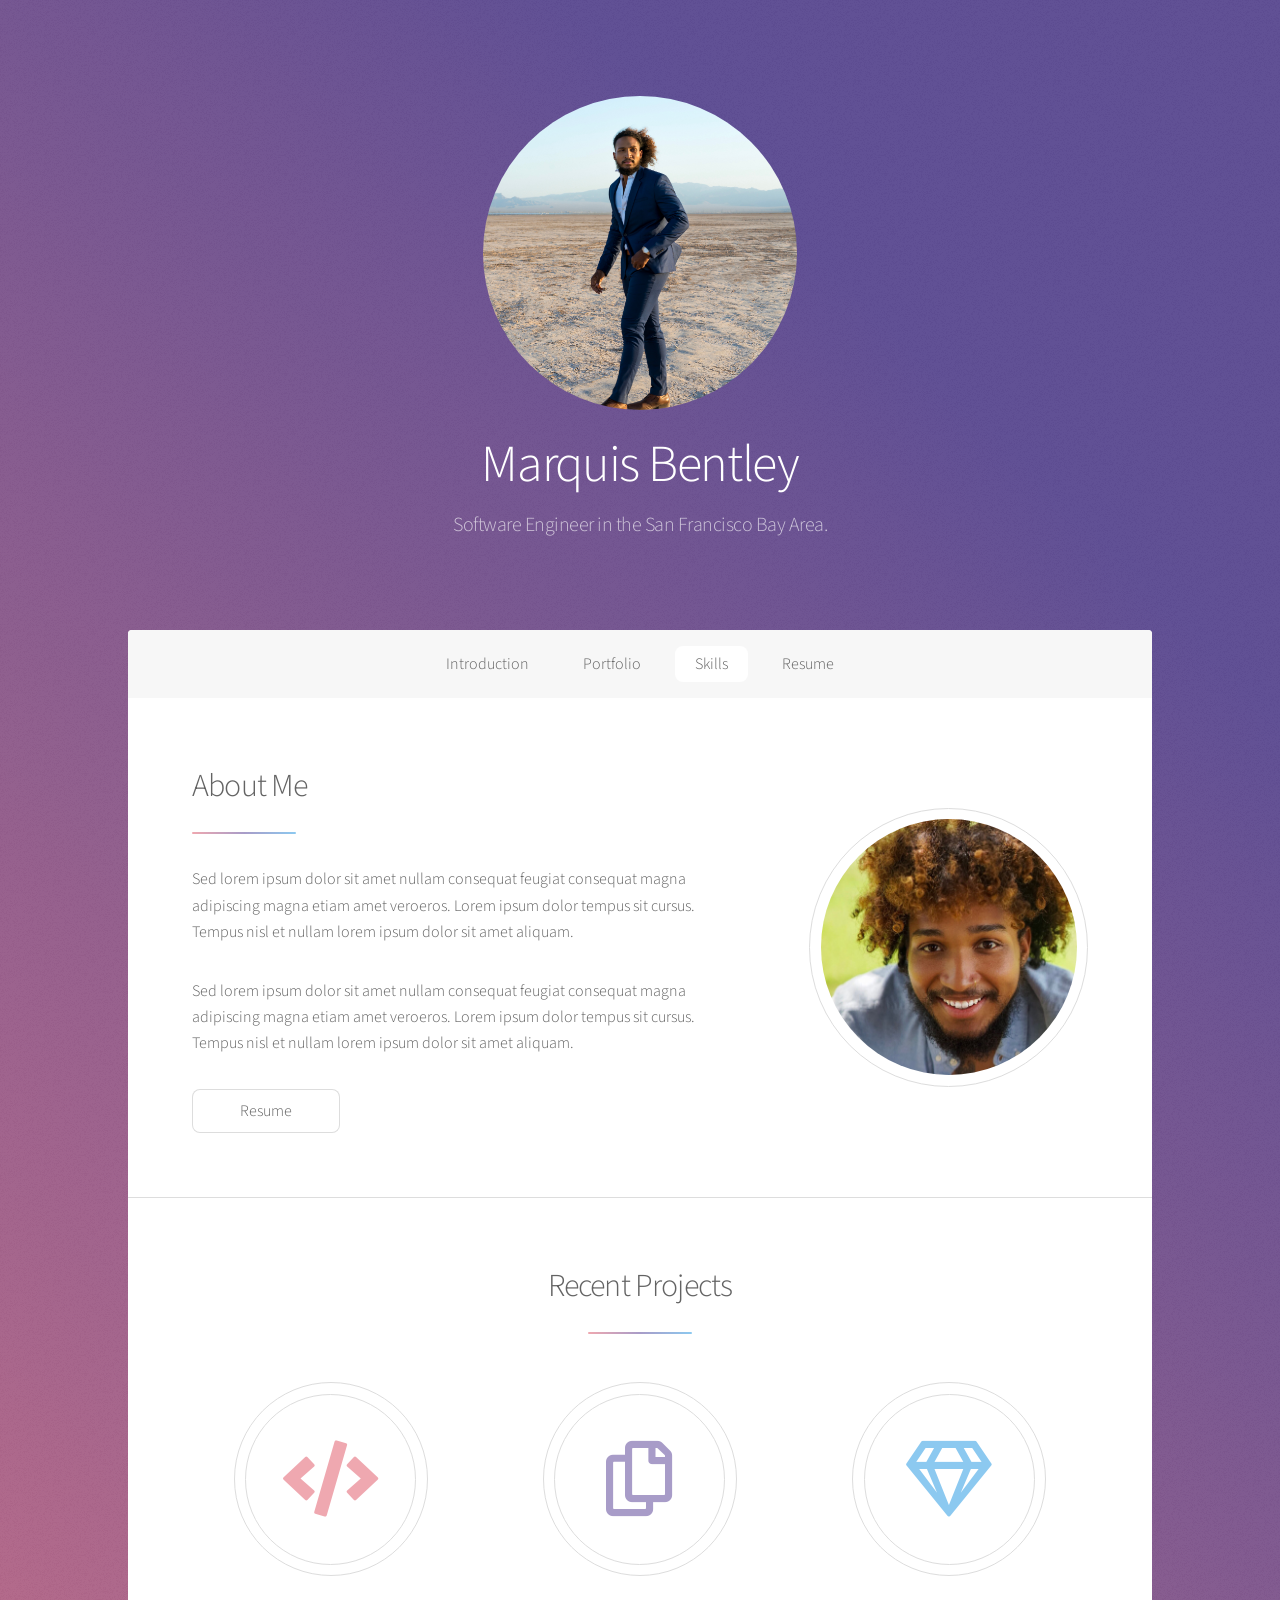
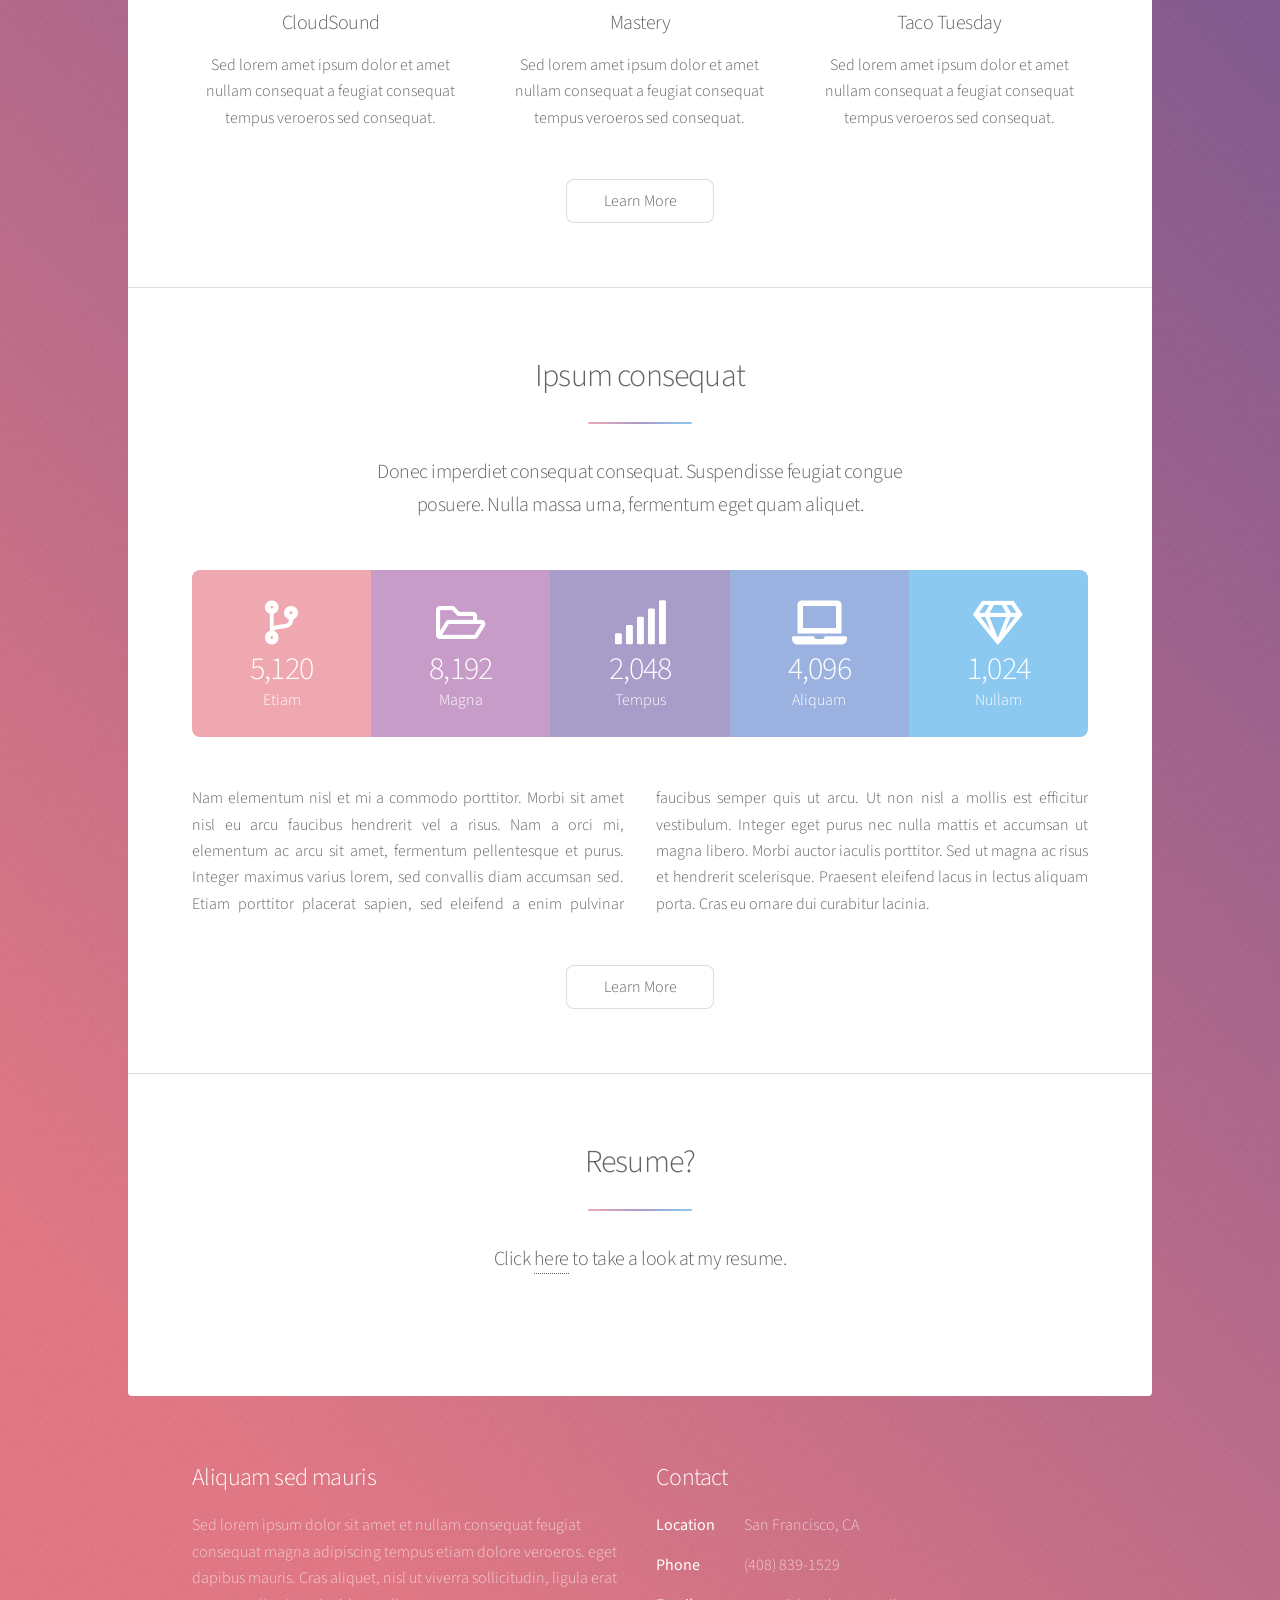
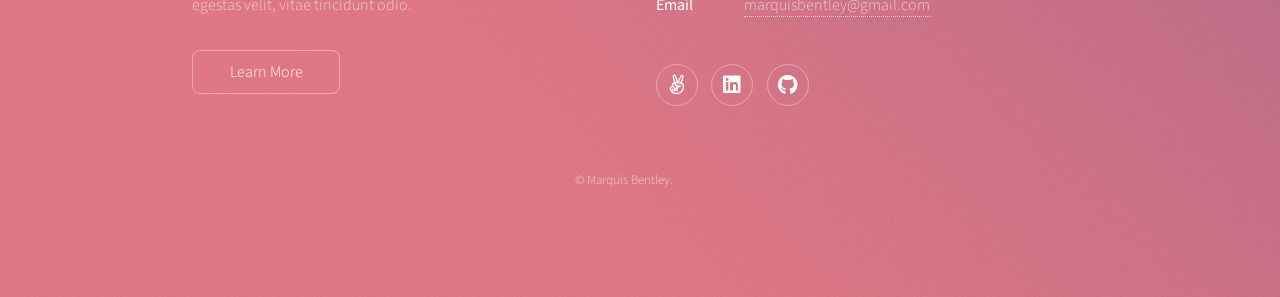
==== index.html @ c9a46462 "Add font awesome icon links to the footer" ====
<!DOCTYPE HTML>
<!--
	Stellar by Pixelarity
	pixelarity.com | hello@pixelarity.com
	License: pixelarity.com/license
-->
<html>
	<head>
		<title>Marquis Bentley</title>
		<meta charset="utf-8" />
		<meta name="viewport" content="width=device-width, initial-scale=1, user-scalable=no" />
		<link rel="stylesheet" href="assets/css/main.css" />
		<noscript><link rel="stylesheet" href="assets/css/noscript.css" /></noscript>
	</head>
	<body class="is-preload">

		<!-- Wrapper -->
			<div id="wrapper">

				<!-- Header -->
					<header id="header" class="alt">
						<span class="logo"><img src="images/suit.jpg" alt="" /></span>
						<h1>Marquis Bentley</h1>
						<p>Software Engineer in the San Francisco Bay Area.</p>
					</header>

				<!-- Nav -->
					<nav id="nav">
						<ul>
							<li><a href="#intro" class="active">Introduction</a></li>
							<li><a href="#first">Portfolio</a></li>
							<li><a href="#second">Skills</a></li>
							<li><a href="#cta">Resume</a></li>
						</ul>
					</nav>

				<!-- Main -->
					<div id="main">

						<!-- Introduction -->
							<section id="intro" class="main">
								<div class="spotlight">
									<div class="content">
										<header class="major">
											<h2>About Me</h2>
										</header>
										<p>Sed lorem ipsum dolor sit amet nullam consequat feugiat consequat magna
										adipiscing magna etiam amet veroeros. Lorem ipsum dolor tempus sit cursus.
										Tempus nisl et nullam lorem ipsum dolor sit amet aliquam.</p>
										<p>Sed lorem ipsum dolor sit amet nullam consequat feugiat consequat magna
										adipiscing magna etiam amet veroeros. Lorem ipsum dolor tempus sit cursus.
										Tempus nisl et nullam lorem ipsum dolor sit amet aliquam.</p>
										<ul class="actions">
											<li><a href="Marquis Bentley Resume.pdf" class="button">Resume</a></li>
										</ul>
									</div>
									<span class="image"><img src="images/headshot.jpg" alt="" /></span>
								</div>
							</section>

						<!-- First Section -->
							<section id="first" class="main special">
								<header class="major">
									<h2>Recent Projects</h2>
								</header>
								<ul class="features">
									<li>
										<span class="icon solid major style1 fa-code"></span>
										<h3>CloudSound</h3>
										<p>Sed lorem amet ipsum dolor et amet nullam consequat a feugiat consequat tempus veroeros sed consequat.</p>
									</li>
									<li>
										<span class="icon major style3 fa-copy"></span>
										<h3>Mastery</h3>
										<p>Sed lorem amet ipsum dolor et amet nullam consequat a feugiat consequat tempus veroeros sed consequat.</p>
									</li>
									<li>
										<span class="icon major style5 fa-gem"></span>
										<h3>Taco Tuesday</h3>
										<p>Sed lorem amet ipsum dolor et amet nullam consequat a feugiat consequat tempus veroeros sed consequat.</p>
									</li>
								</ul>
								<footer class="major">
									<ul class="actions special">
										<li><a href="generic.html" class="button">Learn More</a></li>
									</ul>
								</footer>
							</section>

						<!-- Second Section -->
							<section id="second" class="main special">
								<header class="major">
									<h2>Ipsum consequat</h2>
									<p>Donec imperdiet consequat consequat. Suspendisse feugiat congue<br />
									posuere. Nulla massa urna, fermentum eget quam aliquet.</p>
								</header>
								<ul class="statistics">
									<li class="style1">
										<span class="icon solid fa-code-branch"></span>
										<strong>5,120</strong> Etiam
									</li>
									<li class="style2">
										<span class="icon fa-folder-open"></span>
										<strong>8,192</strong> Magna
									</li>
									<li class="style3">
										<span class="icon solid fa-signal"></span>
										<strong>2,048</strong> Tempus
									</li>
									<li class="style4">
										<span class="icon solid fa-laptop"></span>
										<strong>4,096</strong> Aliquam
									</li>
									<li class="style5">
										<span class="icon fa-gem"></span>
										<strong>1,024</strong> Nullam
									</li>
								</ul>
								<p class="content">Nam elementum nisl et mi a commodo porttitor. Morbi sit amet nisl eu arcu faucibus hendrerit vel a risus. Nam a orci mi, elementum ac arcu sit amet, fermentum pellentesque et purus. Integer maximus varius lorem, sed convallis diam accumsan sed. Etiam porttitor placerat sapien, sed eleifend a enim pulvinar faucibus semper quis ut arcu. Ut non nisl a mollis est efficitur vestibulum. Integer eget purus nec nulla mattis et accumsan ut magna libero. Morbi auctor iaculis porttitor. Sed ut magna ac risus et hendrerit scelerisque. Praesent eleifend lacus in lectus aliquam porta. Cras eu ornare dui curabitur lacinia.</p>
								<footer class="major">
									<ul class="actions special">
										<li><a href="generic.html" class="button">Learn More</a></li>
									</ul>
								</footer>
							</section>

						<!-- Resume -->
							<section id="cta" class="main special">
								<header class="major">
									<h2>Resume?</h2>
									<p>Click <a href="Marquis Bentley Resume.pdf">here</a> to take a look at my resume.</p>
									<ul class="actions">
										<li></li>
									</ul>
								</header>
							</section>

					</div>

				<!-- Footer -->
					<footer id="footer">
						<section>
							<h2>Aliquam sed mauris</h2>
							<p>Sed lorem ipsum dolor sit amet et nullam consequat feugiat consequat magna adipiscing tempus etiam dolore veroeros. eget dapibus mauris. Cras aliquet, nisl ut viverra sollicitudin, ligula erat egestas velit, vitae tincidunt odio.</p>
							<ul class="actions">
								<li><a href="generic.html" class="button">Learn More</a></li>
							</ul>
						</section>
						<section>
							<h2>Contact</h2>
							<dl class="alt">
								<dt>Location</dt>
								<dd>San Francisco, CA</dd>
								<dt>Phone</dt>
								<dd>(408) 839-1529</dd>
								<dt>Email</dt>
								<dd><a href="mailto: marquisbentley@gmail.com">marquisbentley@gmail.com</a></dd>
							</dl>
							<ul class="icons">
								<li><a href="https://angel.co/u/marquisbentley" class="icon brands fa-angellist alt"><span class="label">Angel List</span></a></li>
								<li><a href="https://www.linkedin.com/in/marquisbentley/" class="icon brands fa-linkedin alt"><span class="label">LinkedIn</span></a></li>
								<li><a href="https://github.com/codedbyq" class="icon brands fa-github alt"><span class="label">GitHub</span></a></li>
							</ul>
						</section>
						<p class="copyright">&copy; Marquis Bentley.</p>
					</footer>

			</div>

		<!-- Scripts -->
			<script src="assets/js/jquery.min.js"></script>
			<script src="assets/js/jquery.scrollex.min.js"></script>
			<script src="assets/js/jquery.scrolly.min.js"></script>
			<script src="assets/js/browser.min.js"></script>
			<script src="assets/js/breakpoints.min.js"></script>
			<script src="assets/js/util.js"></script>
			<script src="assets/js/main.js"></script>

	</body>
</html>
---- assets/css/main.css ----
@import url(fontawesome-all.min.css);
@import 'https://fonts.googleapis.com/css?family=Source+Sans+Pro:300,400';

/*
	Stellar by Pixelarity
	pixelarity.com | hello@pixelarity.com
	License: pixelarity.com/license
*/

html, body, div, span, applet, object,
iframe, h1, h2, h3, h4, h5, h6, p, blockquote,
pre, a, abbr, acronym, address, big, cite,
code, del, dfn, em, img, ins, kbd, q, s, samp,
small, strike, strong, sub, sup, tt, var, b,
u, i, center, dl, dt, dd, ol, ul, li, fieldset,
form, label, legend, table, caption, tbody,
tfoot, thead, tr, th, td, article, aside,
canvas, details, embed, figure, figcaption,
footer, header, hgroup, menu, nav, output, ruby,
section, summary, time, mark, audio, video {
	margin: 0;
	padding: 0;
	border: 0;
	font-size: 100%;
	font: inherit;
	vertical-align: baseline;}

article, aside, details, figcaption, figure,
footer, header, hgroup, menu, nav, section {
	display: block;}

body {
	line-height: 1;
}

ol, ul {
	list-style: none;
}

blockquote, q {
	quotes: none;
}

	blockquote:before, blockquote:after, q:before, q:after {
		content: '';
		content: none;
	}

table {
	border-collapse: collapse;
	border-spacing: 0;
}

body {
	-webkit-text-size-adjust: none;
}

mark {
	background-color: transparent;
	color: inherit;
}

input::-moz-focus-inner {
	border: 0;
	padding: 0;
}

input, select, textarea {
	-moz-appearance: none;
	-webkit-appearance: none;
	-ms-appearance: none;
	appearance: none;
}

/* Basic */

	@-ms-viewport {
		width: device-width;
	}

	body {
		-ms-overflow-style: scrollbar;
	}

	@media screen and (max-width: 480px) {

		html, body {
			min-width: 320px;
		}

	}

	html {
		box-sizing: border-box;
	}

	*, *:before, *:after {
		box-sizing: inherit;
	}

	body {
		background-color: #935d8c;
		background-image: url("images/overlay.png"), -moz-linear-gradient(45deg, #e37682 15%, #5f4d93 85%);
		background-image: url("images/overlay.png"), -webkit-linear-gradient(45deg, #e37682 15%, #5f4d93 85%);
		background-image: url("images/overlay.png"), -ms-linear-gradient(45deg, #e37682 15%, #5f4d93 85%);
		background-image: url("images/overlay.png"), linear-gradient(45deg, #e37682 15%, #5f4d93 85%);
	}

		body.is-preload *, body.is-preload *:before, body.is-preload *:after {
			-moz-animation: none !important;
			-webkit-animation: none !important;
			-ms-animation: none !important;
			animation: none !important;
			-moz-transition: none !important;
			-webkit-transition: none !important;
			-ms-transition: none !important;
			transition: none !important;
		}

/* Type */

	body {
		background-color: #935d8c;
		color: rgba(255, 255, 255, 0.65);
	}

	body, input, select, textarea {
		font-family: "Source Sans Pro", Helvetica, sans-serif;
		font-size: 17pt;
		font-weight: 300;
		line-height: 1.65;
	}

		@media screen and (max-width: 1680px) {

			body, input, select, textarea {
				font-size: 14pt;
			}

		}

		@media screen and (max-width: 1280px) {

			body, input, select, textarea {
				font-size: 12pt;
			}

		}

		@media screen and (max-width: 360px) {

			body, input, select, textarea {
				font-size: 11pt;
			}

		}

	a {
		-moz-transition: color 0.2s ease, border-bottom 0.2s ease;
		-webkit-transition: color 0.2s ease, border-bottom 0.2s ease;
		-ms-transition: color 0.2s ease, border-bottom 0.2s ease;
		transition: color 0.2s ease, border-bottom 0.2s ease;
		text-decoration: none;
		border-bottom: dotted 1px;
		color: inherit;
	}

		a:hover {
			border-bottom-color: transparent;
		}

	strong, b {
		font-weight: 400;
	}

	em, i {
		font-style: italic;
	}

	p {
		margin: 0 0 2em 0;
	}

		p.content {
			-moz-columns: 20em 2;
			-webkit-columns: 20em 2;
			-ms-columns: 20em 2;
			columns: 20em 2;
			-moz-column-gap: 2em;
			-webkit-column-gap: 2em;
			-ms-column-gap: 2em;
			column-gap: 2em;
			text-align: justify;
		}

	h1, h2, h3, h4, h5, h6 {
		font-weight: 300;
		line-height: 1.5;
		margin: 0 0 0.7em 0;
		letter-spacing: -0.025em;
	}

		h1 a, h2 a, h3 a, h4 a, h5 a, h6 a {
			color: inherit;
			text-decoration: none;
		}

	h1 {
		font-size: 2.5em;
		line-height: 1.2;
	}

	h2 {
		font-size: 1.5em;
	}

	h3 {
		font-size: 1.25em;
	}

	h4 {
		font-size: 1.1em;
	}

	h5 {
		font-size: 0.9em;
	}

	h6 {
		font-size: 0.7em;
	}

	@media screen and (max-width: 736px) {

		h1 {
			font-size: 2em;
		}

	}

	sub {
		font-size: 0.8em;
		position: relative;
		top: 0.5em;
	}

	sup {
		font-size: 0.8em;
		position: relative;
		top: -0.5em;
	}

	blockquote {
		border-left: solid 4px;
		font-style: italic;
		margin: 0 0 2em 0;
		padding: 0.5em 0 0.5em 2em;
	}

	code {
		border-radius: 8px;
		border: solid 1px;
		font-family: "Courier New", monospace;
		font-size: 0.9em;
		margin: 0 0.25em;
		padding: 0.25em 0.65em;
	}

	pre {
		-webkit-overflow-scrolling: touch;
		font-family: "Courier New", monospace;
		font-size: 0.9em;
		margin: 0 0 2em 0;
	}

		pre code {
			display: block;
			line-height: 1.75;
			padding: 1em 1.5em;
			overflow-x: auto;
		}

	hr {
		border: 0;
		border-bottom: solid 1px;
		margin: 2em 0;
	}

		hr.major {
			margin: 3em 0;
		}

	.align-left {
		text-align: left;
	}

	.align-center {
		text-align: center;
	}

	.align-right {
		text-align: right;
	}

	input, select, textarea {
		color: #ffffff;
	}

	a:hover {
		color: #ffffff;
	}

	strong, b {
		color: #ffffff;
	}

	h1, h2, h3, h4, h5, h6 {
		color: #ffffff;
	}

	blockquote {
		border-left-color: rgba(255, 255, 255, 0.35);
	}

	code {
		background: rgba(255, 255, 255, 0.075);
		border-color: rgba(255, 255, 255, 0.35);
	}

	hr {
		border-bottom-color: rgba(255, 255, 255, 0.35);
	}

/* Row */

	.row {
		display: flex;
		flex-wrap: wrap;
		box-sizing: border-box;
		align-items: stretch;
	}

		.row > * {
			box-sizing: border-box;
		}

		.row.gtr-uniform > * > :last-child {
			margin-bottom: 0;
		}

		.row.aln-left {
			justify-content: flex-start;
		}

		.row.aln-center {
			justify-content: center;
		}

		.row.aln-right {
			justify-content: flex-end;
		}

		.row.aln-top {
			align-items: flex-start;
		}

		.row.aln-middle {
			align-items: center;
		}

		.row.aln-bottom {
			align-items: flex-end;
		}

		.row > .imp {
			order: -1;
		}

		.row > .col-1 {
			width: 8.33333%;
		}

		.row > .off-1 {
			margin-left: 8.33333%;
		}

		.row > .col-2 {
			width: 16.66667%;
		}

		.row > .off-2 {
			margin-left: 16.66667%;
		}

		.row > .col-3 {
			width: 25%;
		}

		.row > .off-3 {
			margin-left: 25%;
		}

		.row > .col-4 {
			width: 33.33333%;
		}

		.row > .off-4 {
			margin-left: 33.33333%;
		}

		.row > .col-5 {
			width: 41.66667%;
		}

		.row > .off-5 {
			margin-left: 41.66667%;
		}

		.row > .col-6 {
			width: 50%;
		}

		.row > .off-6 {
			margin-left: 50%;
		}

		.row > .col-7 {
			width: 58.33333%;
		}

		.row > .off-7 {
			margin-left: 58.33333%;
		}

		.row > .col-8 {
			width: 66.66667%;
		}

		.row > .off-8 {
			margin-left: 66.66667%;
		}

		.row > .col-9 {
			width: 75%;
		}

		.row > .off-9 {
			margin-left: 75%;
		}

		.row > .col-10 {
			width: 83.33333%;
		}

		.row > .off-10 {
			margin-left: 83.33333%;
		}

		.row > .col-11 {
			width: 91.66667%;
		}

		.row > .off-11 {
			margin-left: 91.66667%;
		}

		.row > .col-12 {
			width: 100%;
		}

		.row > .off-12 {
			margin-left: 100%;
		}

		.row.gtr-0 {
			margin-top: 0;
			margin-left: 0em;
		}

			.row.gtr-0 > * {
				padding: 0 0 0 0em;
			}

			.row.gtr-0.gtr-uniform {
				margin-top: 0em;
			}

				.row.gtr-0.gtr-uniform > * {
					padding-top: 0em;
				}

		.row.gtr-25 {
			margin-top: 0;
			margin-left: -0.375em;
		}

			.row.gtr-25 > * {
				padding: 0 0 0 0.375em;
			}

			.row.gtr-25.gtr-uniform {
				margin-top: -0.375em;
			}

				.row.gtr-25.gtr-uniform > * {
					padding-top: 0.375em;
				}

		.row.gtr-50 {
			margin-top: 0;
			margin-left: -0.75em;
		}

			.row.gtr-50 > * {
				padding: 0 0 0 0.75em;
			}

			.row.gtr-50.gtr-uniform {
				margin-top: -0.75em;
			}

				.row.gtr-50.gtr-uniform > * {
					padding-top: 0.75em;
				}

		.row {
			margin-top: 0;
			margin-left: -1.5em;
		}

			.row > * {
				padding: 0 0 0 1.5em;
			}

			.row.gtr-uniform {
				margin-top: -1.5em;
			}

				.row.gtr-uniform > * {
					padding-top: 1.5em;
				}

		.row.gtr-150 {
			margin-top: 0;
			margin-left: -2.25em;
		}

			.row.gtr-150 > * {
				padding: 0 0 0 2.25em;
			}

			.row.gtr-150.gtr-uniform {
				margin-top: -2.25em;
			}

				.row.gtr-150.gtr-uniform > * {
					padding-top: 2.25em;
				}

		.row.gtr-200 {
			margin-top: 0;
			margin-left: -3em;
		}

			.row.gtr-200 > * {
				padding: 0 0 0 3em;
			}

			.row.gtr-200.gtr-uniform {
				margin-top: -3em;
			}

				.row.gtr-200.gtr-uniform > * {
					padding-top: 3em;
				}

		@media screen and (max-width: 1680px) {

			.row {
				display: flex;
				flex-wrap: wrap;
				box-sizing: border-box;
				align-items: stretch;
			}

				.row > * {
					box-sizing: border-box;
				}

				.row.gtr-uniform > * > :last-child {
					margin-bottom: 0;
				}

				.row.aln-left {
					justify-content: flex-start;
				}

				.row.aln-center {
					justify-content: center;
				}

				.row.aln-right {
					justify-content: flex-end;
				}

				.row.aln-top {
					align-items: flex-start;
				}

				.row.aln-middle {
					align-items: center;
				}

				.row.aln-bottom {
					align-items: flex-end;
				}

				.row > .imp-xlarge {
					order: -1;
				}

				.row > .col-1-xlarge {
					width: 8.33333%;
				}

				.row > .off-1-xlarge {
					margin-left: 8.33333%;
				}

				.row > .col-2-xlarge {
					width: 16.66667%;
				}

				.row > .off-2-xlarge {
					margin-left: 16.66667%;
				}

				.row > .col-3-xlarge {
					width: 25%;
				}

				.row > .off-3-xlarge {
					margin-left: 25%;
				}

				.row > .col-4-xlarge {
					width: 33.33333%;
				}

				.row > .off-4-xlarge {
					margin-left: 33.33333%;
				}

				.row > .col-5-xlarge {
					width: 41.66667%;
				}

				.row > .off-5-xlarge {
					margin-left: 41.66667%;
				}

				.row > .col-6-xlarge {
					width: 50%;
				}

				.row > .off-6-xlarge {
					margin-left: 50%;
				}

				.row > .col-7-xlarge {
					width: 58.33333%;
				}

				.row > .off-7-xlarge {
					margin-left: 58.33333%;
				}

				.row > .col-8-xlarge {
					width: 66.66667%;
				}

				.row > .off-8-xlarge {
					margin-left: 66.66667%;
				}

				.row > .col-9-xlarge {
					width: 75%;
				}

				.row > .off-9-xlarge {
					margin-left: 75%;
				}

				.row > .col-10-xlarge {
					width: 83.33333%;
				}

				.row > .off-10-xlarge {
					margin-left: 83.33333%;
				}

				.row > .col-11-xlarge {
					width: 91.66667%;
				}

				.row > .off-11-xlarge {
					margin-left: 91.66667%;
				}

				.row > .col-12-xlarge {
					width: 100%;
				}

				.row > .off-12-xlarge {
					margin-left: 100%;
				}

				.row.gtr-0 {
					margin-top: 0;
					margin-left: 0em;
				}

					.row.gtr-0 > * {
						padding: 0 0 0 0em;
					}

					.row.gtr-0.gtr-uniform {
						margin-top: 0em;
					}

						.row.gtr-0.gtr-uniform > * {
							padding-top: 0em;
						}

				.row.gtr-25 {
					margin-top: 0;
					margin-left: -0.375em;
				}

					.row.gtr-25 > * {
						padding: 0 0 0 0.375em;
					}

					.row.gtr-25.gtr-uniform {
						margin-top: -0.375em;
					}

						.row.gtr-25.gtr-uniform > * {
							padding-top: 0.375em;
						}

				.row.gtr-50 {
					margin-top: 0;
					margin-left: -0.75em;
				}

					.row.gtr-50 > * {
						padding: 0 0 0 0.75em;
					}

					.row.gtr-50.gtr-uniform {
						margin-top: -0.75em;
					}

						.row.gtr-50.gtr-uniform > * {
							padding-top: 0.75em;
						}

				.row {
					margin-top: 0;
					margin-left: -1.5em;
				}

					.row > * {
						padding: 0 0 0 1.5em;
					}

					.row.gtr-uniform {
						margin-top: -1.5em;
					}

						.row.gtr-uniform > * {
							padding-top: 1.5em;
						}

				.row.gtr-150 {
					margin-top: 0;
					margin-left: -2.25em;
				}

					.row.gtr-150 > * {
						padding: 0 0 0 2.25em;
					}

					.row.gtr-150.gtr-uniform {
						margin-top: -2.25em;
					}

						.row.gtr-150.gtr-uniform > * {
							padding-top: 2.25em;
						}

				.row.gtr-200 {
					margin-top: 0;
					margin-left: -3em;
				}

					.row.gtr-200 > * {
						padding: 0 0 0 3em;
					}

					.row.gtr-200.gtr-uniform {
						margin-top: -3em;
					}

						.row.gtr-200.gtr-uniform > * {
							padding-top: 3em;
						}

		}

		@media screen and (max-width: 1280px) {

			.row {
				display: flex;
				flex-wrap: wrap;
				box-sizing: border-box;
				align-items: stretch;
			}

				.row > * {
					box-sizing: border-box;
				}

				.row.gtr-uniform > * > :last-child {
					margin-bottom: 0;
				}

				.row.aln-left {
					justify-content: flex-start;
				}

				.row.aln-center {
					justify-content: center;
				}

				.row.aln-right {
					justify-content: flex-end;
				}

				.row.aln-top {
					align-items: flex-start;
				}

				.row.aln-middle {
					align-items: center;
				}

				.row.aln-bottom {
					align-items: flex-end;
				}

				.row > .imp-large {
					order: -1;
				}

				.row > .col-1-large {
					width: 8.33333%;
				}

				.row > .off-1-large {
					margin-left: 8.33333%;
				}

				.row > .col-2-large {
					width: 16.66667%;
				}

				.row > .off-2-large {
					margin-left: 16.66667%;
				}

				.row > .col-3-large {
					width: 25%;
				}

				.row > .off-3-large {
					margin-left: 25%;
				}

				.row > .col-4-large {
					width: 33.33333%;
				}

				.row > .off-4-large {
					margin-left: 33.33333%;
				}

				.row > .col-5-large {
					width: 41.66667%;
				}

				.row > .off-5-large {
					margin-left: 41.66667%;
				}

				.row > .col-6-large {
					width: 50%;
				}

				.row > .off-6-large {
					margin-left: 50%;
				}

				.row > .col-7-large {
					width: 58.33333%;
				}

				.row > .off-7-large {
					margin-left: 58.33333%;
				}

				.row > .col-8-large {
					width: 66.66667%;
				}

				.row > .off-8-large {
					margin-left: 66.66667%;
				}

				.row > .col-9-large {
					width: 75%;
				}

				.row > .off-9-large {
					margin-left: 75%;
				}

				.row > .col-10-large {
					width: 83.33333%;
				}

				.row > .off-10-large {
					margin-left: 83.33333%;
				}

				.row > .col-11-large {
					width: 91.66667%;
				}

				.row > .off-11-large {
					margin-left: 91.66667%;
				}

				.row > .col-12-large {
					width: 100%;
				}

				.row > .off-12-large {
					margin-left: 100%;
				}

				.row.gtr-0 {
					margin-top: 0;
					margin-left: 0em;
				}

					.row.gtr-0 > * {
						padding: 0 0 0 0em;
					}

					.row.gtr-0.gtr-uniform {
						margin-top: 0em;
					}

						.row.gtr-0.gtr-uniform > * {
							padding-top: 0em;
						}

				.row.gtr-25 {
					margin-top: 0;
					margin-left: -0.375em;
				}

					.row.gtr-25 > * {
						padding: 0 0 0 0.375em;
					}

					.row.gtr-25.gtr-uniform {
						margin-top: -0.375em;
					}

						.row.gtr-25.gtr-uniform > * {
							padding-top: 0.375em;
						}

				.row.gtr-50 {
					margin-top: 0;
					margin-left: -0.75em;
				}

					.row.gtr-50 > * {
						padding: 0 0 0 0.75em;
					}

					.row.gtr-50.gtr-uniform {
						margin-top: -0.75em;
					}

						.row.gtr-50.gtr-uniform > * {
							padding-top: 0.75em;
						}

				.row {
					margin-top: 0;
					margin-left: -1.5em;
				}

					.row > * {
						padding: 0 0 0 1.5em;
					}

					.row.gtr-uniform {
						margin-top: -1.5em;
					}

						.row.gtr-uniform > * {
							padding-top: 1.5em;
						}

				.row.gtr-150 {
					margin-top: 0;
					margin-left: -2.25em;
				}

					.row.gtr-150 > * {
						padding: 0 0 0 2.25em;
					}

					.row.gtr-150.gtr-uniform {
						margin-top: -2.25em;
					}

						.row.gtr-150.gtr-uniform > * {
							padding-top: 2.25em;
						}

				.row.gtr-200 {
					margin-top: 0;
					margin-left: -3em;
				}

					.row.gtr-200 > * {
						padding: 0 0 0 3em;
					}

					.row.gtr-200.gtr-uniform {
						margin-top: -3em;
					}

						.row.gtr-200.gtr-uniform > * {
							padding-top: 3em;
						}

		}

		@media screen and (max-width: 980px) {

			.row {
				display: flex;
				flex-wrap: wrap;
				box-sizing: border-box;
				align-items: stretch;
			}

				.row > * {
					box-sizing: border-box;
				}

				.row.gtr-uniform > * > :last-child {
					margin-bottom: 0;
				}

				.row.aln-left {
					justify-content: flex-start;
				}

				.row.aln-center {
					justify-content: center;
				}

				.row.aln-right {
					justify-content: flex-end;
				}

				.row.aln-top {
					align-items: flex-start;
				}

				.row.aln-middle {
					align-items: center;
				}

				.row.aln-bottom {
					align-items: flex-end;
				}

				.row > .imp-medium {
					order: -1;
				}

				.row > .col-1-medium {
					width: 8.33333%;
				}

				.row > .off-1-medium {
					margin-left: 8.33333%;
				}

				.row > .col-2-medium {
					width: 16.66667%;
				}

				.row > .off-2-medium {
					margin-left: 16.66667%;
				}

				.row > .col-3-medium {
					width: 25%;
				}

				.row > .off-3-medium {
					margin-left: 25%;
				}

				.row > .col-4-medium {
					width: 33.33333%;
				}

				.row > .off-4-medium {
					margin-left: 33.33333%;
				}

				.row > .col-5-medium {
					width: 41.66667%;
				}

				.row > .off-5-medium {
					margin-left: 41.66667%;
				}

				.row > .col-6-medium {
					width: 50%;
				}

				.row > .off-6-medium {
					margin-left: 50%;
				}

				.row > .col-7-medium {
					width: 58.33333%;
				}

				.row > .off-7-medium {
					margin-left: 58.33333%;
				}

				.row > .col-8-medium {
					width: 66.66667%;
				}

				.row > .off-8-medium {
					margin-left: 66.66667%;
				}

				.row > .col-9-medium {
					width: 75%;
				}

				.row > .off-9-medium {
					margin-left: 75%;
				}

				.row > .col-10-medium {
					width: 83.33333%;
				}

				.row > .off-10-medium {
					margin-left: 83.33333%;
				}

				.row > .col-11-medium {
					width: 91.66667%;
				}

				.row > .off-11-medium {
					margin-left: 91.66667%;
				}

				.row > .col-12-medium {
					width: 100%;
				}

				.row > .off-12-medium {
					margin-left: 100%;
				}

				.row.gtr-0 {
					margin-top: 0;
					margin-left: 0em;
				}

					.row.gtr-0 > * {
						padding: 0 0 0 0em;
					}

					.row.gtr-0.gtr-uniform {
						margin-top: 0em;
					}

						.row.gtr-0.gtr-uniform > * {
							padding-top: 0em;
						}

				.row.gtr-25 {
					margin-top: 0;
					margin-left: -0.375em;
				}

					.row.gtr-25 > * {
						padding: 0 0 0 0.375em;
					}

					.row.gtr-25.gtr-uniform {
						margin-top: -0.375em;
					}

						.row.gtr-25.gtr-uniform > * {
							padding-top: 0.375em;
						}

				.row.gtr-50 {
					margin-top: 0;
					margin-left: -0.75em;
				}

					.row.gtr-50 > * {
						padding: 0 0 0 0.75em;
					}

					.row.gtr-50.gtr-uniform {
						margin-top: -0.75em;
					}

						.row.gtr-50.gtr-uniform > * {
							padding-top: 0.75em;
						}

				.row {
					margin-top: 0;
					margin-left: -1.5em;
				}

					.row > * {
						padding: 0 0 0 1.5em;
					}

					.row.gtr-uniform {
						margin-top: -1.5em;
					}

						.row.gtr-uniform > * {
							padding-top: 1.5em;
						}

				.row.gtr-150 {
					margin-top: 0;
					margin-left: -2.25em;
				}

					.row.gtr-150 > * {
						padding: 0 0 0 2.25em;
					}

					.row.gtr-150.gtr-uniform {
						margin-top: -2.25em;
					}

						.row.gtr-150.gtr-uniform > * {
							padding-top: 2.25em;
						}

				.row.gtr-200 {
					margin-top: 0;
					margin-left: -3em;
				}

					.row.gtr-200 > * {
						padding: 0 0 0 3em;
					}

					.row.gtr-200.gtr-uniform {
						margin-top: -3em;
					}

						.row.gtr-200.gtr-uniform > * {
							padding-top: 3em;
						}

		}

		@media screen and (max-width: 736px) {

			.row {
				display: flex;
				flex-wrap: wrap;
				box-sizing: border-box;
				align-items: stretch;
			}

				.row > * {
					box-sizing: border-box;
				}

				.row.gtr-uniform > * > :last-child {
					margin-bottom: 0;
				}

				.row.aln-left {
					justify-content: flex-start;
				}

				.row.aln-center {
					justify-content: center;
				}

				.row.aln-right {
					justify-content: flex-end;
				}

				.row.aln-top {
					align-items: flex-start;
				}

				.row.aln-middle {
					align-items: center;
				}

				.row.aln-bottom {
					align-items: flex-end;
				}

				.row > .imp-small {
					order: -1;
				}

				.row > .col-1-small {
					width: 8.33333%;
				}

				.row > .off-1-small {
					margin-left: 8.33333%;
				}

				.row > .col-2-small {
					width: 16.66667%;
				}

				.row > .off-2-small {
					margin-left: 16.66667%;
				}

				.row > .col-3-small {
					width: 25%;
				}

				.row > .off-3-small {
					margin-left: 25%;
				}

				.row > .col-4-small {
					width: 33.33333%;
				}

				.row > .off-4-small {
					margin-left: 33.33333%;
				}

				.row > .col-5-small {
					width: 41.66667%;
				}

				.row > .off-5-small {
					margin-left: 41.66667%;
				}

				.row > .col-6-small {
					width: 50%;
				}

				.row > .off-6-small {
					margin-left: 50%;
				}

				.row > .col-7-small {
					width: 58.33333%;
				}

				.row > .off-7-small {
					margin-left: 58.33333%;
				}

				.row > .col-8-small {
					width: 66.66667%;
				}

				.row > .off-8-small {
					margin-left: 66.66667%;
				}

				.row > .col-9-small {
					width: 75%;
				}

				.row > .off-9-small {
					margin-left: 75%;
				}

				.row > .col-10-small {
					width: 83.33333%;
				}

				.row > .off-10-small {
					margin-left: 83.33333%;
				}

				.row > .col-11-small {
					width: 91.66667%;
				}

				.row > .off-11-small {
					margin-left: 91.66667%;
				}

				.row > .col-12-small {
					width: 100%;
				}

				.row > .off-12-small {
					margin-left: 100%;
				}

				.row.gtr-0 {
					margin-top: 0;
					margin-left: 0em;
				}

					.row.gtr-0 > * {
						padding: 0 0 0 0em;
					}

					.row.gtr-0.gtr-uniform {
						margin-top: 0em;
					}

						.row.gtr-0.gtr-uniform > * {
							padding-top: 0em;
						}

				.row.gtr-25 {
					margin-top: 0;
					margin-left: -0.25em;
				}

					.row.gtr-25 > * {
						padding: 0 0 0 0.25em;
					}

					.row.gtr-25.gtr-uniform {
						margin-top: -0.25em;
					}

						.row.gtr-25.gtr-uniform > * {
							padding-top: 0.25em;
						}

				.row.gtr-50 {
					margin-top: 0;
					margin-left: -0.5em;
				}

					.row.gtr-50 > * {
						padding: 0 0 0 0.5em;
					}

					.row.gtr-50.gtr-uniform {
						margin-top: -0.5em;
					}

						.row.gtr-50.gtr-uniform > * {
							padding-top: 0.5em;
						}

				.row {
					margin-top: 0;
					margin-left: -1em;
				}

					.row > * {
						padding: 0 0 0 1em;
					}

					.row.gtr-uniform {
						margin-top: -1em;
					}

						.row.gtr-uniform > * {
							padding-top: 1em;
						}

				.row.gtr-150 {
					margin-top: 0;
					margin-left: -1.5em;
				}

					.row.gtr-150 > * {
						padding: 0 0 0 1.5em;
					}

					.row.gtr-150.gtr-uniform {
						margin-top: -1.5em;
					}

						.row.gtr-150.gtr-uniform > * {
							padding-top: 1.5em;
						}

				.row.gtr-200 {
					margin-top: 0;
					margin-left: -2em;
				}

					.row.gtr-200 > * {
						padding: 0 0 0 2em;
					}

					.row.gtr-200.gtr-uniform {
						margin-top: -2em;
					}

						.row.gtr-200.gtr-uniform > * {
							padding-top: 2em;
						}

		}

		@media screen and (max-width: 480px) {

			.row {
				display: flex;
				flex-wrap: wrap;
				box-sizing: border-box;
				align-items: stretch;
			}

				.row > * {
					box-sizing: border-box;
				}

				.row.gtr-uniform > * > :last-child {
					margin-bottom: 0;
				}

				.row.aln-left {
					justify-content: flex-start;
				}

				.row.aln-center {
					justify-content: center;
				}

				.row.aln-right {
					justify-content: flex-end;
				}

				.row.aln-top {
					align-items: flex-start;
				}

				.row.aln-middle {
					align-items: center;
				}

				.row.aln-bottom {
					align-items: flex-end;
				}

				.row > .imp-xsmall {
					order: -1;
				}

				.row > .col-1-xsmall {
					width: 8.33333%;
				}

				.row > .off-1-xsmall {
					margin-left: 8.33333%;
				}

				.row > .col-2-xsmall {
					width: 16.66667%;
				}

				.row > .off-2-xsmall {
					margin-left: 16.66667%;
				}

				.row > .col-3-xsmall {
					width: 25%;
				}

				.row > .off-3-xsmall {
					margin-left: 25%;
				}

				.row > .col-4-xsmall {
					width: 33.33333%;
				}

				.row > .off-4-xsmall {
					margin-left: 33.33333%;
				}

				.row > .col-5-xsmall {
					width: 41.66667%;
				}

				.row > .off-5-xsmall {
					margin-left: 41.66667%;
				}

				.row > .col-6-xsmall {
					width: 50%;
				}

				.row > .off-6-xsmall {
					margin-left: 50%;
				}

				.row > .col-7-xsmall {
					width: 58.33333%;
				}

				.row > .off-7-xsmall {
					margin-left: 58.33333%;
				}

				.row > .col-8-xsmall {
					width: 66.66667%;
				}

				.row > .off-8-xsmall {
					margin-left: 66.66667%;
				}

				.row > .col-9-xsmall {
					width: 75%;
				}

				.row > .off-9-xsmall {
					margin-left: 75%;
				}

				.row > .col-10-xsmall {
					width: 83.33333%;
				}

				.row > .off-10-xsmall {
					margin-left: 83.33333%;
				}

				.row > .col-11-xsmall {
					width: 91.66667%;
				}

				.row > .off-11-xsmall {
					margin-left: 91.66667%;
				}

				.row > .col-12-xsmall {
					width: 100%;
				}

				.row > .off-12-xsmall {
					margin-left: 100%;
				}

				.row.gtr-0 {
					margin-top: 0;
					margin-left: 0em;
				}

					.row.gtr-0 > * {
						padding: 0 0 0 0em;
					}

					.row.gtr-0.gtr-uniform {
						margin-top: 0em;
					}

						.row.gtr-0.gtr-uniform > * {
							padding-top: 0em;
						}

				.row.gtr-25 {
					margin-top: 0;
					margin-left: -0.3125em;
				}

					.row.gtr-25 > * {
						padding: 0 0 0 0.3125em;
					}

					.row.gtr-25.gtr-uniform {
						margin-top: -0.3125em;
					}

						.row.gtr-25.gtr-uniform > * {
							padding-top: 0.3125em;
						}

				.row.gtr-50 {
					margin-top: 0;
					margin-left: -0.625em;
				}

					.row.gtr-50 > * {
						padding: 0 0 0 0.625em;
					}

					.row.gtr-50.gtr-uniform {
						margin-top: -0.625em;
					}

						.row.gtr-50.gtr-uniform > * {
							padding-top: 0.625em;
						}

				.row {
					margin-top: 0;
					margin-left: -1.25em;
				}

					.row > * {
						padding: 0 0 0 1.25em;
					}

					.row.gtr-uniform {
						margin-top: -1.25em;
					}

						.row.gtr-uniform > * {
							padding-top: 1.25em;
						}

				.row.gtr-150 {
					margin-top: 0;
					margin-left: -1.875em;
				}

					.row.gtr-150 > * {
						padding: 0 0 0 1.875em;
					}

					.row.gtr-150.gtr-uniform {
						margin-top: -1.875em;
					}

						.row.gtr-150.gtr-uniform > * {
							padding-top: 1.875em;
						}

				.row.gtr-200 {
					margin-top: 0;
					margin-left: -2.5em;
				}

					.row.gtr-200 > * {
						padding: 0 0 0 2.5em;
					}

					.row.gtr-200.gtr-uniform {
						margin-top: -2.5em;
					}

						.row.gtr-200.gtr-uniform > * {
							padding-top: 2.5em;
						}

		}

/* Box */

	.box {
		border-radius: 8px;
		border: solid;
		margin-bottom: 2em;
		padding: 1.5em;
	}

		.box > :last-child,
		.box > :last-child > :last-child,
		.box > :last-child > :last-child > :last-child {
			margin-bottom: 0;
		}

		.box.alt {
			border: 0;
			border-radius: 0;
			padding: 0;
		}

	.box {
		border-color: rgba(255, 255, 255, 0.35);
	}

/* Button */

	input[type="submit"],
	input[type="reset"],
	input[type="button"],
	button,
	.button {
		-moz-appearance: none;
		-webkit-appearance: none;
		-ms-appearance: none;
		appearance: none;
		-moz-transition: background-color 0.2s ease-in-out, color 0.2s ease-in-out;
		-webkit-transition: background-color 0.2s ease-in-out, color 0.2s ease-in-out;
		-ms-transition: background-color 0.2s ease-in-out, color 0.2s ease-in-out;
		transition: background-color 0.2s ease-in-out, color 0.2s ease-in-out;
		border-radius: 8px;
		border: 0;
		cursor: pointer;
		display: inline-block;
		font-weight: 300;
		height: 2.75em;
		line-height: 2.75em;
		min-width: 9.25em;
		padding: 0 1.5em;
		text-align: center;
		text-decoration: none;
		white-space: nowrap;
	}

		input[type="submit"].icon,
		input[type="reset"].icon,
		input[type="button"].icon,
		button.icon,
		.button.icon {
			padding-left: 1.35em;
		}

			input[type="submit"].icon:before,
			input[type="reset"].icon:before,
			input[type="button"].icon:before,
			button.icon:before,
			.button.icon:before {
				margin-right: 0.5em;
			}

		input[type="submit"].fit,
		input[type="reset"].fit,
		input[type="button"].fit,
		button.fit,
		.button.fit {
			width: 100%;
		}

		input[type="submit"].small,
		input[type="reset"].small,
		input[type="button"].small,
		button.small,
		.button.small {
			font-size: 0.8em;
		}

		input[type="submit"].large,
		input[type="reset"].large,
		input[type="button"].large,
		button.large,
		.button.large {
			font-size: 1.35em;
		}

		input[type="submit"].disabled, input[type="submit"]:disabled,
		input[type="reset"].disabled,
		input[type="reset"]:disabled,
		input[type="button"].disabled,
		input[type="button"]:disabled,
		button.disabled,
		button:disabled,
		.button.disabled,
		.button:disabled {
			pointer-events: none;
			opacity: 0.25;
		}

		@media screen and (max-width: 736px) {

			input[type="submit"],
			input[type="reset"],
			input[type="button"],
			button,
			.button {
				min-width: 0;
			}

		}

	input[type="submit"],
	input[type="reset"],
	input[type="button"],
	button,
	.button {
		background-color: transparent;
		box-shadow: inset 0 0 0 1px rgba(255, 255, 255, 0.35);
		color: #ffffff !important;
	}

		input[type="submit"]:hover,
		input[type="reset"]:hover,
		input[type="button"]:hover,
		button:hover,
		.button:hover {
			background-color: rgba(255, 255, 255, 0.075);
		}

		input[type="submit"]:active,
		input[type="reset"]:active,
		input[type="button"]:active,
		button:active,
		.button:active {
			background-color: rgba(255, 255, 255, 0.2);
		}

		input[type="submit"].icon:before,
		input[type="reset"].icon:before,
		input[type="button"].icon:before,
		button.icon:before,
		.button.icon:before {
			color: rgba(255, 255, 255, 0.5);
		}

		input[type="submit"].primary,
		input[type="reset"].primary,
		input[type="button"].primary,
		button.primary,
		.button.primary {
			background-color: #8cc9f0;
			color: #ffffff !important;
			box-shadow: none;
		}

			input[type="submit"].primary:hover,
			input[type="reset"].primary:hover,
			input[type="button"].primary:hover,
			button.primary:hover,
			.button.primary:hover {
				background-color: #9acff2;
			}

			input[type="submit"].primary:active,
			input[type="reset"].primary:active,
			input[type="button"].primary:active,
			button.primary:active,
			.button.primary:active {
				background-color: #7ec3ee;
			}

			input[type="submit"].primary.icon:before,
			input[type="reset"].primary.icon:before,
			input[type="button"].primary.icon:before,
			button.primary.icon:before,
			.button.primary.icon:before {
				color: #ffffff !important;
			}

/* Form */

	form {
		margin: 0 0 2em 0;
	}

	label {
		display: block;
		font-size: 0.9em;
		font-weight: 400;
		margin: 0 0 1em 0;
	}

	input[type="text"],
	input[type="password"],
	input[type="email"],
	select,
	textarea {
		-moz-appearance: none;
		-webkit-appearance: none;
		-ms-appearance: none;
		appearance: none;
		border-radius: 8px;
		border: solid 1px;
		color: inherit;
		display: block;
		outline: 0;
		padding: 0 1em;
		text-decoration: none;
		width: 100%;
	}

		input[type="text"]:invalid,
		input[type="password"]:invalid,
		input[type="email"]:invalid,
		select:invalid,
		textarea:invalid {
			box-shadow: none;
		}

	select {
		background-size: 1.25rem;
		background-repeat: no-repeat;
		background-position: calc(100% - 1rem) center;
		height: 2.75em;
		padding-right: 2.75em;
		text-overflow: ellipsis;
	}

		select:focus::-ms-value {
			background-color: transparent;
		}

		select::-ms-expand {
			display: none;
		}

	input[type="text"],
	input[type="password"],
	input[type="email"],
	select {
		height: 2.75em;
	}

	textarea {
		padding: 0.75em 1em;
	}

	input[type="checkbox"],
	input[type="radio"] {
		-moz-appearance: none;
		-webkit-appearance: none;
		-ms-appearance: none;
		appearance: none;
		display: block;
		float: left;
		margin-right: -2em;
		opacity: 0;
		width: 1em;
		z-index: -1;
	}

		input[type="checkbox"] + label,
		input[type="radio"] + label {
			text-decoration: none;
			cursor: pointer;
			display: inline-block;
			font-size: 1em;
			font-weight: 300;
			padding-left: 2.4em;
			padding-right: 0.75em;
			position: relative;
		}

			input[type="checkbox"] + label:before,
			input[type="radio"] + label:before {
				-moz-osx-font-smoothing: grayscale;
				-webkit-font-smoothing: antialiased;
				display: inline-block;
				font-style: normal;
				font-variant: normal;
				text-rendering: auto;
				line-height: 1;
				text-transform: none !important;
				font-family: 'Font Awesome 5 Free';
				font-weight: 900;
			}

			input[type="checkbox"] + label:before,
			input[type="radio"] + label:before {
				border-radius: 8px;
				border: solid 1px;
				content: '';
				display: inline-block;
				font-size: 0.8em;
				height: 2.0625em;
				left: 0;
				line-height: 2.0625em;
				position: absolute;
				text-align: center;
				top: 0;
				width: 2.0625em;
			}

		input[type="checkbox"]:checked + label:before,
		input[type="radio"]:checked + label:before {
			content: '\f00c';
		}

	input[type="checkbox"] + label:before {
		border-radius: 8px;
	}

	input[type="radio"] + label:before {
		border-radius: 100%;
	}

	::-webkit-input-placeholder {
		opacity: 1.0;
	}

	:-moz-placeholder {
		opacity: 1.0;
	}

	::-moz-placeholder {
		opacity: 1.0;
	}

	:-ms-input-placeholder {
		opacity: 1.0;
	}

	label {
		color: #ffffff;
	}

	input[type="text"],
	input[type="password"],
	input[type="email"],
	select,
	textarea {
		background-color: rgba(255, 255, 255, 0.075);
		border-color: rgba(255, 255, 255, 0.35);
	}

		input[type="text"]:focus,
		input[type="password"]:focus,
		input[type="email"]:focus,
		select:focus,
		textarea:focus {
			border-color: #8cc9f0;
			box-shadow: 0 0 0 1px #8cc9f0;
		}

	select {
		background-image: url("data:image/svg+xml;charset=utf8,%3Csvg xmlns='http://www.w3.org/2000/svg' width='40' height='40' preserveAspectRatio='none' viewBox='0 0 40 40'%3E%3Cpath d='M9.4,12.3l10.4,10.4l10.4-10.4c0.2-0.2,0.5-0.4,0.9-0.4c0.3,0,0.6,0.1,0.9,0.4l3.3,3.3c0.2,0.2,0.4,0.5,0.4,0.9 c0,0.4-0.1,0.6-0.4,0.9L20.7,31.9c-0.2,0.2-0.5,0.4-0.9,0.4c-0.3,0-0.6-0.1-0.9-0.4L4.3,17.3c-0.2-0.2-0.4-0.5-0.4-0.9 c0-0.4,0.1-0.6,0.4-0.9l3.3-3.3c0.2-0.2,0.5-0.4,0.9-0.4S9.1,12.1,9.4,12.3z' fill='rgba(255, 255, 255, 0.35)' /%3E%3C/svg%3E");
	}

		select option {
			color: #ffffff;
			background: #935d8c;
		}

	input[type="checkbox"] + label,
	input[type="radio"] + label {
		color: rgba(255, 255, 255, 0.65);
	}

		input[type="checkbox"] + label:before,
		input[type="radio"] + label:before {
			background: rgba(255, 255, 255, 0.075);
			border-color: rgba(255, 255, 255, 0.35);
		}

	input[type="checkbox"]:checked + label:before,
	input[type="radio"]:checked + label:before {
		background-color: #ffffff;
		border-color: #ffffff;
		color: #935d8c;
	}

	input[type="checkbox"]:focus + label:before,
	input[type="radio"]:focus + label:before {
		border-color: #8cc9f0;
		box-shadow: 0 0 0 1px #8cc9f0;
	}

	::-webkit-input-placeholder {
		color: rgba(255, 255, 255, 0.5) !important;
	}

	:-moz-placeholder {
		color: rgba(255, 255, 255, 0.5) !important;
	}

	::-moz-placeholder {
		color: rgba(255, 255, 255, 0.5) !important;
	}

	:-ms-input-placeholder {
		color: rgba(255, 255, 255, 0.5) !important;
	}

	.formerize-placeholder {
		color: rgba(255, 255, 255, 0.5) !important;
	}

/* Icon */

	.icon {
		text-decoration: none;
		-moz-transition: background-color 0.2s ease-in-out, color 0.2s ease-in-out;
		-webkit-transition: background-color 0.2s ease-in-out, color 0.2s ease-in-out;
		-ms-transition: background-color 0.2s ease-in-out, color 0.2s ease-in-out;
		transition: background-color 0.2s ease-in-out, color 0.2s ease-in-out;
		border-bottom: none;
		position: relative;
	}

		.icon:before {
			-moz-osx-font-smoothing: grayscale;
			-webkit-font-smoothing: antialiased;
			display: inline-block;
			font-style: normal;
			font-variant: normal;
			text-rendering: auto;
			line-height: 1;
			text-transform: none !important;
			font-family: 'Font Awesome 5 Free';
			font-weight: 400;
		}

		.icon > .label {
			display: none;
		}

		.icon:before {
			line-height: solid;
		}

		.icon.solid:before {
			font-weight: 900;
		}

		.icon.brands:before {
			font-family: 'Font Awesome 5 Brands';
		}

		.icon.major {
			border: solid 1px;
			display: inline-block;
			border-radius: 100%;
			padding: 0.65em;
			margin: 0 0 2em 0;
			cursor: default;
		}

			.icon.major:before {
				display: inline-block;
				font-size: 6.25rem;
				width: 2.25em;
				height: 2.25em;
				line-height: 2.2em;
				border-radius: 100%;
				border: solid 1px;
				text-align: center;
			}

		.icon.alt {
			display: inline-block;
			border: solid 1px;
			border-radius: 100%;
		}

			.icon.alt:before {
				display: block;
				font-size: 1.25em;
				width: 2em;
				height: 2em;
				text-align: center;
				line-height: 2em;
			}

		.icon.style1 {
			color: #efa8b0;
		}

		.icon.style2 {
			color: #c79cc8;
		}

		.icon.style3 {
			color: #a89cc8;
		}

		.icon.style4 {
			color: #9bb2e1;
		}

		.icon.style5 {
			color: #8cc9f0;
		}

		@media screen and (max-width: 1680px) {

			.icon.major:before {
				font-size: 5.5rem;
			}

		}

		@media screen and (max-width: 1280px) {

			.icon.major:before {
				font-size: 4.75rem;
			}

		}

		@media screen and (max-width: 736px) {

			.icon.major {
				margin: 0 0 1.5em 0;
				padding: 0.35em;
			}

				.icon.major:before {
					font-size: 3.5rem;
				}

		}

	.icon.major {
		border-color: rgba(255, 255, 255, 0.35);
	}

		.icon.major:before {
			border-color: rgba(255, 255, 255, 0.35);
		}

	.icon.alt {
		border-color: rgba(255, 255, 255, 0.35);
		color: #ffffff;
	}

		.icon.alt:hover {
			background-color: rgba(255, 255, 255, 0.075);
		}

		.icon.alt:active {
			background-color: rgba(255, 255, 255, 0.2);
		}

/* Image */

	.image {
		border-radius: 8px;
		border: 0;
		display: inline-block;
		position: relative;
	}

		.image img {
			border-radius: 8px;
			display: block;
		}

		.image.left, .image.right {
			max-width: 40%;
		}

			.image.left img, .image.right img {
				width: 100%;
			}

		.image.left {
			float: left;
			margin: 0 1.5em 1em 0;
			top: 0.25em;
		}

		.image.right {
			float: right;
			margin: 0 0 1em 1.5em;
			top: 0.25em;
		}

		.image.fit {
			display: block;
			margin: 0 0 2em 0;
			width: 100%;
		}

			.image.fit img {
				width: 100%;
			}

		.image.main {
			display: block;
			margin: 0 0 3em 0;
			width: 100%;
		}

			.image.main img {
				width: 100%;
			}

/* List */

	ol {
		list-style: decimal;
		margin: 0 0 2em 0;
		padding-left: 1.25em;
	}

		ol li {
			padding-left: 0.25em;
		}

	ul {
		list-style: disc;
		margin: 0 0 2em 0;
		padding-left: 1em;
	}

		ul li {
			padding-left: 0.5em;
		}

		ul.alt {
			list-style: none;
			padding-left: 0;
		}

			ul.alt li {
				border-top: solid 1px;
				padding: 0.5em 0;
			}

				ul.alt li:first-child {
					border-top: 0;
					padding-top: 0;
				}

	dl {
		margin: 0 0 2em 0;
	}

		dl dt {
			display: block;
			font-weight: 400;
			margin: 0 0 1em 0;
		}

		dl dd {
			margin-left: 2em;
		}

		dl.alt dt {
			display: block;
			width: 3em;
			margin: 0;
			clear: left;
			float: left;
		}

		dl.alt dd {
			margin: 0 0 0.85em 5.5em;
		}

		dl.alt:after {
			content: '';
			display: block;
			clear: both;
		}

	ul.alt li {
		border-top-color: rgba(255, 255, 255, 0.35);
	}

	dl dt {
		color: #ffffff;
	}

/* Actions */

	ul.actions {
		display: -moz-flex;
		display: -webkit-flex;
		display: -ms-flex;
		display: flex;
		cursor: default;
		list-style: none;
		margin-left: -1em;
		padding-left: 0;
	}

		ul.actions li {
			padding: 0 0 0 1em;
			vertical-align: middle;
		}

		ul.actions.special {
			-moz-justify-content: center;
			-webkit-justify-content: center;
			-ms-justify-content: center;
			justify-content: center;
			width: 100%;
			margin-left: 0;
		}

			ul.actions.special li:first-child {
				padding-left: 0;
			}

		ul.actions.stacked {
			-moz-flex-direction: column;
			-webkit-flex-direction: column;
			-ms-flex-direction: column;
			flex-direction: column;
			margin-left: 0;
		}

			ul.actions.stacked li {
				padding: 1.3em 0 0 0;
			}

				ul.actions.stacked li:first-child {
					padding-top: 0;
				}

		ul.actions.fit {
			width: calc(100% + 1em);
		}

			ul.actions.fit li {
				-moz-flex-grow: 1;
				-webkit-flex-grow: 1;
				-ms-flex-grow: 1;
				flex-grow: 1;
				-moz-flex-shrink: 1;
				-webkit-flex-shrink: 1;
				-ms-flex-shrink: 1;
				flex-shrink: 1;
				width: 100%;
			}

				ul.actions.fit li > * {
					width: 100%;
				}

			ul.actions.fit.stacked {
				width: 100%;
			}

		@media screen and (max-width: 480px) {

			ul.actions:not(.fixed) {
				-moz-flex-direction: column;
				-webkit-flex-direction: column;
				-ms-flex-direction: column;
				flex-direction: column;
				margin-left: 0;
				width: 100% !important;
			}

				ul.actions:not(.fixed) li {
					-moz-flex-grow: 1;
					-webkit-flex-grow: 1;
					-ms-flex-grow: 1;
					flex-grow: 1;
					-moz-flex-shrink: 1;
					-webkit-flex-shrink: 1;
					-ms-flex-shrink: 1;
					flex-shrink: 1;
					padding: 1em 0 0 0;
					text-align: center;
					width: 100%;
				}

					ul.actions:not(.fixed) li > * {
						width: 100%;
					}

					ul.actions:not(.fixed) li:first-child {
						padding-top: 0;
					}

					ul.actions:not(.fixed) li input[type="submit"],
					ul.actions:not(.fixed) li input[type="reset"],
					ul.actions:not(.fixed) li input[type="button"],
					ul.actions:not(.fixed) li button,
					ul.actions:not(.fixed) li .button {
						width: 100%;
					}

						ul.actions:not(.fixed) li input[type="submit"].icon:before,
						ul.actions:not(.fixed) li input[type="reset"].icon:before,
						ul.actions:not(.fixed) li input[type="button"].icon:before,
						ul.actions:not(.fixed) li button.icon:before,
						ul.actions:not(.fixed) li .button.icon:before {
							margin-left: -0.5rem;
						}

		}

/* Icons */

	ul.icons {
		cursor: default;
		list-style: none;
		padding-left: 0;
	}

		ul.icons li {
			display: inline-block;
			padding: 0 0.65em 0 0;
		}

			ul.icons li:last-child {
				padding-right: 0 !important;
			}

/* Section/Article */

	section.special, article.special {
		text-align: center;
	}

	header.major {
		margin-bottom: 3em;
	}

		header.major h2 {
			font-size: 2em;
		}

			header.major h2:after {
				display: block;
				content: '';
				width: 3.25em;
				height: 2px;
				margin: 0.7em 0 1em 0;
				border-radius: 2px;
			}

				section.special header.major h2:after, article.special header.major h2:after {
					margin-left: auto;
					margin-right: auto;
				}

		header.major p {
			font-size: 1.25em;
			letter-spacing: -0.025em;
		}

		header.major.special {
			text-align: center;
		}

			header.major.special h2:after {
				margin-left: auto;
				margin-right: auto;
			}

	footer.major {
		margin-top: 3em;
	}

	@media screen and (max-width: 736px) {

		header.major {
			margin-bottom: 0;
		}

			header.major h2 {
				font-size: 1.5em;
			}

			header.major p {
				font-size: 1em;
				letter-spacing: 0;
			}

				header.major p br {
					display: none;
				}

		footer.major {
			margin-top: 0;
		}

	}

	header.major h2:after {
		background-color: rgba(255, 255, 255, 0.35);
	}

/* Table */

	.table-wrapper {
		-webkit-overflow-scrolling: touch;
		overflow-x: auto;
	}

	table {
		margin: 0 0 2em 0;
		width: 100%;
	}

		table tbody tr {
			border: solid 1px;
			border-left: 0;
			border-right: 0;
		}

		table td {
			padding: 0.75em 0.75em;
		}

		table th {
			font-size: 0.9em;
			font-weight: 400;
			padding: 0 0.75em 0.75em 0.75em;
			text-align: left;
		}

		table thead {
			border-bottom: solid 2px;
		}

		table tfoot {
			border-top: solid 2px;
		}

		table.alt {
			border-collapse: separate;
		}

			table.alt tbody tr td {
				border: solid 1px;
				border-left-width: 0;
				border-top-width: 0;
			}

				table.alt tbody tr td:first-child {
					border-left-width: 1px;
				}

			table.alt tbody tr:first-child td {
				border-top-width: 1px;
			}

			table.alt thead {
				border-bottom: 0;
			}

			table.alt tfoot {
				border-top: 0;
			}

	table tbody tr {
		border-color: rgba(255, 255, 255, 0.35);
	}

		table tbody tr:nth-child(2n + 1) {
			background-color: rgba(255, 255, 255, 0.075);
		}

	table th {
		color: #ffffff;
	}

	table thead {
		border-bottom-color: rgba(255, 255, 255, 0.35);
	}

	table tfoot {
		border-top-color: rgba(255, 255, 255, 0.35);
	}

	table.alt tbody tr td {
		border-color: rgba(255, 255, 255, 0.35);
	}

/* Features */

	.features {
		display: -moz-flex;
		display: -webkit-flex;
		display: -ms-flex;
		display: flex;
		-moz-flex-wrap: wrap;
		-webkit-flex-wrap: wrap;
		-ms-flex-wrap: wrap;
		flex-wrap: wrap;
		-moz-justify-content: center;
		-webkit-justify-content: center;
		-ms-justify-content: center;
		justify-content: center;
		width: calc(100% + 2em);
		margin: 0 0 3em -2em;
		padding: 0;
		list-style: none;
	}

		.features li {
			width: calc(33.33333% - 2em);
			margin-left: 2em;
			margin-top: 3em;
			padding: 0;
		}

			.features li:nth-child(1), .features li:nth-child(2), .features li:nth-child(3) {
				margin-top: 0;
			}

			.features li > :last-child {
				margin-bottom: 0;
			}

		@media screen and (max-width: 980px) {

			.features li {
				width: calc(50% - 2em);
			}

				.features li:nth-child(3) {
					margin-top: 3em;
				}

		}

		@media screen and (max-width: 736px) {

			.features {
				width: 100%;
				margin: 0 0 2em 0;
			}

				.features li {
					width: 100%;
					margin-left: 0;
					margin-top: 2em;
				}

					.features li:nth-child(2), .features li:nth-child(3) {
						margin-top: 2em;
					}

		}

/* Statistics */

	.statistics {
		display: -moz-flex;
		display: -webkit-flex;
		display: -ms-flex;
		display: flex;
		width: 100%;
		margin: 0 0 3em 0;
		padding: 0;
		list-style: none;
		cursor: default;
	}

		.statistics li {
			-moz-flex: 1;
			-webkit-flex: 1;
			-ms-flex: 1;
			flex: 1;
			padding: 1.5em;
			color: #ffffff;
			text-align: center;
		}

			.statistics li.style1 {
				background-color: #efa8b0;
			}

			.statistics li.style2 {
				background-color: #c79cc8;
			}

			.statistics li.style3 {
				background-color: #a89cc8;
			}

			.statistics li.style4 {
				background-color: #9bb2e1;
			}

			.statistics li.style5 {
				background-color: #8cc9f0;
			}

			.statistics li strong, .statistics li b {
				display: block;
				font-size: 2em;
				line-height: 1.1;
				color: inherit !important;
				font-weight: 300;
				letter-spacing: -0.025em;
			}

			.statistics li:first-child {
				border-top-left-radius: 8px;
				border-bottom-left-radius: 8px;
			}

			.statistics li:last-child {
				border-top-right-radius: 8px;
				border-bottom-right-radius: 8px;
			}

			.statistics li .icon {
				display: inline-block;
			}

				.statistics li .icon:before {
					font-size: 2.75rem;
					line-height: 1.3;
				}

		@media screen and (max-width: 980px) {

			.statistics li strong, .statistics li b {
				font-size: 1.5em;
			}

		}

		@media screen and (max-width: 736px) {

			.statistics {
				display: block;
				width: 20em;
				max-width: 100%;
				margin: 0 auto 2em auto;
			}

				.statistics li:first-child {
					border-bottom-left-radius: 0;
					border-top-right-radius: 8px;
				}

				.statistics li:last-child {
					border-top-right-radius: 0;
					border-bottom-left-radius: 8px;
				}

				.statistics li .icon:before {
					font-size: 3.75rem;
				}

				.statistics li strong, .statistics li b {
					font-size: 2.5em;
				}

		}

/* Spotlight */

	.spotlight {
		display: -moz-flex;
		display: -webkit-flex;
		display: -ms-flex;
		display: flex;
		-moz-align-items: center;
		-webkit-align-items: center;
		-ms-align-items: center;
		align-items: center;
		margin: 0 0 2em 0;
	}

		.spotlight .content {
			-moz-flex: 1;
			-webkit-flex: 1;
			-ms-flex: 1;
			flex: 1;
		}

			.spotlight .content > :last-child {
				margin-bottom: 0;
			}

			.spotlight .content header.major {
				margin: 0 0 2em 0;
			}

		.spotlight .image {
			display: inline-block;
			margin-left: 4em;
			padding: 0.65em;
			border-radius: 100%;
			border: solid 1px;
		}

			.spotlight .image img {
				display: block;
				border-radius: 100%;
				width: 16em;
			}

		@media screen and (max-width: 980px) {

			.spotlight {
				-moz-flex-direction: column-reverse;
				-webkit-flex-direction: column-reverse;
				-ms-flex-direction: column-reverse;
				flex-direction: column-reverse;
				text-align: center;
			}

				.spotlight .content {
					-moz-flex: 0 1 auto;
					-webkit-flex: 0 1 auto;
					-ms-flex: 0 1 auto;
					flex: 0 1 auto;
					width: 100%;
				}

					.spotlight .content header.major h2:after {
						margin-left: auto;
						margin-right: auto;
					}

					.spotlight .content .actions {
						-moz-justify-content: center;
						-webkit-justify-content: center;
						-ms-justify-content: center;
						justify-content: center;
						width: calc(100% + 1em);
					}

				.spotlight .image {
					-moz-flex: 0 1 auto;
					-webkit-flex: 0 1 auto;
					-ms-flex: 0 1 auto;
					flex: 0 1 auto;
					margin-left: 0;
					margin-bottom: 2em;
				}

		}

		@media screen and (max-width: 736px) {

			.spotlight .image {
				padding: 0.35em;
			}

				.spotlight .image img {
					width: 12em;
				}

		}

	.spotlight .image {
		border-color: rgba(255, 255, 255, 0.35);
	}

/* Header */

	#header {
		padding: 5em 5em 1em 5em ;
		text-align: center;
	}

		#header h1 {
			margin: 0 0 0.25em 0;
		}

		#header p {
			font-size: 1.25em;
			letter-spacing: -0.025em;
		}

		#header.alt {
			padding: 7em 5em 4em 5em ;
		}

			#header.alt h1 {
				font-size: 3.25em;
			}

			#header.alt > * {
				-moz-transition: opacity 3s ease;
				-webkit-transition: opacity 3s ease;
				-ms-transition: opacity 3s ease;
				transition: opacity 3s ease;
				-moz-transition-delay: 0.5s;
				-webkit-transition-delay: 0.5s;
				-ms-transition-delay: 0.5s;
				transition-delay: 0.5s;
				opacity: 1;
			}

			#header.alt .logo {
				-moz-transition: opacity 1.25s ease, -moz-transform 0.5s ease;
				-webkit-transition: opacity 1.25s ease, -webkit-transform 0.5s ease;
				-ms-transition: opacity 1.25s ease, -ms-transform 0.5s ease;
				transition: opacity 1.25s ease, transform 0.5s ease;
				-moz-transition-delay: 0s;
				-webkit-transition-delay: 0s;
				-ms-transition-delay: 0s;
				transition-delay: 0s;
				display: block;
				margin: 0 0 1.5em 0;
			}

				#header.alt .logo img {
					display: block;
					margin: 0 auto;
					max-width: 35%;
					border-radius: 1000px;
				}

		@media screen and (max-width: 1280px) {

			#header {
				padding: 4em 4em 0.1em 4em ;
			}

				#header.alt {
					padding: 6em 4em 3em 4em ;
				}

		}

		@media screen and (max-width: 980px) {

			#header {
				padding: 4em 3em 0.1em 3em ;
			}

				#header.alt {
					padding: 5em 3em 2em 3em ;
				}

		}

		@media screen and (max-width: 736px) {

			#header {
				padding: 3em 2em 0.1em 2em ;
			}

				#header p {
					font-size: 1em;
					letter-spacing: 0;
				}

					#header p br {
						display: none;
					}

				#header.alt {
					padding: 4em 2em 1em 2em ;
				}

					#header.alt h1 {
						font-size: 2.5em;
					}

		}

		@media screen and (max-width: 480px) {

			#header {
				padding: 3em 1.5em 0.1em 1.5em ;
			}

				#header.alt {
					padding: 4em 1.5em 1em 1.5em ;
				}

		}

		@media screen and (max-width: 360px) {

			#header {
				padding: 2.5em 1em 0.1em 1em ;
			}

				#header.alt {
					padding: 3.5em 1em 0.5em 1em ;
				}

		}

		body.is-preload #header.alt > * {
			opacity: 0;
		}

		body.is-preload #header.alt .logo {
			-moz-transform: scale(0.8) rotate(-30deg);
			-webkit-transform: scale(0.8) rotate(-30deg);
			-ms-transform: scale(0.8) rotate(-30deg);
			transform: scale(0.8) rotate(-30deg);
		}

/* Nav */

	#nav {
		-moz-transition: background-color 0.2s ease, border-top-left-radius 0.2s ease, border-top-right-radius 0.2s ease, padding 0.2s ease;
		-webkit-transition: background-color 0.2s ease, border-top-left-radius 0.2s ease, border-top-right-radius 0.2s ease, padding 0.2s ease;
		-ms-transition: background-color 0.2s ease, border-top-left-radius 0.2s ease, border-top-right-radius 0.2s ease, padding 0.2s ease;
		transition: background-color 0.2s ease, border-top-left-radius 0.2s ease, border-top-right-radius 0.2s ease, padding 0.2s ease;
		background-color: #ffffff;
		color: #636363;
		position: absolute;
		width: 64em;
		max-width: calc(100% - 4em);
		padding: 1em;
		background-color: #f7f7f7;
		border-top-left-radius: 0.25em;
		border-top-right-radius: 0.25em;
		cursor: default;
		text-align: center;
	}

		#nav input, #nav select, #nav textarea {
			color: #636363;
		}

		#nav a:hover {
			color: #636363;
		}

		#nav strong, #nav b {
			color: #636363;
		}

		#nav h1, #nav h2, #nav h3, #nav h4, #nav h5, #nav h6 {
			color: #636363;
		}

		#nav blockquote {
			border-left-color: #dddddd;
		}

		#nav code {
			background: rgba(222, 222, 222, 0.25);
			border-color: #dddddd;
		}

		#nav hr {
			border-bottom-color: #dddddd;
		}

		#nav + #main {
			padding-top: 4.25em;
		}

		#nav ul {
			margin: 0;
			padding: 0;
			list-style: none;
		}

			#nav ul li {
				-moz-transition: margin 0.2s ease;
				-webkit-transition: margin 0.2s ease;
				-ms-transition: margin 0.2s ease;
				transition: margin 0.2s ease;
				display: inline-block;
				margin: 0 0.35em;
				padding: 0;
				vertical-align: middle;
			}

				#nav ul li a {
					-moz-transition: font-size 0.2s ease;
					-webkit-transition: font-size 0.2s ease;
					-ms-transition: font-size 0.2s ease;
					transition: font-size 0.2s ease;
					display: inline-block;
					height: 2.25em;
					line-height: 2.25em;
					padding: 0 1.25em;
					border: 0;
					border-radius: 8px;
					box-shadow: inset 0 0 0 1px transparent;
				}

					#nav ul li a:hover {
						background-color: rgba(222, 222, 222, 0.25);
					}

					#nav ul li a.active {
						background-color: #ffffff;
						box-shadow: none;
					}

		#nav.alt {
			position: fixed;
			top: 0;
			padding: 0.5em 1em;
			background-color: rgba(247, 247, 247, 0.95);
			border-top-left-radius: 0;
			border-top-right-radius: 0;
			z-index: 10000;
		}

			#nav.alt ul li {
				margin: 0 0.175em;
			}

				#nav.alt ul li a {
					font-size: 0.9em;
				}

		@media screen and (max-width: 736px) {

			#nav {
				display: none;
			}

				#nav + #main {
					padding-top: 0;
				}

		}

/* Main */

	#main {
		background-color: #ffffff;
		color: #636363;
		border-radius: 0.25em;
	}

		#main input, #main select, #main textarea {
			color: #636363;
		}

		#main a:hover {
			color: #636363;
		}

		#main strong, #main b {
			color: #636363;
		}

		#main h1, #main h2, #main h3, #main h4, #main h5, #main h6 {
			color: #636363;
		}

		#main blockquote {
			border-left-color: #dddddd;
		}

		#main code {
			background: rgba(222, 222, 222, 0.25);
			border-color: #dddddd;
		}

		#main hr {
			border-bottom-color: #dddddd;
		}

		#main .box {
			border-color: #dddddd;
		}

		#main input[type="submit"],
		#main input[type="reset"],
		#main input[type="button"],
		#main button,
		#main .button {
			background-color: transparent;
			box-shadow: inset 0 0 0 1px #dddddd;
			color: #636363 !important;
		}

			#main input[type="submit"]:hover,
			#main input[type="reset"]:hover,
			#main input[type="button"]:hover,
			#main button:hover,
			#main .button:hover {
				background-color: rgba(222, 222, 222, 0.25);
			}

			#main input[type="submit"]:active,
			#main input[type="reset"]:active,
			#main input[type="button"]:active,
			#main button:active,
			#main .button:active {
				background-color: rgba(222, 222, 222, 0.5);
			}

			#main input[type="submit"].icon:before,
			#main input[type="reset"].icon:before,
			#main input[type="button"].icon:before,
			#main button.icon:before,
			#main .button.icon:before {
				color: rgba(99, 99, 99, 0.25);
			}

			#main input[type="submit"].primary,
			#main input[type="reset"].primary,
			#main input[type="button"].primary,
			#main button.primary,
			#main .button.primary {
				background-color: #8cc9f0;
				color: #ffffff !important;
				box-shadow: none;
			}

				#main input[type="submit"].primary:hover,
				#main input[type="reset"].primary:hover,
				#main input[type="button"].primary:hover,
				#main button.primary:hover,
				#main .button.primary:hover {
					background-color: #9acff2;
				}

				#main input[type="submit"].primary:active,
				#main input[type="reset"].primary:active,
				#main input[type="button"].primary:active,
				#main button.primary:active,
				#main .button.primary:active {
					background-color: #7ec3ee;
				}

				#main input[type="submit"].primary.icon:before,
				#main input[type="reset"].primary.icon:before,
				#main input[type="button"].primary.icon:before,
				#main button.primary.icon:before,
				#main .button.primary.icon:before {
					color: #ffffff !important;
				}

		#main label {
			color: #636363;
		}

		#main input[type="text"],
		#main input[type="password"],
		#main input[type="email"],
		#main select,
		#main textarea {
			background-color: rgba(222, 222, 222, 0.25);
			border-color: #dddddd;
		}

			#main input[type="text"]:focus,
			#main input[type="password"]:focus,
			#main input[type="email"]:focus,
			#main select:focus,
			#main textarea:focus {
				border-color: #8cc9f0;
				box-shadow: 0 0 0 1px #8cc9f0;
			}

		#main select {
			background-image: url("data:image/svg+xml;charset=utf8,%3Csvg xmlns='http://www.w3.org/2000/svg' width='40' height='40' preserveAspectRatio='none' viewBox='0 0 40 40'%3E%3Cpath d='M9.4,12.3l10.4,10.4l10.4-10.4c0.2-0.2,0.5-0.4,0.9-0.4c0.3,0,0.6,0.1,0.9,0.4l3.3,3.3c0.2,0.2,0.4,0.5,0.4,0.9 c0,0.4-0.1,0.6-0.4,0.9L20.7,31.9c-0.2,0.2-0.5,0.4-0.9,0.4c-0.3,0-0.6-0.1-0.9-0.4L4.3,17.3c-0.2-0.2-0.4-0.5-0.4-0.9 c0-0.4,0.1-0.6,0.4-0.9l3.3-3.3c0.2-0.2,0.5-0.4,0.9-0.4S9.1,12.1,9.4,12.3z' fill='%23dddddd' /%3E%3C/svg%3E");
		}

			#main select option {
				color: #636363;
				background: #ffffff;
			}

		#main input[type="checkbox"] + label,
		#main input[type="radio"] + label {
			color: #636363;
		}

			#main input[type="checkbox"] + label:before,
			#main input[type="radio"] + label:before {
				background: rgba(222, 222, 222, 0.25);
				border-color: #dddddd;
			}

		#main input[type="checkbox"]:checked + label:before,
		#main input[type="radio"]:checked + label:before {
			background-color: #636363;
			border-color: #636363;
			color: #ffffff;
		}

		#main input[type="checkbox"]:focus + label:before,
		#main input[type="radio"]:focus + label:before {
			border-color: #8cc9f0;
			box-shadow: 0 0 0 1px #8cc9f0;
		}

		#main ::-webkit-input-placeholder {
			color: rgba(99, 99, 99, 0.25) !important;
		}

		#main :-moz-placeholder {
			color: rgba(99, 99, 99, 0.25) !important;
		}

		#main ::-moz-placeholder {
			color: rgba(99, 99, 99, 0.25) !important;
		}

		#main :-ms-input-placeholder {
			color: rgba(99, 99, 99, 0.25) !important;
		}

		#main .formerize-placeholder {
			color: rgba(99, 99, 99, 0.25) !important;
		}

		#main .icon.major {
			border-color: #dddddd;
		}

			#main .icon.major:before {
				border-color: #dddddd;
			}

		#main .icon.alt {
			border-color: #dddddd;
			color: #636363;
		}

			#main .icon.alt:hover {
				background-color: rgba(222, 222, 222, 0.25);
			}

			#main .icon.alt:active {
				background-color: rgba(222, 222, 222, 0.5);
			}

		#main ul.alt li {
			border-top-color: #dddddd;
		}

		#main dl dt {
			color: #636363;
		}

		#main header.major h2:after {
			background-color: #dddddd;
			background-image: -moz-linear-gradient(90deg, #efa8b0, #a89cc8, #8cc9f0);
			background-image: -webkit-linear-gradient(90deg, #efa8b0, #a89cc8, #8cc9f0);
			background-image: -ms-linear-gradient(90deg, #efa8b0, #a89cc8, #8cc9f0);
			background-image: linear-gradient(90deg, #efa8b0, #a89cc8, #8cc9f0);
		}

		#main table tbody tr {
			border-color: #dddddd;
		}

			#main table tbody tr:nth-child(2n + 1) {
				background-color: rgba(222, 222, 222, 0.25);
			}

		#main table th {
			color: #636363;
		}

		#main table thead {
			border-bottom-color: #dddddd;
		}

		#main table tfoot {
			border-top-color: #dddddd;
		}

		#main table.alt tbody tr td {
			border-color: #dddddd;
		}

		#main .spotlight .image {
			border-color: #dddddd;
		}

		#main > .main {
			padding: 5em 5em 3em 5em ;
			border-top: solid 1px #dddddd;
		}

			#main > .main:first-child {
				border-top: 0;
			}

			#main > .main > .image.main:first-child {
				margin: -5em 0 5em -5em;
				width: calc(100% + 10em);
				border-top-right-radius: 0.25em;
				border-top-left-radius: 0.25em;
				border-bottom-right-radius: 0;
				border-bottom-left-radius: 0;
			}

				#main > .main > .image.main:first-child img {
					border-top-right-radius: 0.25em;
					border-top-left-radius: 0.25em;
					border-bottom-right-radius: 0;
					border-bottom-left-radius: 0;
				}

		@media screen and (max-width: 1280px) {

			#main > .main {
				padding: 4em 4em 2em 4em ;
			}

				#main > .main > .image.main:first-child {
					margin: -4em 0 4em -4em;
					width: calc(100% + 8em);
				}

		}

		@media screen and (max-width: 980px) {

			#main > .main {
				padding: 4em 3em 2em 3em ;
			}

				#main > .main > .image.main:first-child {
					margin: -4em 0 4em -3em;
					width: calc(100% + 6em);
				}

		}

		@media screen and (max-width: 736px) {

			#main > .main {
				padding: 3em 2em 1em 2em ;
			}

				#main > .main > .image.main:first-child {
					margin: -3em 0 2em -2em;
					width: calc(100% + 4em);
				}

		}

		@media screen and (max-width: 480px) {

			#main > .main {
				padding: 3em 1.5em 1em 1.5em ;
			}

				#main > .main > .image.main:first-child {
					margin: -3em 0 1.5em -1.5em;
					width: calc(100% + 3em);
				}

		}

		@media screen and (max-width: 360px) {

			#main {
				border-radius: 0;
			}

				#main > .main {
					padding: 2.5em 1em 0.5em 1em ;
				}

					#main > .main > .image.main:first-child {
						margin: -2.5em 0 1.5em -1em;
						width: calc(100% + 2em);
						border-radius: 0;
					}

						#main > .main > .image.main:first-child img {
							border-radius: 0;
						}

		}

/* Footer */

	#footer {
		display: -moz-flex;
		display: -webkit-flex;
		display: -ms-flex;
		display: flex;
		-moz-flex-wrap: wrap;
		-webkit-flex-wrap: wrap;
		-ms-flex-wrap: wrap;
		flex-wrap: wrap;
		padding: 5em 5em 3em 5em ;
		width: calc(100% + 2em);
		margin: 0 0 3em -2em;
	}

		#footer > * {
			width: calc(50% - 2em);
			margin-left: 2em;
		}

		#footer .copyright {
			width: 100%;
			margin: 2.5em 0 2em 0;
			font-size: 0.8em;
			text-align: center;
		}

		@media screen and (max-width: 1280px) {

			#footer {
				padding: 4em 4em 2em 4em ;
			}

		}

		@media screen and (max-width: 980px) {

			#footer {
				padding: 4em 3em 2em 3em ;
				display: block;
				margin: 0 0 3em 0;
				width: 100%;
			}

				#footer > * {
					width: 100%;
					margin-left: 0;
					margin-bottom: 3em;
				}

				#footer .copyright {
					text-align: left;
				}

		}

		@media screen and (max-width: 736px) {

			#footer {
				padding: 3em 2em 1em 2em ;
			}

		}

		@media screen and (max-width: 480px) {

			#footer {
				padding: 3em 1.5em 1em 1.5em ;
			}

		}

		@media screen and (max-width: 480px) {

			#footer {
				padding: 2.5em 1em 0.5em 1em ;
			}

		}

/* Wrapper */

	#wrapper {
		width: 64em;
		max-width: calc(100% - 4em);
		margin: 0 auto;
	}

		@media screen and (max-width: 480px) {

			#wrapper {
				max-width: calc(100% - 2em);
			}

		}

		@media screen and (max-width: 360px) {

			#wrapper {
				max-width: 100%;
			}

		}
---- assets/css/noscript.css ----
/*
	Stellar by Pixelarity
	pixelarity.com | hello@pixelarity.com
	License: pixelarity.com/license
*/

/* Header */

	body.is-preload #header.alt > * {
		opacity: 1;
	}

	body.is-preload #header.alt .logo {
		-moz-transform: none;
		-webkit-transform: none;
		-ms-transform: none;
		transform: none;
	}
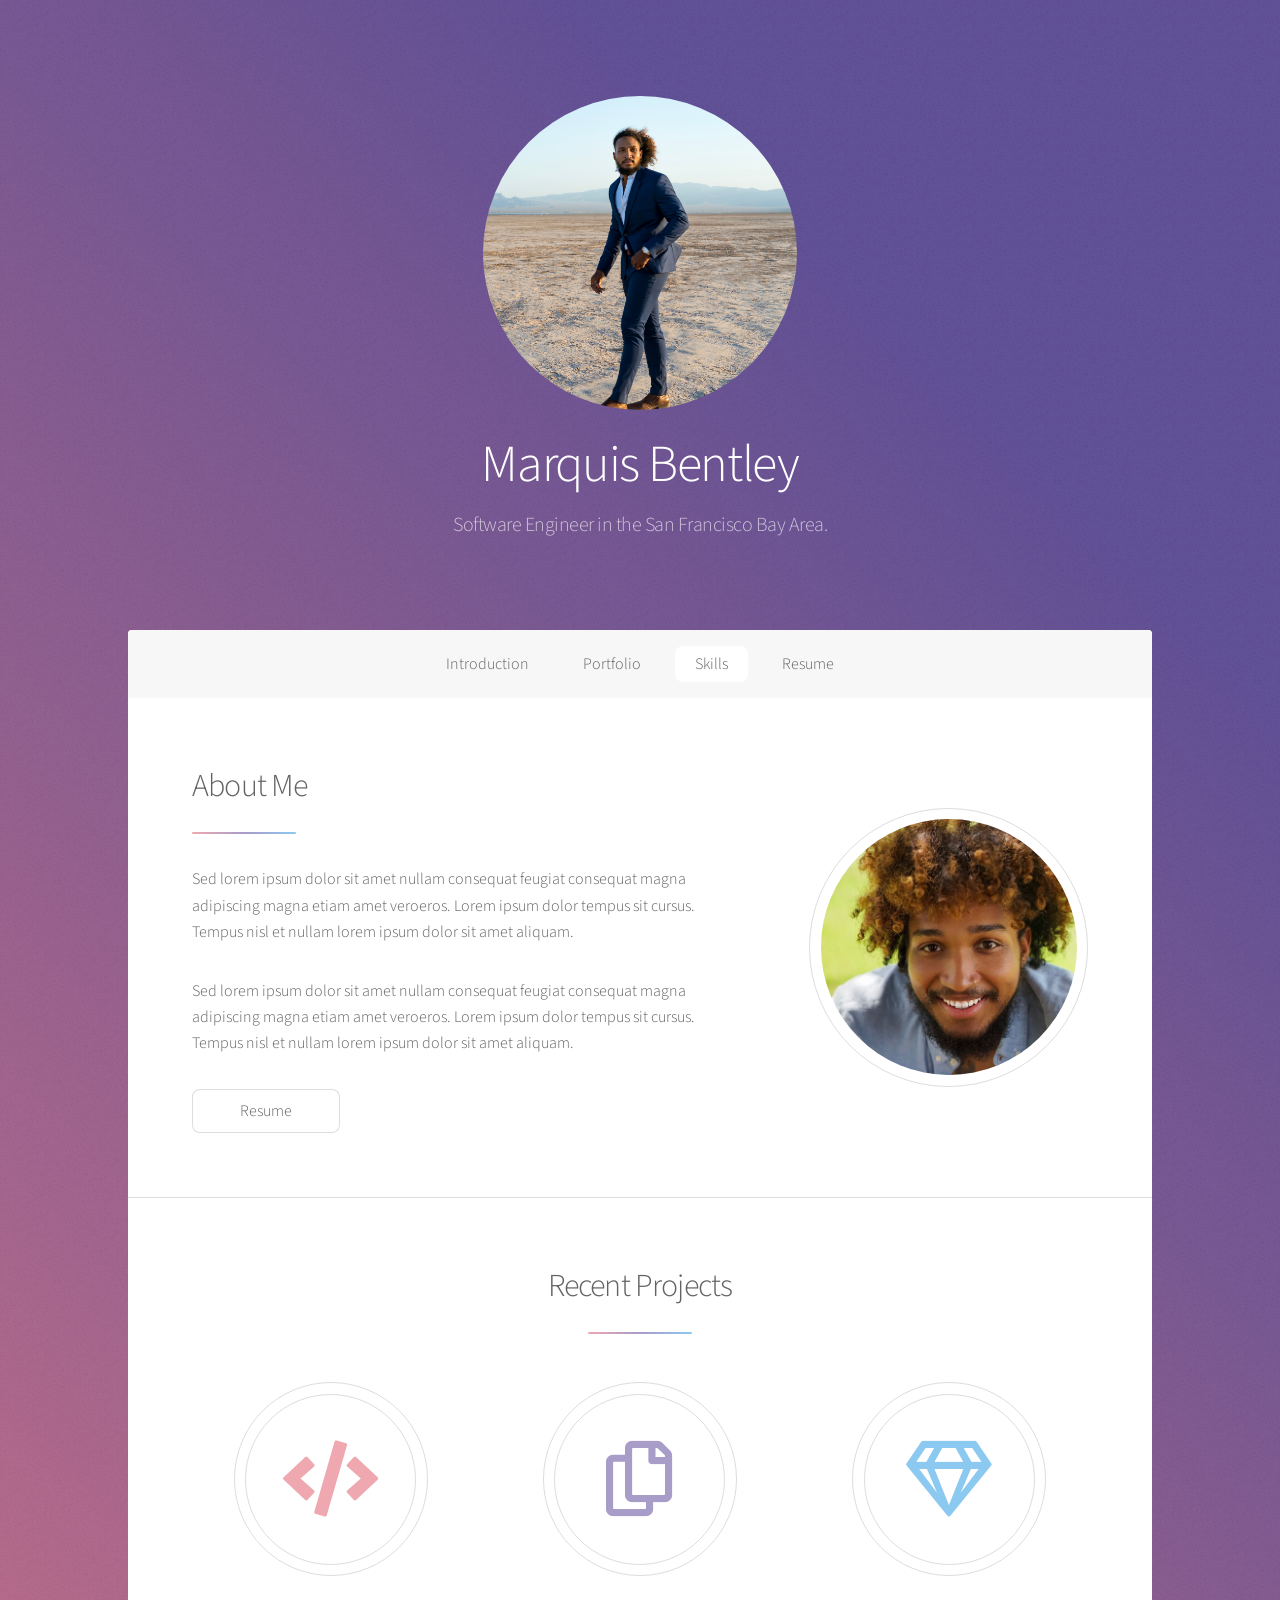
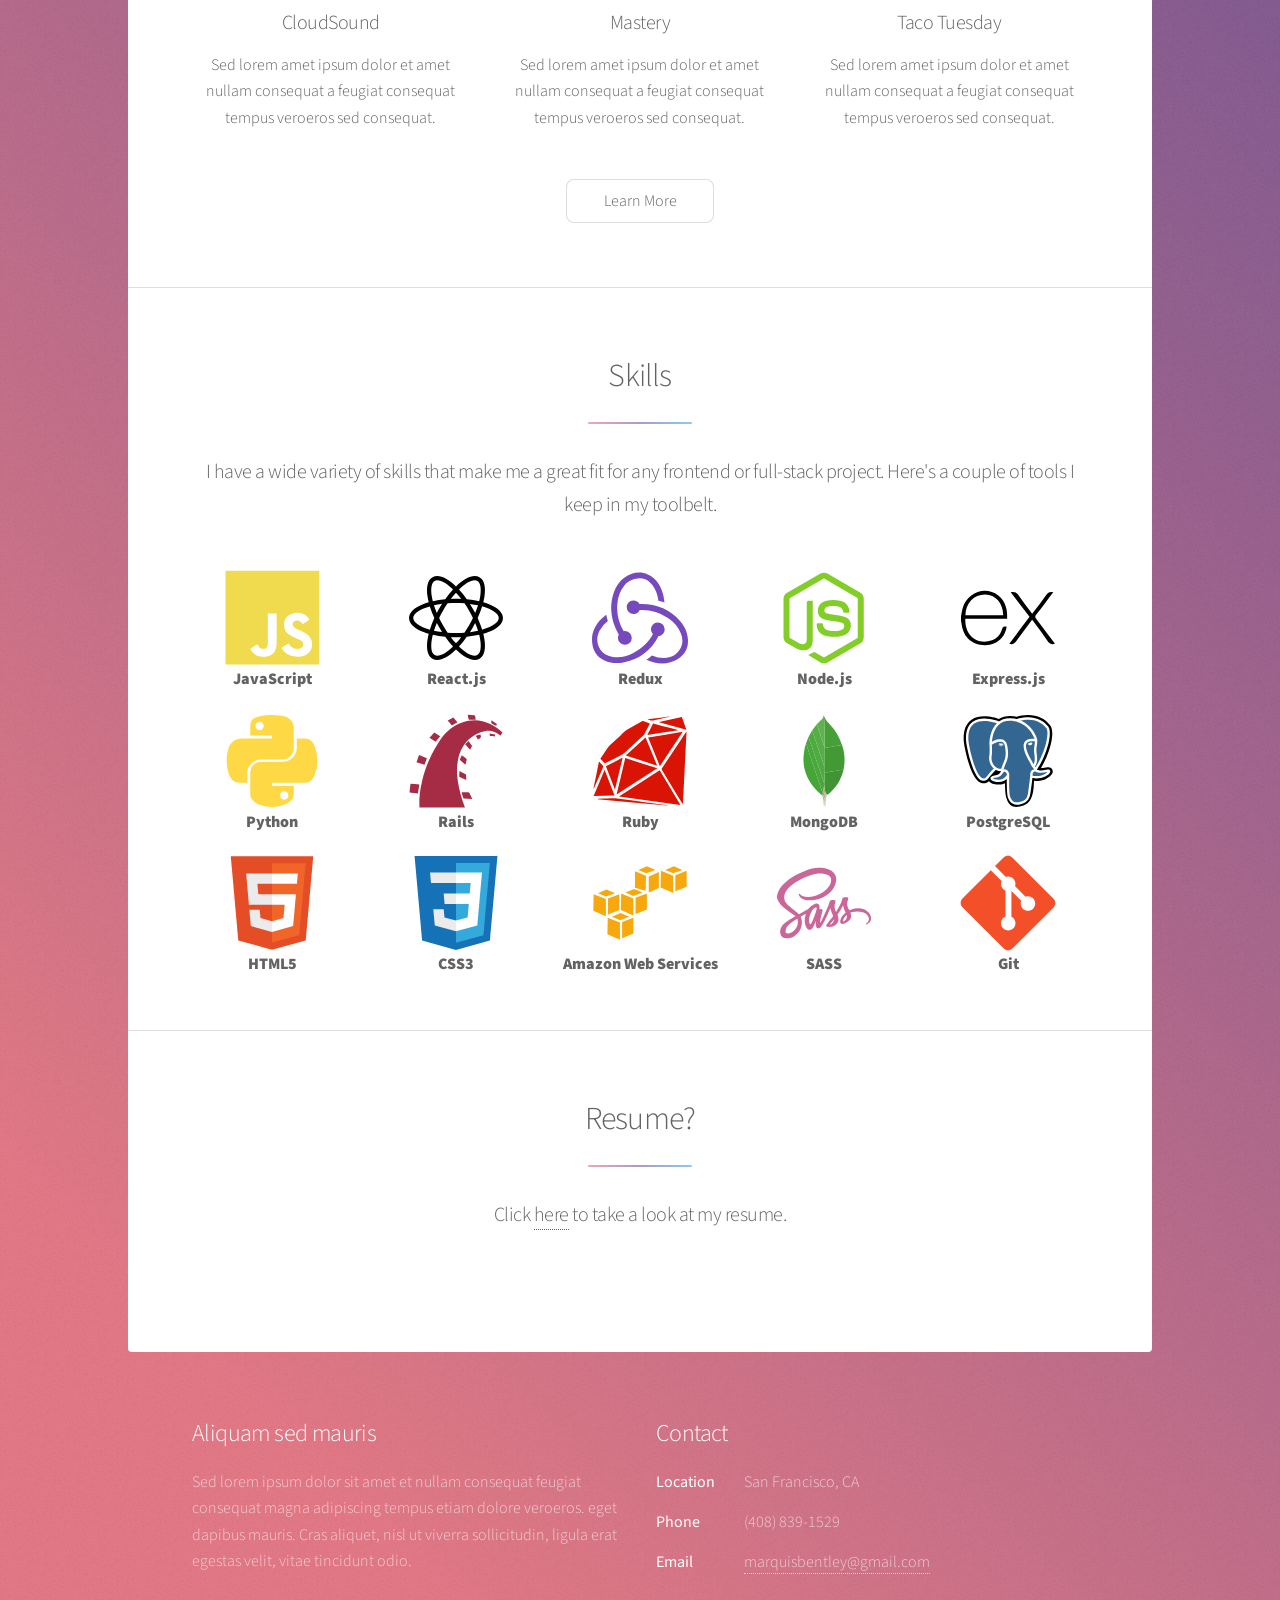
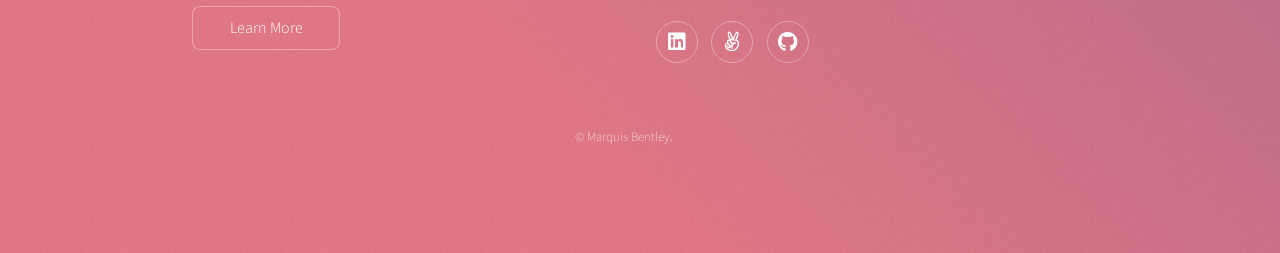
==== commit 03a29409: "FInish skills section with icons" ====
--- a/index.html
+++ b/index.html
@@ -87,41 +87,212 @@
 								</footer>
 							</section>
 
-						<!-- Second Section -->
+						<!-- Skills Section -->
 							<section id="second" class="main special">
 								<header class="major">
-									<h2>Ipsum consequat</h2>
-									<p>Donec imperdiet consequat consequat. Suspendisse feugiat congue<br />
-									posuere. Nulla massa urna, fermentum eget quam aliquet.</p>
+									<h2>Skills</h2>
+									<p>I have a wide variety of skills that make me a great fit for any frontend or full-stack project. Here's a couple of tools I keep in my toolbelt.</p>
 								</header>
-								<ul class="statistics">
-									<li class="style1">
-										<span class="icon solid fa-code-branch"></span>
-										<strong>5,120</strong> Etiam
-									</li>
-									<li class="style2">
-										<span class="icon fa-folder-open"></span>
-										<strong>8,192</strong> Magna
-									</li>
-									<li class="style3">
-										<span class="icon solid fa-signal"></span>
-										<strong>2,048</strong> Tempus
-									</li>
-									<li class="style4">
-										<span class="icon solid fa-laptop"></span>
-										<strong>4,096</strong> Aliquam
-									</li>
-									<li class="style5">
-										<span class="icon fa-gem"></span>
-										<strong>1,024</strong> Nullam
-									</li>
-								</ul>
-								<p class="content">Nam elementum nisl et mi a commodo porttitor. Morbi sit amet nisl eu arcu faucibus hendrerit vel a risus. Nam a orci mi, elementum ac arcu sit amet, fermentum pellentesque et purus. Integer maximus varius lorem, sed convallis diam accumsan sed. Etiam porttitor placerat sapien, sed eleifend a enim pulvinar faucibus semper quis ut arcu. Ut non nisl a mollis est efficitur vestibulum. Integer eget purus nec nulla mattis et accumsan ut magna libero. Morbi auctor iaculis porttitor. Sed ut magna ac risus et hendrerit scelerisque. Praesent eleifend lacus in lectus aliquam porta. Cras eu ornare dui curabitur lacinia.</p>
-								<footer class="major">
-									<ul class="actions special">
-										<li><a href="generic.html" class="button">Learn More</a></li>
-									</ul>
-								</footer>
+								<div class="skills">
+									<span class="skill">
+										<svg class="skill-icon" viewBox="0 0 128 128">
+											<path fill="#F0DB4F"
+												d="M2 1v125h125v-125h-125zm66.119 106.513c-1.845 3.749-5.367 6.212-9.448 7.401-6.271 1.44-12.269.619-16.731-2.059-2.986-1.832-5.318-4.652-6.901-7.901l9.52-5.83c.083.035.333.487.667 1.071 1.214 2.034 2.261 3.474 4.319 4.485 2.022.69 6.461 1.131 8.175-2.427 1.047-1.81.714-7.628.714-14.065-.001-10.115.046-20.188.046-30.188h11.709c0 11 .06 21.418 0 32.152.025 6.58.596 12.446-2.07 17.361zm48.574-3.308c-4.07 13.922-26.762 14.374-35.83 5.176-1.916-2.165-3.117-3.296-4.26-5.795 4.819-2.772 4.819-2.772 9.508-5.485 2.547 3.915 4.902 6.068 9.139 6.949 5.748.702 11.531-1.273 10.234-7.378-1.333-4.986-11.77-6.199-18.873-11.531-7.211-4.843-8.901-16.611-2.975-23.335 1.975-2.487 5.343-4.343 8.877-5.235l3.688-.477c7.081-.143 11.507 1.727 14.756 5.355.904.916 1.642 1.904 3.022 4.045-3.772 2.404-3.76 2.381-9.163 5.879-1.154-2.486-3.069-4.046-5.093-4.724-3.142-.952-7.104.083-7.926 3.403-.285 1.023-.226 1.975.227 3.665 1.273 2.903 5.545 4.165 9.377 5.926 11.031 4.474 14.756 9.271 15.672 14.981.882 4.916-.213 8.105-.38 8.581z">
+											</path>
+										</svg>
+										<strong>JavaScript</strong>
+									</span>
+									<span class="skill">
+										<svg class="skill-icon" viewBox="0 0 128 128">
+											<path
+												d="M107.3 45.2c-2.2-.8-4.5-1.6-6.9-2.3.6-2.4 1.1-4.8 1.5-7.1 2.1-13.2-.2-22.5-6.6-26.1-1.9-1.1-4-1.6-6.4-1.6-7 0-15.9 5.2-24.9 13.9-9-8.7-17.9-13.9-24.9-13.9-2.4 0-4.5.5-6.4 1.6-6.4 3.7-8.7 13-6.6 26.1.4 2.3.9 4.7 1.5 7.1-2.4.7-4.7 1.4-6.9 2.3-12.5 4.8-19.3 11.4-19.3 18.8s6.9 14 19.3 18.8c2.2.8 4.5 1.6 6.9 2.3-.6 2.4-1.1 4.8-1.5 7.1-2.1 13.2.2 22.5 6.6 26.1 1.9 1.1 4 1.6 6.4 1.6 7.1 0 16-5.2 24.9-13.9 9 8.7 17.9 13.9 24.9 13.9 2.4 0 4.5-.5 6.4-1.6 6.4-3.7 8.7-13 6.6-26.1-.4-2.3-.9-4.7-1.5-7.1 2.4-.7 4.7-1.4 6.9-2.3 12.5-4.8 19.3-11.4 19.3-18.8s-6.8-14-19.3-18.8zm-14.8-30.5c4.1 2.4 5.5 9.8 3.8 20.3-.3 2.1-.8 4.3-1.4 6.6-5.2-1.2-10.7-2-16.5-2.5-3.4-4.8-6.9-9.1-10.4-13 7.4-7.3 14.9-12.3 21-12.3 1.3 0 2.5.3 3.5.9zm-11.2 59.3c-1.8 3.2-3.9 6.4-6.1 9.6-3.7.3-7.4.4-11.2.4-3.9 0-7.6-.1-11.2-.4-2.2-3.2-4.2-6.4-6-9.6-1.9-3.3-3.7-6.7-5.3-10 1.6-3.3 3.4-6.7 5.3-10 1.8-3.2 3.9-6.4 6.1-9.6 3.7-.3 7.4-.4 11.2-.4 3.9 0 7.6.1 11.2.4 2.2 3.2 4.2 6.4 6 9.6 1.9 3.3 3.7 6.7 5.3 10-1.7 3.3-3.4 6.6-5.3 10zm8.3-3.3c1.5 3.5 2.7 6.9 3.8 10.3-3.4.8-7 1.4-10.8 1.9 1.2-1.9 2.5-3.9 3.6-6 1.2-2.1 2.3-4.2 3.4-6.2zm-25.6 27.1c-2.4-2.6-4.7-5.4-6.9-8.3 2.3.1 4.6.2 6.9.2 2.3 0 4.6-.1 6.9-.2-2.2 2.9-4.5 5.7-6.9 8.3zm-18.6-15c-3.8-.5-7.4-1.1-10.8-1.9 1.1-3.3 2.3-6.8 3.8-10.3 1.1 2 2.2 4.1 3.4 6.1 1.2 2.2 2.4 4.1 3.6 6.1zm-7-25.5c-1.5-3.5-2.7-6.9-3.8-10.3 3.4-.8 7-1.4 10.8-1.9-1.2 1.9-2.5 3.9-3.6 6-1.2 2.1-2.3 4.2-3.4 6.2zm25.6-27.1c2.4 2.6 4.7 5.4 6.9 8.3-2.3-.1-4.6-.2-6.9-.2-2.3 0-4.6.1-6.9.2 2.2-2.9 4.5-5.7 6.9-8.3zm22.2 21l-3.6-6c3.8.5 7.4 1.1 10.8 1.9-1.1 3.3-2.3 6.8-3.8 10.3-1.1-2.1-2.2-4.2-3.4-6.2zm-54.5-16.2c-1.7-10.5-.3-17.9 3.8-20.3 1-.6 2.2-.9 3.5-.9 6 0 13.5 4.9 21 12.3-3.5 3.8-7 8.2-10.4 13-5.8.5-11.3 1.4-16.5 2.5-.6-2.3-1-4.5-1.4-6.6zm-24.7 29c0-4.7 5.7-9.7 15.7-13.4 2-.8 4.2-1.5 6.4-2.1 1.6 5 3.6 10.3 6 15.6-2.4 5.3-4.5 10.5-6 15.5-13.8-4-22.1-10-22.1-15.6zm28.5 49.3c-4.1-2.4-5.5-9.8-3.8-20.3.3-2.1.8-4.3 1.4-6.6 5.2 1.2 10.7 2 16.5 2.5 3.4 4.8 6.9 9.1 10.4 13-7.4 7.3-14.9 12.3-21 12.3-1.3 0-2.5-.3-3.5-.9zm60.8-20.3c1.7 10.5.3 17.9-3.8 20.3-1 .6-2.2.9-3.5.9-6 0-13.5-4.9-21-12.3 3.5-3.8 7-8.2 10.4-13 5.8-.5 11.3-1.4 16.5-2.5.6 2.3 1 4.5 1.4 6.6zm9-15.6c-2 .8-4.2 1.5-6.4 2.1-1.6-5-3.6-10.3-6-15.6 2.4-5.3 4.5-10.5 6-15.5 13.8 4 22.1 10 22.1 15.6 0 4.7-5.8 9.7-15.7 13.4z">
+											</path>
+										</svg>
+										<strong>React.js</strong>
+									</span>
+									<span class="skill">
+										<svg class="skill-icon" viewBox="0 0 128 128">
+											<path fill="none" d="M0 0h128v128H0z"></path>
+											<path
+												d="M88.69 88.11c-9 18.4-24.76 30.78-45.61 34.85a39.73 39.73 0 0 1-9.77 1.14c-12 0-23-5-28.34-13.19C-2.2 100-4.64 76.87 19 59.76c.48 2.61 1.46 6.19 2.11 8.31A38.24 38.24 0 0 0 10 81.1c-4.4 8.64-3.91 17.27 1.3 25.25 3.6 5.38 9.3 8.65 16.63 9.65a44 44 0 0 0 26.55-5c12.71-6.68 21.18-14.66 26.72-25.57a9.32 9.32 0 0 1-2.61-6A9.12 9.12 0 0 1 87.37 70h.34a9.15 9.15 0 0 1 1 18.25zm28.67-20.2c12.21 13.84 12.54 30.13 7.82 39.58-4.4 8.63-16 17.27-31.6 17.27a50.48 50.48 0 0 1-21-5.05c2.29-1.63 5.54-4.24 7.33-5.87a41.54 41.54 0 0 0 16 3.42c10.1 0 17.75-4.72 22.31-13.35 2.93-5.7 3.1-12.38.33-19.22a43.61 43.61 0 0 0-17.27-20.85 62 62 0 0 0-34.74-10.59h-2.93a9.21 9.21 0 0 1-8 5.54h-.31a9.13 9.13 0 0 1-.3-18.25h.33a9 9 0 0 1 8 4.89h2.61c20.8 0 39.06 7.98 51.42 22.48zm-82.75 23a7.31 7.31 0 0 1 1.14-4.73c-9.12-15.8-14-35.83-6.51-56.68C34.61 13.83 48.13 3.24 62.79 3.24c15.64 0 31.93 13.69 33.88 40.07-2.44-.81-6-2-8.14-2.44-.53-8.63-7.82-30.13-25.09-29.81-6.19.17-15.31 3.1-20 9.12a43.69 43.69 0 0 0-9.64 25.25 59.61 59.61 0 0 0 8.47 36.16 2.75 2.75 0 0 1 1.14-.16h.32a9.12 9.12 0 0 1 .33 18.24h-.33a9.16 9.16 0 0 1-9.12-8.79z"
+												fill="#764abc"></path>
+										</svg>
+										<strong>Redux</strong>
+									</span>
+									<span class="skill">
+										<svg class="skill-icon" viewBox="0 0 128 128">
+											<path fill="#83CD29"
+												d="M112.678 30.334l-44.143-25.605c-2.781-1.584-6.424-1.584-9.227 0l-44.488 25.605c-2.869 1.651-4.82 4.754-4.82 8.073v51.142c0 3.319 1.992 6.423 4.862 8.083l11.729 6.688c5.627 2.772 7.186 2.772 9.746 2.772 8.334 0 12.662-5.039 12.662-13.828v-50.49c.001-.713.446-1.774-.255-1.774h-5.622c-.712 0-2.122 1.061-2.122 1.773v50.49c0 3.896-3.616 7.773-10.202 4.48l-12.122-7.013c-.422-.23-.676-.693-.676-1.181v-51.142c0-.482.463-.966.891-1.213l44.378-25.561c.415-.235 1.002-.235 1.415 0l43.963 25.555c.421.253.354.722.354 1.219v51.142c0 .488.092.963-.323 1.198l-44.133 25.576c-.378.227-.87.227-1.285 0l-11.317-6.749c-.341-.198-.752-.269-1.08-.086-3.145 1.783-3.729 2.02-6.679 3.043-.727.253-1.799.692.408 1.929l14.798 8.754c1.416.82 3.027 1.246 4.647 1.246 1.642 0 3.249-.426 4.666-1.246l43.976-25.582c2.871-1.672 4.322-4.764 4.322-8.083v-51.142c-.001-3.319-1.452-6.414-4.323-8.073zM77.727 81.445c-11.727 0-14.309-3.235-15.17-9.066-.102-.628-.634-1.379-1.274-1.379h-5.73c-.709 0-1.28.86-1.28 1.566 0 7.466 4.06 16.512 23.454 16.512 14.038 0 22.088-5.455 22.088-15.109 0-9.572-6.467-12.084-20.082-13.886-13.762-1.819-15.16-2.738-15.16-5.962 0-2.658 1.184-6.203 11.374-6.203 9.104 0 12.46 1.954 13.841 8.091.119.577.646.991 1.241.991h5.754c.354 0 .691-.143.939-.396.241-.272.367-.613.336-.979-.893-10.569-7.913-15.494-22.112-15.494-12.632 0-20.166 5.334-20.166 14.275 0 9.698 7.497 12.378 19.622 13.577 14.505 1.422 15.633 3.542 15.633 6.395 0 4.956-3.978 7.067-13.308 7.067z">
+											</path>
+										</svg>
+										<strong>Node.js</strong>
+									</span>
+									<span class="skill">
+										<svg class="skill-icon" viewBox="0 0 128 128">
+											<path
+												d="M126.67,98.44c-4.56,1.16-7.38.05-9.91-3.75-5.68-8.51-11.95-16.63-18-24.9-.78-1.07-1.59-2.12-2.6-3.45C89,76,81.85,85.2,75.14,94.77c-2.4,3.42-4.92,4.91-9.4,3.7L92.66,62.34,67.6,29.71c4.31-.84,7.29-.41,9.93,3.45,5.83,8.52,12.26,16.63,18.67,25.21C102.65,49.82,109,41.7,115,33.26c2.41-3.42,5-4.72,9.33-3.46-3.28,4.35-6.49,8.63-9.72,12.88-4.36,5.73-8.64,11.53-13.16,17.14-1.61,2-1.35,3.3.09,5.19C109.9,76,118.16,87.1,126.67,98.44Z">
+											</path>
+											<path
+												d="M1.33,61.74c.72-3.61,1.2-7.29,2.2-10.83,6-21.43,30.6-30.34,47.5-17.06C60.93,41.64,63.39,52.62,62.9,65H7.1c-.84,22.21,15.15,35.62,35.53,28.78,7.15-2.4,11.36-8,13.47-15,1.07-3.51,2.84-4.06,6.14-3.06-1.69,8.76-5.52,16.08-13.52,20.66-12,6.86-29.13,4.64-38.14-4.89C5.26,85.89,3,78.92,2,71.39c-.15-1.2-.46-2.38-.7-3.57Q1.33,64.78,1.33,61.74ZM7.2,60.25H57.63c-.33-16.06-10.33-27.47-24-27.57C18.63,32.56,7.85,43.7,7.2,60.25Z">
+											</path>
+										</svg>
+										<strong>Express.js</strong>
+									</span>
+							
+								</div>
+								<div class="skills">
+									<span class="skill">
+										<svg class="skill-icon" viewBox="0 0 128 128">
+											<path fill="#FFD845"
+												d="M49.33 62h29.159c8.117 0 14.511-6.868 14.511-15.019v-27.798c0-7.912-6.632-13.856-14.555-15.176-5.014-.835-10.195-1.215-15.187-1.191-4.99.023-9.612.448-13.805 1.191-12.355 2.181-14.453 6.751-14.453 15.176v10.817h29v4h-40.224000000000004c-8.484 0-15.914 5.108-18.237 14.811-2.681 11.12-2.8 17.919 0 29.53 2.075 8.642 7.03 14.659 15.515 14.659h9.946v-13.048c0-9.637 8.428-17.952 18.33-17.952zm-1.838-39.11c-3.026 0-5.478-2.479-5.478-5.545 0-3.079 2.451-5.581 5.478-5.581 3.015 0 5.479 2.502 5.479 5.581-.001 3.066-2.465 5.545-5.479 5.545zM122.281 48.811c-2.098-8.448-6.103-14.811-14.599-14.811h-10.682v12.981c0 10.05-8.794 18.019-18.511 18.019h-29.159c-7.988 0-14.33 7.326-14.33 15.326v27.8c0 7.91 6.745 12.564 14.462 14.834 9.242 2.717 17.994 3.208 29.051 0 7.349-2.129 14.487-6.411 14.487-14.834v-11.126h-29v-4h43.682c8.484 0 11.647-5.776 14.599-14.66 3.047-9.145 2.916-17.799 0-29.529zm-41.955 55.606c3.027 0 5.479 2.479 5.479 5.547 0 3.076-2.451 5.579-5.479 5.579-3.015 0-5.478-2.502-5.478-5.579 0-3.068 2.463-5.547 5.478-5.547z">
+											</path>
+										</svg>
+										<strong>Python</strong>
+									</span>
+									<span class="skill">
+										<svg class="skill-icon" viewBox="0 0 128 128">
+											<path fill-rule="evenodd" clip-rule="evenodd" fill="#A62C46"
+												d="M109.682 14.737c-12.206-6.023-24.708-6.636-37.508-2.111-11.779 4.164-21.175 11.615-28.16 21.763-11.819 17.172-20.404 35.909-25.215 56.263-2.464 10.417-4.06 21.466-3.631 32.224.035.873.165 1.124.251 3.124h60.366c-.173-2-.287-1.416-.437-1.797-3.175-8.106-5.689-16.666-7.428-25.198-2.498-12.251-3.806-24.729-1.226-37.093 3.611-17.313 13.48-29.805 30.117-36.283 9.424-3.667 18.369-2.624 26.214 4.262.072.063.22.025.412.056l2.565-3.883c-4.94-4.703-10.368-8.389-16.32-11.327zM3.336 94.394c-.46 3.923-.89 7.596-1.34 11.451l11.132 1.336 2.039-11.893c-4.055-.307-7.906-.598-11.831-.894zM25.186 60.208l-10.471-4.097-3.384 9.607 10.671 3.42c1.08-3.031 2.096-5.882 3.184-8.93zM74.605 113.867c3.575.266 7.157.449 11.103.679-1.433-2.979-2.706-5.673-4.039-8.335-.146-.289-.639-.568-.974-.573-3.033-.044-6.068-.025-9.291-.025.726 2.628 1.357 5.053 2.096 7.443.111.361.707.782 1.105.811zM42.933 31.103l-7.955-5.268c-2.132 2.383-4.188 4.68-6.359 7.105l8.178 5.496 6.136-7.333zM68.267 84.472c-.013.321.276.832.558.959 2.865 1.288 5.76 2.515 8.912 3.873-.131-2.492-.219-4.575-.368-6.654-.027-.374-.203-.912-.48-1.066-2.631-1.456-5.299-2.847-8.216-4.395-.159 2.665-.321 4.972-.406 7.283zM65.91 12.3l-5.446-6.181-7.499 3.898c1.876 2.286 3.647 4.443 5.455 6.644l7.49-4.361zM69.325 61.476c-.163.374.052 1.167.373 1.456 2.175 1.962 4.424 3.84 6.926 5.981.573-2.4 1.113-4.539 1.571-6.693.081-.383-.032-1.016-.298-1.23-1.946-1.569-3.955-3.063-6.037-4.651-.915 1.815-1.802 3.443-2.535 5.137zM81.775 9.052c2.78.075 5.563.042 8.499.042-.293-2.044-.433-3.593-.782-5.092-.104-.446-.775-1.04-1.228-1.078-2.787-.226-5.585-.313-8.651-.459.409 2.063.721 3.881 1.162 5.668.093.379.647.909 1 .919zM85.16 44.727c.142-.266.178-.749.029-.981-1.366-2.137-2.785-4.241-4.254-6.455l-4.76 4.372 6.582 7.294c.884-1.539 1.675-2.868 2.403-4.23zM90.295 30.2l2.843 5.281c4.449-2.438 4.875-3.32 3.3-6.834l-6.143 1.553zM111.582 13.927c1.851 1.142 3.806 2.115 5.792 3.185l1.33-2.07c-2.422-1.771-4.76-3.484-7.413-5.426-.104 1.104-.259 1.875-.219 2.637.032.581.129 1.44.51 1.674zM109 30.646c2 .217 5 .424 7 .643v-2.718c-2-.438-5-.872-7-1.323v3.398z">
+											</path>
+										</svg>
+										<strong>Rails</strong>
+									</span>
+									<span class="skill">
+										<svg class="skill-icon" viewBox="0 0 128 128">
+											<path fill-rule="evenodd" clip-rule="evenodd" fill="#D91404"
+												d="M35.971 111.33c27.466 3.75 54.444 7.433 81.958 11.188-9.374-15.606-18.507-30.813-27.713-46.144l-54.245 34.956zM125.681 24.947c-2.421 3.636-4.847 7.269-7.265 10.907-8.304 12.493-16.607 24.986-24.903 37.485-.462.696-1.061 1.248-.41 2.321 8.016 13.237 15.969 26.513 23.942 39.777 1.258 2.095 2.53 4.182 4.157 6.192 1.612-32.193 3.223-64.387 4.834-96.58l-.355-.102zM16.252 66.22c.375.355 1.311.562 1.747.347 7.689-3.779 15.427-7.474 22.948-11.564 2.453-1.333 4.339-3.723 6.452-5.661 6.997-6.417 13.983-12.847 20.966-19.278.427-.395.933-.777 1.188-1.275 2.508-4.902 4.973-9.829 7.525-14.898-3.043-1.144-5.928-2.263-8.849-3.281-.396-.138-1.02.136-1.449.375-6.761 3.777-13.649 7.353-20.195 11.472-3.275 2.061-5.943 5.098-8.843 7.743-4.674 4.266-9.342 8.542-13.948 12.882-1.222 1.152-2.336 2.468-3.288 3.854-3.15 4.587-6.206 9.24-9.402 14.025 1.786 1.847 3.41 3.613 5.148 5.259zM44.354 59.949c-3.825 16.159-7.627 32.227-11.556 48.823 18.423-11.871 36.421-23.468 54.3-34.987-14.228-4.605-28.41-9.196-42.744-13.836zM120.985 25.103c-15.566 2.601-30.76 5.139-46.15 7.71 5.242 12.751 10.379 25.246 15.662 38.096 10.221-15.359 20.24-30.41 30.488-45.806zM44.996 56.644c14.017 4.55 27.755 9.01 41.892 13.6-5.25-12.79-10.32-25.133-15.495-37.737-8.815 8.059-17.498 15.999-26.397 24.137zM16.831 75.643c-4.971 11.883-9.773 23.362-14.662 35.048 9.396-.278 18.504-.547 27.925-.825-4.423-11.412-8.759-22.6-13.263-34.223zM30.424 101.739l.346-.076c3.353-13.941 6.754-27.786 10.177-42.272-7.636 3.969-14.92 7.754-22.403 11.644 3.819 9.926 7.891 20.397 11.88 30.704zM115.351 22.842c-4.459-1.181-8.918-2.366-13.379-3.539-6.412-1.686-12.829-3.351-19.237-5.052-.801-.213-1.38-.352-1.851.613-2.265 4.64-4.6 9.245-6.901 13.868-.071.143-.056.328-.111.687 13.886-2.104 27.679-4.195 41.47-6.285l.009-.292zM89.482 12.288l36.343 10.054c-2.084-5.939-4.017-11.446-6.005-17.11l-30.285 6.715-.053.341zM33.505 114.007c-4.501-.519-9.122-.042-13.687.037-3.75.063-7.5.206-11.25.323-.386.012-.771.09-1.156.506 31.003 2.866 62.005 5.732 93.007 8.6l.063-.414c-9.938-1.357-19.877-2.714-29.815-4.07-12.384-1.691-24.747-3.551-37.162-4.982zM2.782 99.994c3.995-9.27 7.973-18.546 11.984-27.809.401-.929.37-1.56-.415-2.308-1.678-1.597-3.237-3.318-5.071-5.226-2.479 12.24-4.897 24.177-7.317 36.113l.271.127c.185-.297.411-.578.548-.897zM81.522 9.841c6.737-1.738 13.572-3.097 20.367-4.613.44-.099.87-.244 1.303-.368l-.067-.332c-9.571 1.287-19.141 2.575-29.194 3.928 2.741 1.197 4.853 2.091 7.591 1.385z">
+											</path>
+										</svg>
+										<strong>Ruby</strong>
+									</span>
+									
+									<span class="skill">
+										<svg class="skill-icon" viewBox="0 0 128 128">
+											<path fill-rule="evenodd" clip-rule="evenodd" fill="#439934"
+												d="M88.038 42.812c1.605 4.643 2.761 9.383 3.141 14.296.472 6.095.256 12.147-1.029 18.142-.035.165-.109.32-.164.48-.403.001-.814-.049-1.208.012-3.329.523-6.655 1.065-9.981 1.604-3.438.557-6.881 1.092-10.313 1.687-1.216.21-2.721-.041-3.212 1.641-.014.046-.154.054-.235.08l.166-10.051c-.057-8.084-.113-16.168-.169-24.252l1.602-.275c2.62-.429 5.24-.864 7.862-1.281 3.129-.497 6.261-.98 9.392-1.465 1.381-.215 2.764-.412 4.148-.618z">
+											</path>
+											<path fill-rule="evenodd" clip-rule="evenodd" fill="#45A538"
+												d="M61.729 110.054c-1.69-1.453-3.439-2.842-5.059-4.37-8.717-8.222-15.093-17.899-18.233-29.566-.865-3.211-1.442-6.474-1.627-9.792-.13-2.322-.318-4.665-.154-6.975.437-6.144 1.325-12.229 3.127-18.147l.099-.138c.175.233.427.439.516.702 1.759 5.18 3.505 10.364 5.242 15.551 5.458 16.3 10.909 32.604 16.376 48.9.107.318.384.579.583.866l-.87 2.969z">
+											</path>
+											<path fill-rule="evenodd" clip-rule="evenodd" fill="#46A037"
+												d="M88.038 42.812c-1.384.206-2.768.403-4.149.616-3.131.485-6.263.968-9.392 1.465-2.622.417-5.242.852-7.862 1.281l-1.602.275-.012-1.045c-.053-.859-.144-1.717-.154-2.576-.069-5.478-.112-10.956-.18-16.434-.042-3.429-.105-6.857-.175-10.285-.043-2.13-.089-4.261-.185-6.388-.052-1.143-.236-2.28-.311-3.423-.042-.657.016-1.319.029-1.979.817 1.583 1.616 3.178 2.456 4.749 1.327 2.484 3.441 4.314 5.344 6.311 7.523 7.892 12.864 17.068 16.193 27.433z">
+											</path>
+											<path fill-rule="evenodd" clip-rule="evenodd" fill="#409433"
+												d="M65.036 80.753c.081-.026.222-.034.235-.08.491-1.682 1.996-1.431 3.212-1.641 3.432-.594 6.875-1.13 10.313-1.687 3.326-.539 6.652-1.081 9.981-1.604.394-.062.805-.011 1.208-.012-.622 2.22-1.112 4.488-1.901 6.647-.896 2.449-1.98 4.839-3.131 7.182-1.72 3.503-3.863 6.77-6.353 9.763-1.919 2.308-4.058 4.441-6.202 6.548-1.185 1.165-2.582 2.114-3.882 3.161l-.337-.23-1.214-1.038-1.256-2.753c-.865-3.223-1.319-6.504-1.394-9.838l.023-.561.171-2.426c.057-.828.133-1.655.168-2.485.129-2.982.241-5.964.359-8.946z">
+											</path>
+											<path fill-rule="evenodd" clip-rule="evenodd" fill="#4FAA41"
+												d="M65.036 80.753c-.118 2.982-.23 5.964-.357 8.947-.035.83-.111 1.657-.168 2.485l-.765.289c-1.699-5.002-3.399-9.951-5.062-14.913-2.75-8.209-5.467-16.431-8.213-24.642-2.217-6.628-4.452-13.249-6.7-19.867-.105-.31-.407-.552-.617-.826l4.896-9.002c.168.292.39.565.496.879 2.265 6.703 4.526 13.407 6.768 20.118 2.916 8.73 5.814 17.467 8.728 26.198.116.349.308.671.491 1.062l.67-.78c-.056 3.351-.112 6.701-.167 10.052z">
+											</path>
+											<path fill-rule="evenodd" clip-rule="evenodd" fill="#4AA73C"
+												d="M43.155 32.227c.21.274.511.516.617.826 2.248 6.618 4.483 13.239 6.7 19.867 2.746 8.211 5.463 16.433 8.213 24.642 1.662 4.961 3.362 9.911 5.062 14.913l.765-.289-.171 2.426-.155.559c-.266 2.656-.49 5.318-.814 7.968-.163 1.328-.509 2.632-.772 3.947-.198-.287-.476-.548-.583-.866-5.467-16.297-10.918-32.6-16.376-48.9-1.737-5.187-3.483-10.371-5.242-15.551-.089-.263-.34-.469-.516-.702 1.09-2.947 2.181-5.894 3.272-8.84z">
+											</path>
+											<path fill-rule="evenodd" clip-rule="evenodd" fill="#57AE47"
+												d="M65.202 70.702l-.67.78c-.183-.391-.375-.714-.491-1.062-2.913-8.731-5.812-17.468-8.728-26.198-2.242-6.711-4.503-13.415-6.768-20.118-.105-.314-.327-.588-.496-.879l6.055-7.965c.191.255.463.482.562.769 1.681 4.921 3.347 9.848 5.003 14.778 1.547 4.604 3.071 9.215 4.636 13.813.105.308.47.526.714.786l.012 1.045c.058 8.082.115 16.167.171 24.251z">
+											</path>
+											<path fill-rule="evenodd" clip-rule="evenodd" fill="#60B24F"
+												d="M65.021 45.404c-.244-.26-.609-.478-.714-.786-1.565-4.598-3.089-9.209-4.636-13.813-1.656-4.93-3.322-9.856-5.003-14.778-.099-.287-.371-.514-.562-.769 1.969-1.928 3.877-3.925 5.925-5.764 1.821-1.634 3.285-3.386 3.352-5.968.003-.107.059-.214.145-.514l.519 1.306c-.013.661-.072 1.322-.029 1.979.075 1.143.259 2.28.311 3.423.096 2.127.142 4.258.185 6.388.069 3.428.132 6.856.175 10.285.067 5.478.111 10.956.18 16.434.008.861.098 1.718.152 2.577z">
+											</path>
+											<path fill-rule="evenodd" clip-rule="evenodd" fill="#A9AA88"
+												d="M62.598 107.085c.263-1.315.609-2.62.772-3.947.325-2.649.548-5.312.814-7.968l.066-.01.066.011c.075 3.334.529 6.615 1.394 9.838-.176.232-.425.439-.518.701-.727 2.05-1.412 4.116-2.143 6.166-.1.28-.378.498-.574.744l-.747-2.566.87-2.969z">
+											</path>
+											<path fill-rule="evenodd" clip-rule="evenodd" fill="#B6B598"
+												d="M62.476 112.621c.196-.246.475-.464.574-.744.731-2.05 1.417-4.115 2.143-6.166.093-.262.341-.469.518-.701l1.255 2.754c-.248.352-.59.669-.728 1.061l-2.404 7.059c-.099.283-.437.483-.663.722l-.695-3.985z">
+											</path>
+											<path fill-rule="evenodd" clip-rule="evenodd" fill="#C2C1A7"
+												d="M63.171 116.605c.227-.238.564-.439.663-.722l2.404-7.059c.137-.391.48-.709.728-1.061l1.215 1.037c-.587.58-.913 1.25-.717 2.097l-.369 1.208c-.168.207-.411.387-.494.624-.839 2.403-1.64 4.819-2.485 7.222-.107.305-.404.544-.614.812-.109-1.387-.22-2.771-.331-4.158z">
+											</path>
+											<path fill-rule="evenodd" clip-rule="evenodd" fill="#CECDB7"
+												d="M63.503 120.763c.209-.269.506-.508.614-.812.845-2.402 1.646-4.818 2.485-7.222.083-.236.325-.417.494-.624l-.509 5.545c-.136.157-.333.294-.398.477-.575 1.614-1.117 3.24-1.694 4.854-.119.333-.347.627-.525.938-.158-.207-.441-.407-.454-.623-.051-.841-.016-1.688-.013-2.533z">
+											</path>
+											<path fill-rule="evenodd" clip-rule="evenodd" fill="#DBDAC7"
+												d="M63.969 123.919c.178-.312.406-.606.525-.938.578-1.613 1.119-3.239 1.694-4.854.065-.183.263-.319.398-.477l.012 3.64-1.218 3.124-1.411-.495z">
+											</path>
+											<path fill-rule="evenodd" clip-rule="evenodd" fill="#EBE9DC" d="M65.38 124.415l1.218-3.124.251 3.696-1.469-.572z">
+											</path>
+											<path fill-rule="evenodd" clip-rule="evenodd" fill="#CECDB7"
+												d="M67.464 110.898c-.196-.847.129-1.518.717-2.097l.337.23-1.054 1.867z"></path>
+											<path fill-rule="evenodd" clip-rule="evenodd" fill="#4FAA41"
+												d="M64.316 95.172l-.066-.011-.066.01.155-.559-.023.56z"></path>
+										</svg>
+										<strong>MongoDB</strong>
+									</span>
+									<span class="skill">
+										<svg class="skill-icon" viewBox="0 0 128 128">
+											<path
+												d="M93.809 92.112c.785-6.533.55-7.492 5.416-6.433l1.235.108c3.742.17 8.637-.602 11.513-1.938 6.191-2.873 9.861-7.668 3.758-6.409-13.924 2.873-14.881-1.842-14.881-1.842 14.703-21.815 20.849-49.508 15.543-56.287-14.47-18.489-39.517-9.746-39.936-9.52l-.134.025c-2.751-.571-5.83-.912-9.289-.968-6.301-.104-11.082 1.652-14.709 4.402 0 0-44.683-18.409-42.604 23.151.442 8.841 12.672 66.898 27.26 49.362 5.332-6.412 10.484-11.834 10.484-11.834 2.558 1.699 5.622 2.567 8.834 2.255l.249-.212c-.078.796-.044 1.575.099 2.497-3.757 4.199-2.653 4.936-10.166 6.482-7.602 1.566-3.136 4.355-.221 5.084 3.535.884 11.712 2.136 17.238-5.598l-.22.882c1.474 1.18 1.375 8.477 1.583 13.69.209 5.214.558 10.079 1.621 12.948 1.063 2.868 2.317 10.256 12.191 8.14 8.252-1.764 14.561-4.309 15.136-27.985">
+											</path>
+											<path
+												d="M75.458 125.256c-4.367 0-7.211-1.689-8.938-3.32-2.607-2.46-3.641-5.629-4.259-7.522l-.267-.79c-1.244-3.358-1.666-8.193-1.916-14.419-.038-.935-.064-1.898-.093-2.919-.021-.747-.047-1.684-.085-2.664-1.553.742-3.213 1.27-4.962 1.568-3.079.526-6.389.356-9.84-.507-2.435-.609-4.965-1.871-6.407-3.82-4.203 3.681-8.212 3.182-10.396 2.453-3.853-1.285-7.301-4.896-10.542-11.037-2.309-4.375-4.542-10.075-6.638-16.943-3.65-11.96-5.969-24.557-6.175-28.693-.648-12.945 2.837-22.203 10.356-27.514 11.861-8.378 29.832-3.451 36.384-1.214 4.402-2.653 9.581-3.944 15.433-3.851 3.143.051 6.136.327 8.916.823 2.9-.912 8.628-2.221 15.185-2.139 12.081.144 22.092 4.852 28.949 13.615 4.894 6.252 2.474 19.381.597 26.651-2.642 10.226-7.271 21.102-12.957 30.57 1.544.011 3.781-.174 6.961-.831 6.274-1.295 8.109 2.069 8.607 3.575 1.995 6.042-6.677 10.608-9.382 11.864-3.466 1.609-9.117 2.589-13.745 2.377l-.202-.013-1.216-.107-.12 1.014-.116.991c-.311 11.999-2.025 19.598-5.552 24.619-3.697 5.264-8.835 6.739-13.361 7.709-1.544.33-2.947.474-4.219.474zm-9.19-43.671c2.819 2.256 3.066 6.501 3.287 14.434.028.99.054 1.927.089 2.802.106 2.65.355 8.855 1.327 11.477.137.371.26.747.39 1.146 1.083 3.316 1.626 4.979 6.309 3.978 3.931-.843 5.952-1.599 7.534-3.851 2.299-3.274 3.585-9.86 3.821-19.575l4.783.116-4.75-.57.14-1.186c.455-3.91.783-6.734 3.396-8.602 2.097-1.498 4.486-1.353 6.389-1.01-2.091-1.58-2.669-3.433-2.823-4.193l-.399-1.965 1.121-1.663c6.457-9.58 11.781-21.354 14.609-32.304 2.906-11.251 2.02-17.226 1.134-18.356-11.729-14.987-32.068-8.799-34.192-8.097l-.359.194-1.8.335-.922-.191c-2.542-.528-5.366-.82-8.393-.869-4.756-.08-8.593 1.044-11.739 3.431l-2.183 1.655-2.533-1.043c-5.412-2.213-21.308-6.662-29.696-.721-4.656 3.298-6.777 9.76-6.305 19.207.156 3.119 2.275 14.926 5.771 26.377 4.831 15.825 9.221 21.082 11.054 21.693.32.108 1.15-.537 1.976-1.529 5.37-6.459 10.479-11.844 10.694-12.07l2.77-2.915 3.349 2.225c1.35.897 2.839 1.406 4.368 1.502l7.987-6.812-1.157 11.808c-.026.265-.039.626.065 1.296l.348 2.238-1.51 1.688-.174.196 4.388 2.025 1.836-2.301z">
+											</path>
+											<path fill="#336791"
+												d="M115.731 77.44c-13.925 2.873-14.882-1.842-14.882-1.842 14.703-21.816 20.849-49.51 15.545-56.287-14.47-18.488-39.519-9.745-39.937-9.518l-.135.024c-2.751-.571-5.83-.911-9.291-.967-6.301-.103-11.08 1.652-14.707 4.402 0 0-44.684-18.408-42.606 23.151.442 8.842 12.672 66.899 27.26 49.363 5.332-6.412 10.483-11.834 10.483-11.834 2.559 1.699 5.622 2.567 8.833 2.255l.25-.212c-.078.796-.042 1.575.1 2.497-3.758 4.199-2.654 4.936-10.167 6.482-7.602 1.566-3.136 4.355-.22 5.084 3.534.884 11.712 2.136 17.237-5.598l-.221.882c1.473 1.18 2.507 7.672 2.334 13.557-.174 5.885-.29 9.926.871 13.082 1.16 3.156 2.316 10.256 12.192 8.14 8.252-1.768 12.528-6.351 13.124-13.995.422-5.435 1.377-4.631 1.438-9.49l.767-2.3c.884-7.367.14-9.743 5.225-8.638l1.235.108c3.742.17 8.639-.602 11.514-1.938 6.19-2.871 9.861-7.667 3.758-6.408z">
+											</path>
+											<path fill="#fff"
+												d="M75.957 122.307c-8.232 0-10.84-6.519-11.907-9.185-1.562-3.907-1.899-19.069-1.551-31.503.024-.881.754-1.577 1.64-1.55.881.024 1.575.758 1.55 1.639-.401 14.341.168 27.337 1.324 30.229 1.804 4.509 4.54 8.453 12.275 6.796 7.343-1.575 10.093-4.359 11.318-11.46.94-5.449 2.799-20.951 3.028-24.01.066-.878.828-1.539 1.71-1.472.878.066 1.537.832 1.472 1.71-.239 3.185-2.089 18.657-3.065 24.315-1.446 8.387-5.185 12.191-13.794 14.037-1.463.313-2.792.453-4 .454zM31.321 90.466c-.785 0-1.498-.145-2.116-.35-5.347-1.784-10.44-10.492-15.138-25.885-3.576-11.717-5.842-23.947-6.041-27.922-.589-11.784 2.445-20.121 9.02-24.778 13.007-9.216 34.888-.44 35.813-.062.815.333 1.207 1.265.873 2.081-.333.815-1.265 1.206-2.08.874-.211-.086-21.193-8.492-32.768-.285-5.622 3.986-8.203 11.392-7.672 22.011.167 3.349 2.284 15.285 5.906 27.149 4.194 13.742 8.967 22.413 13.096 23.79.648.216 2.62.873 5.439-2.517 5.305-6.382 10.178-11.476 10.227-11.526.61-.636 1.62-.657 2.256-.047.636.61.658 1.62.048 2.255-.048.05-4.847 5.067-10.077 11.359-2.477 2.979-4.851 3.853-6.786 3.853zM100.75 77.021c-.307 0-.617-.088-.891-.272-.73-.493-.924-1.484-.431-2.215 14.863-22.055 20.08-48.704 15.612-54.414-5.624-7.186-13.565-10.939-23.604-11.156-7.433-.16-13.341 1.738-14.307 2.069l-.243.099c-.971.305-1.716-.227-1.997-.849-.333-.736-.06-1.606.631-2.025.046-.027.192-.089.429-.176l-.021.006.021-.007c1.641-.601 7.639-2.4 15.068-2.315 11.108.118 20.284 4.401 26.534 12.388 2.957 3.779 2.964 12.485.019 23.887-3.002 11.625-8.651 24.118-15.497 34.277-.306.457-.81.703-1.323.703zM101.51 87.231c-2.538 0-4.813-.358-6.175-1.174-1.4-.839-1.667-1.979-1.702-2.584-.382-6.71 3.32-7.878 5.208-8.411-.263-.398-.637-.866-1.024-1.349-1.101-1.376-2.609-3.26-3.771-6.078-.182-.44-.752-1.463-1.412-2.648-3.579-6.418-11.026-19.773-6.242-26.612 2.214-3.165 6.623-4.411 13.119-3.716-1.911-5.822-11.011-24.034-32.604-24.388-6.494-.108-11.82 1.889-15.822 5.93-8.96 9.049-8.636 25.422-8.631 25.586.023.881-.672 1.614-1.553 1.637-.881.028-1.613-.672-1.637-1.553-.02-.727-.354-17.909 9.554-27.916 4.637-4.683 10.741-6.995 18.142-6.874 13.814.227 22.706 7.25 27.732 13.101 5.479 6.377 8.165 13.411 8.386 15.759.165 1.746-1.088 2.095-1.341 2.147l-.576.013c-6.375-1.021-10.465-.312-12.156 2.104-3.639 5.201 3.406 17.834 6.414 23.229.768 1.376 1.322 2.371 1.576 2.985.988 2.396 2.277 4.006 3.312 5.3.911 1.138 1.7 2.125 1.982 3.283.131.23 1.99 2.98 13.021.703 2.765-.57 4.423-.083 4.93 1.45.997 3.015-4.597 6.532-7.694 7.97-2.775 1.29-7.204 2.106-11.036 2.106zm-4.696-4.021c.35.353 2.101.962 5.727.806 3.224-.138 6.624-.839 8.664-1.786 2.609-1.212 4.351-2.567 5.253-3.492l-.5.092c-7.053 1.456-12.042 1.262-14.828-.577-.199-.131-.378-.267-.54-.401-.302.119-.581.197-.78.253-1.58.443-3.214.902-2.996 5.105zM51.252 92.125c-1.752 0-3.596-.239-5.479-.71-1.951-.488-5.24-1.957-5.19-4.37.057-2.707 3.994-3.519 5.476-3.824 5.354-1.103 5.703-1.545 7.376-3.67.488-.619 1.095-1.39 1.923-2.314 1.229-1.376 2.572-2.073 3.992-2.073.989 0 1.8.335 2.336.558 1.708.708 3.133 2.42 3.719 4.467.529 1.847.276 3.625-.71 5.006-3.237 4.533-7.886 6.93-13.443 6.93zm-7.222-4.943c.481.372 1.445.869 2.518 1.137 1.631.408 3.213.615 4.705.615 4.546 0 8.196-1.882 10.847-5.594.553-.774.387-1.757.239-2.274-.31-1.083-1.08-2.068-1.873-2.397-.43-.178-.787-.314-1.115-.314-.176 0-.712 0-1.614 1.009-.762.851-1.311 1.548-1.794 2.162-2.084 2.646-3.039 3.544-9.239 4.821-1.513.31-2.289.626-2.674.835zM56.299 79.822c-.774 0-1.454-.565-1.575-1.354-.04-.265-.066-.531-.08-.799-4.064-.076-7.985-1.82-10.962-4.926-3.764-3.927-5.477-9.368-4.699-14.927.845-6.037.529-11.366.359-14.229-.047-.796-.081-1.371-.079-1.769.003-.505.013-1.844 4.489-4.113 1.592-.807 4.784-2.215 8.271-2.576 5.777-.597 9.585 1.976 10.725 7.246 3.077 14.228.244 20.521-1.825 25.117-.385.856-.749 1.664-1.04 2.447l-.257.69c-1.093 2.931-2.038 5.463-1.748 7.354.134.871-.464 1.685-1.335 1.819l-.244.02zm-13.835-37.562l.062 1.139c.176 2.974.504 8.508-.384 14.86-.641 4.585.759 9.06 3.843 12.276 2.437 2.542 5.644 3.945 8.94 3.945h.068c.369-1.555.982-3.197 1.642-4.966l.255-.686c.329-.884.714-1.74 1.122-2.646 1.991-4.424 4.47-9.931 1.615-23.132-.565-2.615-1.936-4.128-4.189-4.627-4.628-1.022-11.525 2.459-12.974 3.837zM52.094 41.583c-.08.564 1.033 2.07 2.485 2.271 1.449.203 2.689-.975 2.768-1.539.079-.564-1.033-1.186-2.485-1.388-1.451-.202-2.691.092-2.768.656zM54.912 44.409l-.407-.028c-.9-.125-1.81-.692-2.433-1.518-.219-.29-.576-.852-.505-1.354.101-.736.999-1.177 2.4-1.177.313 0 .639.023.967.069.766.106 1.477.327 2.002.62.91.508.977 1.075.936 1.368-.112.813-1.405 2.02-2.96 2.02zm-2.289-2.732c.045.348.907 1.496 2.029 1.651l.261.018c1.036 0 1.81-.815 1.901-1.082-.096-.182-.762-.634-2.025-.81-.28-.04-.556-.059-.821-.059-.812 0-1.243.183-1.345.282zM96.228 40.432c.079.564-1.033 2.07-2.484 2.272-1.45.202-2.691-.975-2.771-1.539-.076-.564 1.036-1.187 2.486-1.388 1.45-.203 2.689.092 2.769.655zM93.409 42.992c-1.396 0-2.601-1.086-2.7-1.791-.115-.846 1.278-1.489 2.712-1.688.316-.044.629-.066.93-.066 1.238 0 2.058.363 2.14.949.053.379-.238.964-.739 1.492-.331.347-1.026.948-1.973 1.079l-.37.025zm.943-3.013c-.276 0-.564.021-.856.061-1.441.201-2.301.779-2.259 1.089.048.341.968 1.332 2.173 1.332l.297-.021c.787-.109 1.378-.623 1.66-.919.443-.465.619-.903.598-1.052-.028-.198-.56-.49-1.613-.49zM98.317 72.822c-.305 0-.613-.088-.886-.27-.732-.49-.929-1.481-.438-2.213 3.398-5.075 2.776-10.25 2.175-15.255-.257-2.132-.521-4.337-.453-6.453.07-2.177.347-3.973.614-5.71.317-2.058.617-4.002.493-6.31-.048-.88.627-1.631 1.507-1.679.883-.047 1.632.627 1.679 1.507.142 2.638-.197 4.838-.525 6.967-.253 1.643-.515 3.342-.578 5.327-.061 1.874.178 3.864.431 5.97.64 5.322 1.365 11.354-2.691 17.411-.308.459-.813.708-1.328.708z">
+											</path>
+											<path stroke="#fff" stroke-width="3" stroke-linecap="round" stroke-linejoin="round" d="M4.335 19.029" fill="none">
+											</path>
+										</svg>
+										<strong>PostgreSQL</strong>
+									</span>
+								</div>
+								<div class="skills">
+									<span class="skill">
+										<svg class="skill-icon" viewBox="0 0 128 128">
+											<path fill="#E44D26" d="M19.037 113.876l-10.005-112.215h109.936l-10.016 112.198-45.019 12.48z"></path>
+											<path fill="#F16529" d="M64 116.8l36.378-10.086 8.559-95.878h-44.937z"></path>
+											<path fill="#EBEBEB"
+												d="M64 52.455h-18.212l-1.258-14.094h19.47v-13.762h-34.511l.33 3.692 3.382 37.927h30.799zM64 88.198l-.061.017-15.327-4.14-.979-10.975h-13.817l1.928 21.609 28.193 7.826.063-.017z">
+											</path>
+											<path fill="#fff"
+												d="M63.952 52.455v13.763h16.947l-1.597 17.849-15.35 4.143v14.319l28.215-7.82.207-2.325 3.234-36.233.335-3.696h-3.708zM63.952 24.599v13.762h33.244l.276-3.092.628-6.978.329-3.692z">
+											</path>
+										</svg>
+										<strong>HTML5</strong>
+									</span>
+									<span class="skill">
+										<svg class="skill-icon" viewBox="0 0 128 128">
+											<path fill="#1572B6" d="M18.814 114.123l-10.054-112.771h110.48l-10.064 112.754-45.243 12.543-45.119-12.526z"></path>
+											<path fill="#33A9DC" d="M64.001 117.062l36.559-10.136 8.601-96.354h-45.16v106.49z"></path>
+											<path fill="#fff"
+												d="M64.001 51.429h18.302l1.264-14.163h-19.566v-13.831h34.681999999999995l-.332 3.711-3.4 38.114h-30.95v-13.831z">
+											</path>
+											<path fill="#EBEBEB"
+												d="M64.083 87.349l-.061.018-15.403-4.159-.985-11.031h-13.882l1.937 21.717 28.331 7.863.063-.018v-14.39z"></path>
+											<path fill="#fff" d="M81.127 64.675l-1.666 18.522-15.426 4.164v14.39l28.354-7.858.208-2.337 2.406-26.881h-13.876z">
+											</path>
+											<path fill="#EBEBEB"
+												d="M64.048 23.435v13.831000000000001h-33.407999999999994l-.277-3.108-.63-7.012-.331-3.711h34.646zM64.001 51.431v13.831000000000001h-15.209l-.277-3.108-.631-7.012-.33-3.711h16.447z">
+											</path>
+										</svg>
+										<strong>CSS3</strong>
+									</span>
+									<span class="skill">
+										<svg class="skill-icon" viewBox="0 0 128 128">
+											<path fill="#F7A80D"
+												d="M38.089 77.466l-11.4 4.896 10.559 4.514 12.241-4.514-11.4-4.896zm-17.138 6.12l-.382 22.034 16.679 7.345v-22.876l-16.297-6.503zm34.276 0l-15.073 5.739v21.575l15.073-6.121v-21.193zM73.206 15.035l-11.476 4.896 10.635 4.515 12.241-4.515-11.4-4.896zm-15.914 6.503v22.034l14.231 4.132.459-20.046-14.69-6.12zm31.828 1.224l-13.466 5.738v21.652l13.466-6.121v-21.269zM19.306 46.047l-11.399 4.897 10.558 4.514 12.241-4.514-11.4-4.897zm-17.138 6.121l-.382 22.034 16.679 7.345v-22.876l-16.297-6.503zm34.275 0l-15.071 5.738v21.574l15.071-6.12v-21.192zM56.03 45.231l-11.4 4.897 10.558 4.514 12.241-4.514-11.399-4.897zm-17.137 6.121l-.383 22.035 16.679 7.345v-22.877l-16.296-6.503zm34.275 0l-15.072 5.738v21.576l15.072-6.121v-21.193zM109.076 15.035l-11.399 4.896 10.559 4.515 12.241-4.515-11.401-4.896zm-17.137 6.121l-.382 22.034 16.679 7.344v-22.876l-16.297-6.502zm34.275 0l-15.071 5.738v21.575l15.071-6.12v-21.193z">
+											</path>
+										</svg>
+										<strong>Amazon Web Services</strong>
+									</span>
+									
+									<span class="skill">
+										<svg class="skill-icon" viewBox="0 0 128 128">
+											<path fill-rule="evenodd" clip-rule="evenodd" fill="#CB6699"
+												d="M1.219 56.156c0 .703.207 1.167.323 1.618.756 2.933 2.381 5.45 4.309 7.746 2.746 3.272 6.109 5.906 9.554 8.383 2.988 2.148 6.037 4.248 9.037 6.38.515.366 1.002.787 1.561 1.236-.481.26-.881.489-1.297.7-3.959 2.008-7.768 4.259-11.279 6.986-2.116 1.644-4.162 3.391-5.607 5.674-2.325 3.672-3.148 7.584-1.415 11.761.506 1.22 1.278 2.274 2.367 3.053.353.252.749.502 1.162.6 1.058.249 2.136.412 3.207.609l3.033-.002c3.354-.299 6.407-1.448 9.166-3.352 4.312-2.976 7.217-6.966 8.466-12.087.908-3.722.945-7.448-.125-11.153-.099-.344-.224-.681-.354-1.014-.13-.333-.283-.657-.463-1.072l6.876-3.954.103.088c-.125.409-.258.817-.371 1.23-.817 2.984-1.36 6.02-1.165 9.117.208 3.3 1.129 6.389 3.061 9.146 1.562 2.23 5.284 2.313 6.944.075.589-.795 1.16-1.626 1.589-2.513 1.121-2.315 2.159-4.671 3.23-7.011l.187-.428c-.077 1.108-.167 2.081-.208 3.055-.064 1.521.025 3.033.545 4.48.445 1.238 1.202 2.163 2.62 2.326.97.111 1.743-.333 2.456-.896 1.114-.879 2.019-1.965 2.691-3.199 1.901-3.491 3.853-6.961 5.576-10.54 1.864-3.871 3.494-7.855 5.225-11.792l.286-.698c.409 1.607.694 3.181 1.219 4.671.61 1.729 1.365 3.417 2.187 5.058.389.775.344 1.278-.195 1.928-2.256 2.72-4.473 5.473-6.692 8.223-.491.607-.98 1.225-1.389 1.888-.247.403-.411.894-.48 1.364-.133.898.422 1.764 1.383 1.971.878.189 1.813.259 2.708.193 3.097-.228 5.909-1.315 8.395-3.157 3.221-2.386 4.255-5.642 3.475-9.501-.211-1.047-.584-2.065-.947-3.074-.163-.455-.174-.774.123-1.198 2.575-3.677 4.775-7.578 6.821-11.569.081-.157.164-.314.306-.482.663 3.45 1.661 6.775 3.449 9.792-.912.879-1.815 1.676-2.632 2.554-1.799 1.934-3.359 4.034-4.173 6.595-.35 1.104-.619 2.226-.463 3.405.242 1.831 1.742 3.021 3.543 2.604 3.854-.892 7.181-2.708 9.612-5.925 1.636-2.166 1.785-4.582 1.1-7.113-.188-.688-.411-1.365-.651-2.154.951-.295 1.878-.649 2.837-.868 4.979-1.136 9.904-.938 14.702.86 2.801 1.05 5.064 2.807 6.406 5.571 1.639 3.379.733 6.585-2.452 8.721-.297.199-.637.356-.883.605-.151.153-.242.459-.205.67.021.123.346.277.533.275 1.047-.008 1.896-.557 2.711-1.121 2.042-1.413 3.532-3.314 3.853-5.817l.063-.188-.077-1.63c-.031-.094.023-.187.016-.258-.434-3.645-2.381-6.472-5.213-8.688-3.28-2.565-7.153-3.621-11.249-3.788-3.338-.136-6.619.36-9.765 1.503-.897.325-1.786.71-2.688 1.073-.121-.219-.251-.429-.358-.646-.926-1.896-2.048-3.708-2.296-5.882-.176-1.544-.392-3.086-.025-4.613.353-1.469.813-2.913 1.246-4.362.223-.746.066-1.164-.646-1.5-.248-.117-.518-.219-.786-.258-1.75-.254-3.476-.109-5.171.384-.6.175-1.036.511-1.169 1.175-.076.381-.231.746-.339 1.122-.443 1.563-.757 3.156-1.473 4.645-1.794 3.735-3.842 7.329-5.938 10.897-.227.385-.466.763-.752 1.23-.736-1.54-1.521-2.922-1.759-4.542-.269-1.832-.481-3.661-.025-5.479.339-1.356.782-2.687 1.19-4.025.193-.636.104-.97-.472-1.305-.291-.169-.62-.319-.948-.368-1.815-.269-3.603-.128-5.354.438-.543.176-.828.527-.994 1.087-.488 1.652-.904 3.344-1.589 4.915-2.774 6.36-5.628 12.687-8.479 19.013-.595 1.321-1.292 2.596-1.963 3.882-.17.326-.418.613-.63.919-.17-.201-.236-.339-.235-.477.005-.813-.092-1.65.063-2.436.469-2.378 1.009-4.743 1.578-7.099.47-1.946 1.017-3.874 1.538-5.807.175-.647.178-1.252-.287-1.796-.781-.911-2.413-1.111-3.381-.409l-.428.242.083-.69c.204-1.479.245-2.953-.161-4.41-.506-1.816-1.802-2.861-3.686-2.803-.878.027-1.8.177-2.613.497-3.419 1.34-6.048 3.713-8.286 6.568-.203.259-.471.495-.757.654-2.893 1.604-5.795 3.188-8.696 4.778l-3.229 1.769c-.866-.826-1.653-1.683-2.546-2.41-2.727-2.224-5.498-4.393-8.244-6.592-2.434-1.949-4.792-3.979-6.596-6.56-1.342-1.92-2.207-4.021-2.29-6.395-.105-3.025.753-5.789 2.293-8.362 1.97-3.292 4.657-5.934 7.611-8.327 3.125-2.53 6.505-4.678 10.008-6.639 4.901-2.743 9.942-5.171 15.347-6.774 5.542-1.644 11.165-2.585 16.965-1.929 2.28.258 4.494.78 6.527 1.895 1.557.853 2.834 1.97 3.428 3.716.586 1.718.568 3.459.162 5.204-.825 3.534-2.76 6.447-5.195 9.05-3.994 4.267-8.866 7.172-14.351 9.091-3.165 1.107-6.421 1.802-9.765 2.083-2.729.229-5.401-.013-7.985-.962-1.711-.629-3.201-1.591-4.399-2.987-.214-.25-.488-.521-.887-.287-.391.23-.46.602-.329.979.219.626.421 1.278.762 1.838.857 1.405 2.107 2.424 3.483 3.298 2.643 1.681 5.597 2.246 8.66 2.377 4.648.201 9.183-.493 13.654-1.74 6.383-1.78 11.933-4.924 16.384-9.884 3.706-4.13 6.353-8.791 6.92-14.419.277-2.747-.018-5.438-1.304-7.944-1.395-2.715-3.613-4.734-6.265-6.125-3.862-2.025-8.03-3.204-12.332-3.204h-4.31c-5.21 0-10.247 1.493-15.143 3.274-3.706 1.349-7.34 2.941-10.868 4.703-7.683 3.839-14.838 8.468-20.715 14.833-2.928 3.171-5.407 6.67-6.833 10.79-.417 1.206-.813 2.499-1.111 3.746m27.839 36.013c-.333 4.459-2.354 8.074-5.657 11.002-1.858 1.646-3.989 2.818-6.471 3.23-.9.149-1.821.185-2.694-.188-1.245-.532-1.524-1.637-1.548-2.814-.037-1.876.62-3.572 1.521-5.186 1.176-2.104 2.9-3.708 4.741-5.206 2.9-2.361 6.046-4.359 9.268-6.245l.243-.1c.498 1.84.735 3.657.597 5.507zm25.158-19.379c-.235 1.424-.529 2.849-.945 4.229-1.438 4.777-3.285 9.406-5.282 13.973-.369.845-.906 1.616-1.373 2.417-.072.124-.179.231-.283.334-.578.571-1.126.541-1.418-.206-.34-.868-.549-1.797-.729-2.716-.121-.617-.092-1.265-.13-1.897.039-4.494 1.41-8.578 3.736-12.38.959-1.568 2.003-3.062 3.598-4.054.49-.305 1.04-.55 1.595-.706.85-.239 1.372.154 1.231 1.006zm17.164 21.868l6.169-7.203c.257 2.675-4.29 8.015-6.169 7.203zm19.703-4.847c-.436.25-.911.43-1.358.661-.409.212-.544-.002-.556-.354-.008-.239.027-.489.093-.721.833-2.938 2.366-5.446 4.647-7.486l.16-.082c1.085 3.035-.169 6.368-2.986 7.982z">
+											</path>
+										</svg>
+										<strong>SASS</strong>
+									</span>
+									<span class="skill">
+										<svg class="skill-icon" viewBox="0 0 128 128">
+											<path fill="#F34F29"
+												d="M124.737 58.378l-55.116-55.114c-3.172-3.174-8.32-3.174-11.497 0l-11.444 11.446 14.518 14.518c3.375-1.139 7.243-.375 9.932 2.314 2.703 2.706 3.461 6.607 2.294 9.993l13.992 13.993c3.385-1.167 7.292-.413 9.994 2.295 3.78 3.777 3.78 9.9 0 13.679-3.78 3.78-9.901 3.78-13.683 0-2.842-2.844-3.545-7.019-2.105-10.521l-13.048-13.048-.002 34.341c.922.455 1.791 1.063 2.559 1.828 3.778 3.777 3.778 9.898 0 13.683-3.779 3.777-9.904 3.777-13.679 0-3.778-3.784-3.778-9.905 0-13.683.934-.933 2.014-1.638 3.167-2.11v-34.659c-1.153-.472-2.231-1.172-3.167-2.111-2.862-2.86-3.551-7.06-2.083-10.576l-14.313-14.313-37.792 37.79c-3.175 3.177-3.175 8.325 0 11.5l55.117 55.114c3.174 3.174 8.32 3.174 11.499 0l54.858-54.858c3.174-3.176 3.174-8.327-.001-11.501z">
+											</path>
+										</svg>
+										<strong>Git</strong>
+									</span>
+								</div>
 							</section>
 
 						<!-- Resume -->
@@ -157,8 +328,8 @@
 								<dd><a href="mailto: marquisbentley@gmail.com">marquisbentley@gmail.com</a></dd>
 							</dl>
 							<ul class="icons">
+								<li><a href="https://www.linkedin.com/in/marquisbentley/" class="icon brands fa-linkedin alt"><span class="label">LinkedIn</span></a></li>
 								<li><a href="https://angel.co/u/marquisbentley" class="icon brands fa-angellist alt"><span class="label">Angel List</span></a></li>
-								<li><a href="https://www.linkedin.com/in/marquisbentley/" class="icon brands fa-linkedin alt"><span class="label">LinkedIn</span></a></li>
 								<li><a href="https://github.com/codedbyq" class="icon brands fa-github alt"><span class="label">GitHub</span></a></li>
 							</ul>
 						</section>
--- a/assets/css/main.css
+++ b/assets/css/main.css
@@ -3783,4 +3783,28 @@
 				max-width: 100%;
 			}
 
-		}+		}
+
+/* skills */
+.skills {
+	display: flex;
+	justify-content: space-between;
+	align-items: baseline;
+}
+
+.skill {
+	display: flex;
+	flex-direction: column;
+	justify-content: center;
+	align-items: center;
+	width: 160px;
+	margin-bottom: 20px;
+}
+
+.skill > strong {
+	font-weight: 1000;
+}
+
+.skill-icon {
+	width: 60%;
+}
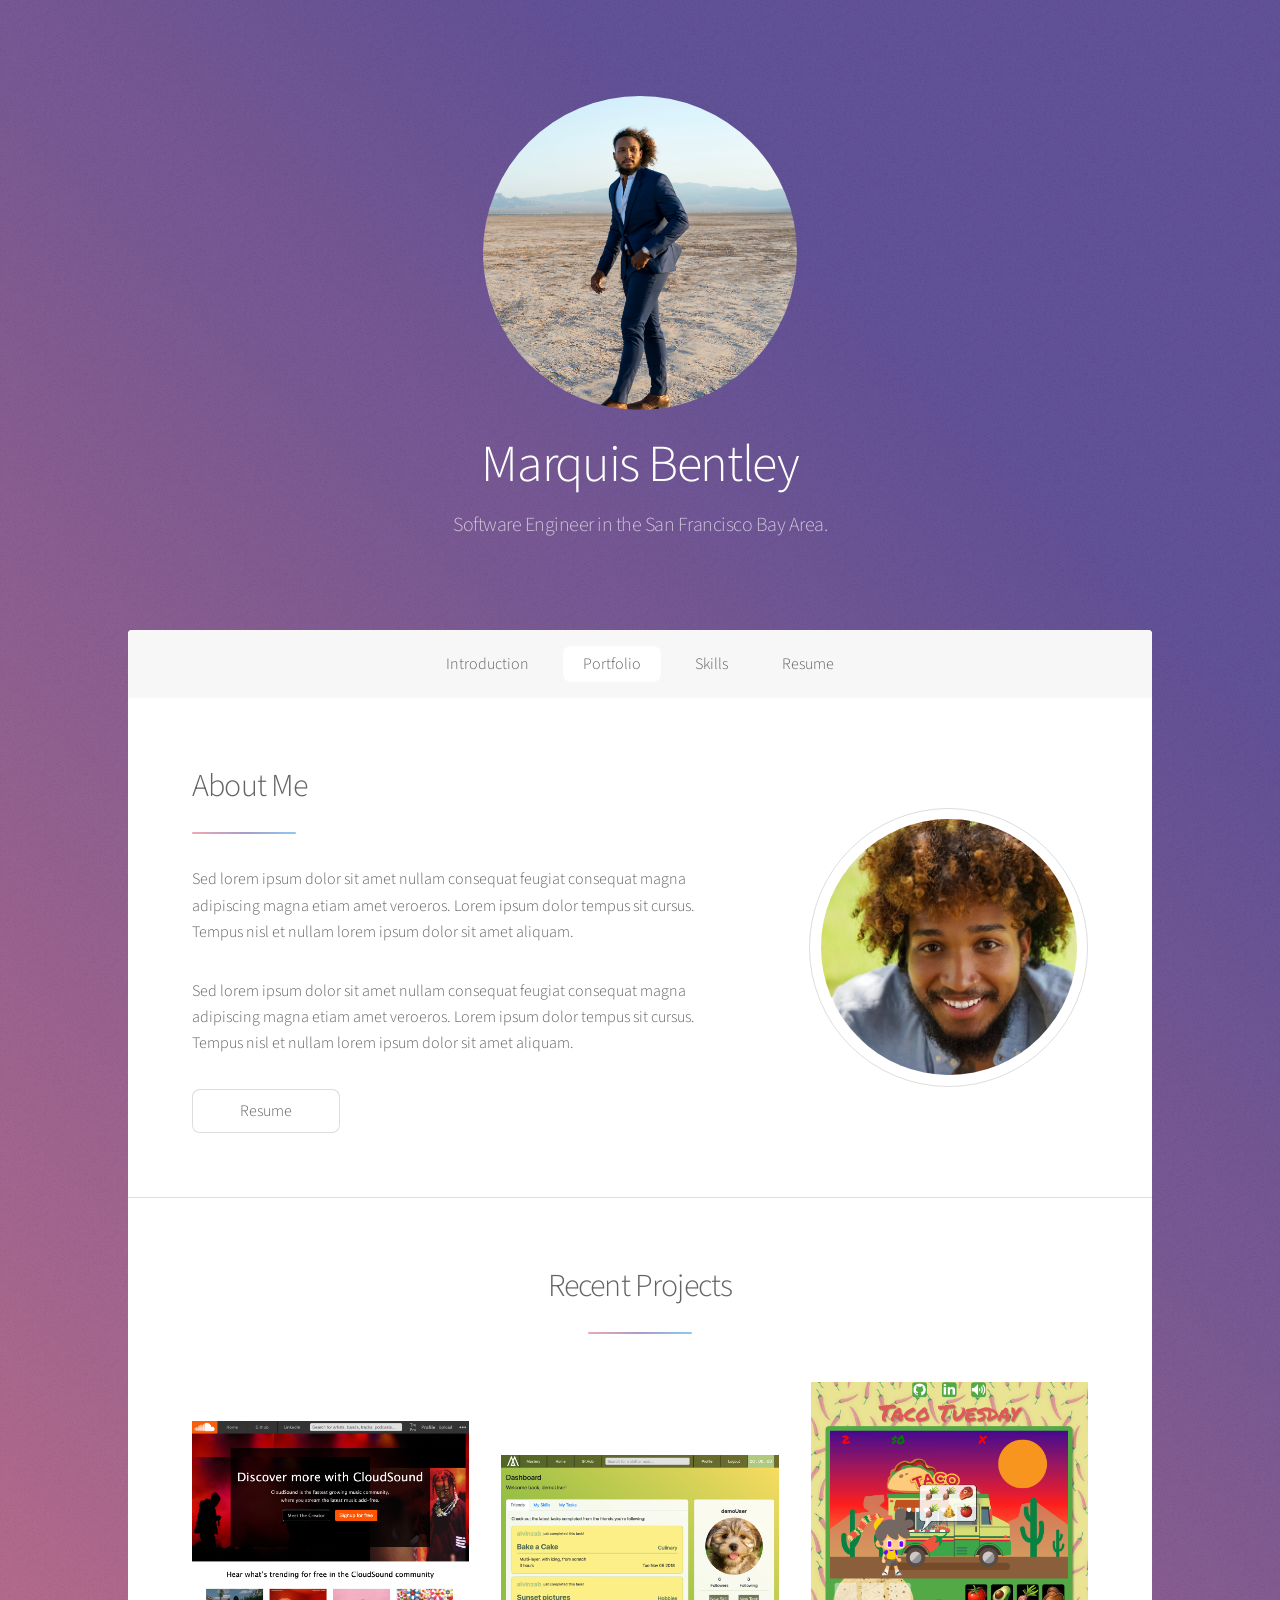
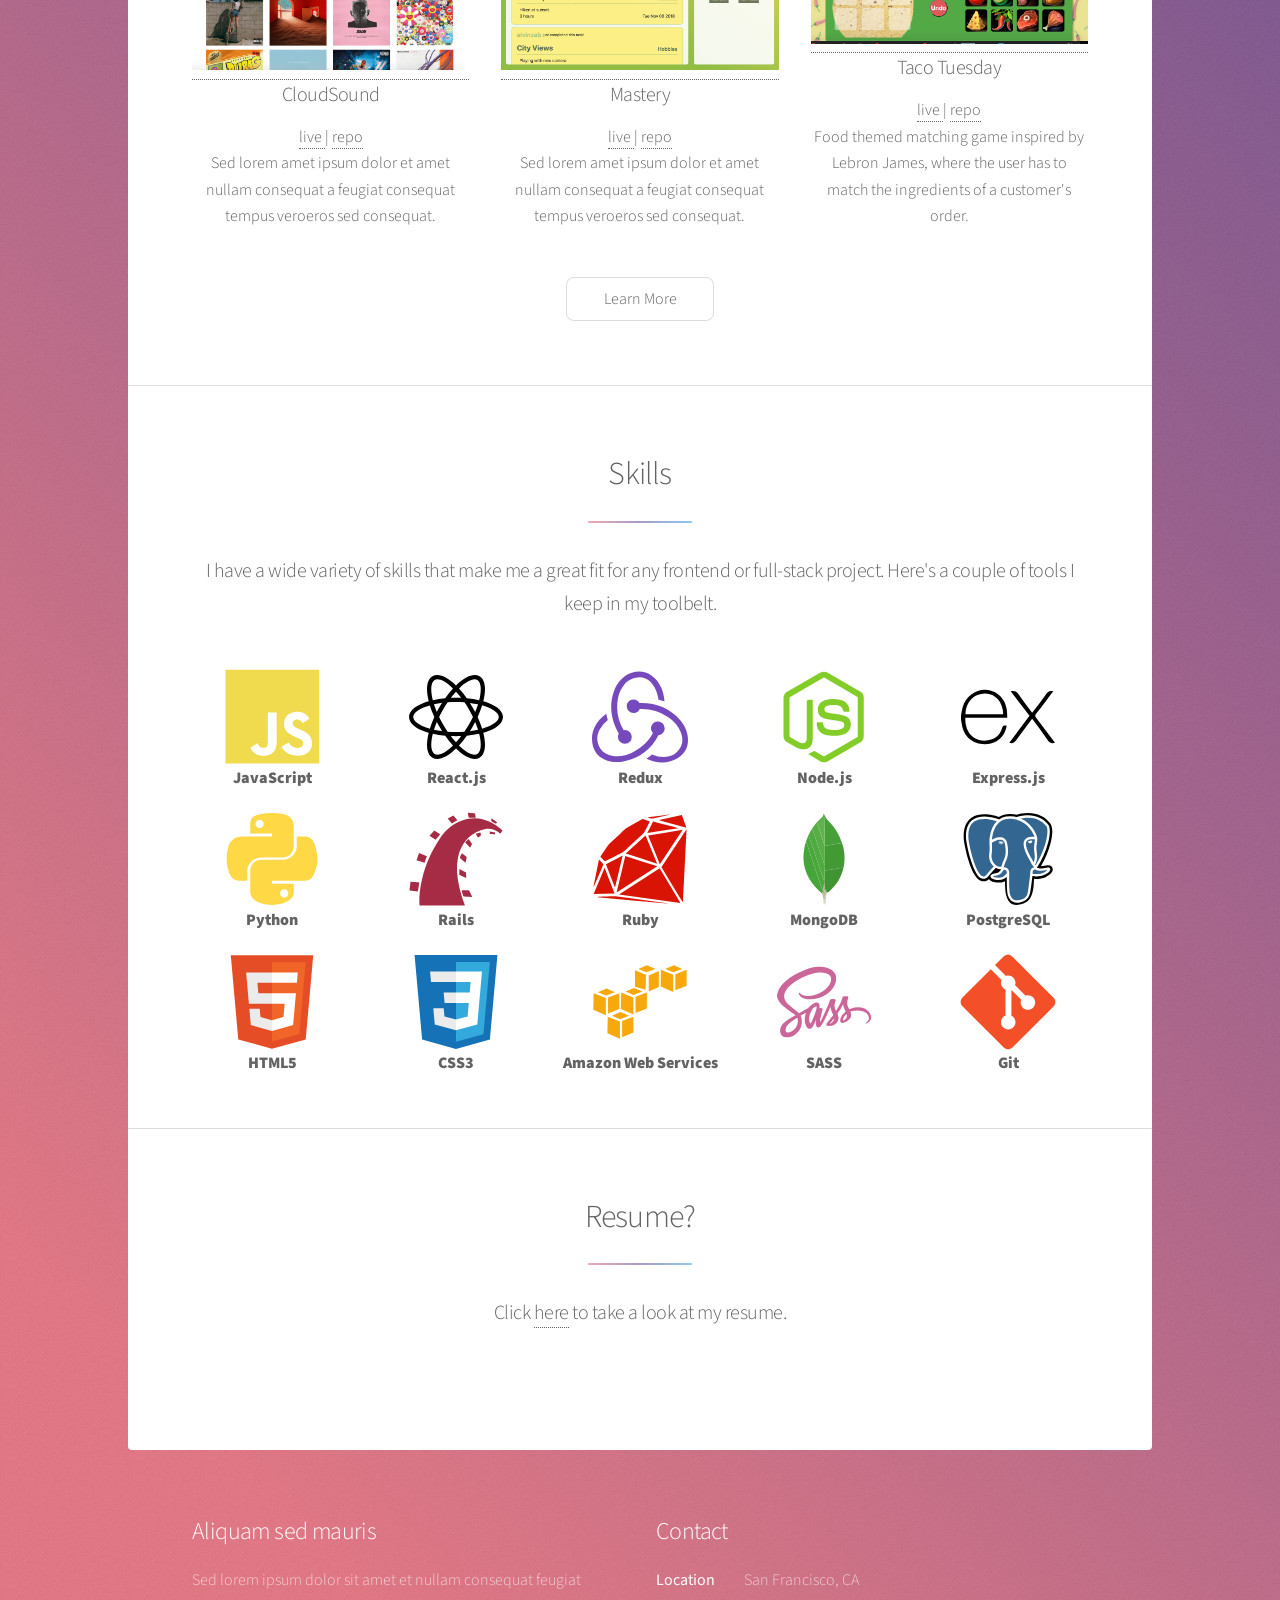
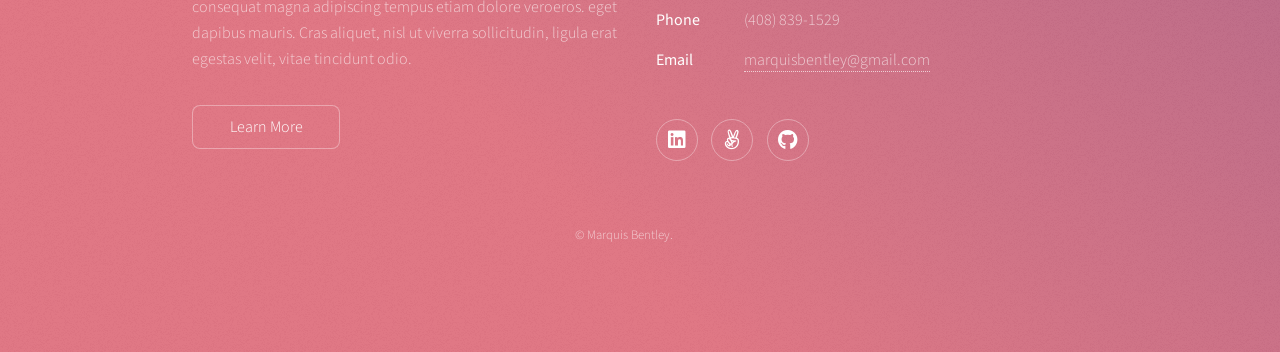
==== commit afd5bdd3: "Work on projects section" ====
--- a/index.html
+++ b/index.html
@@ -64,20 +64,47 @@
 									<h2>Recent Projects</h2>
 								</header>
 								<ul class="features">
-									<li>
-										<span class="icon solid major style1 fa-code"></span>
+									<li class="project">
+										<a target="_blank" rel="noopener noreferrer" href="https://cloud-sound.herokuapp.com/#/">
+											<img class="project-img" src="./images/cloudsound.png">
+										</a>
 										<h3>CloudSound</h3>
+										<span>
+											<a target="_blank" rel="noopener noreferrer" href="https://cloud-sound.herokuapp.com/#/">
+												live
+											</a> | <a target="_blank" rel="noopener noreferrer" href="https://github.com/codedbyq/CloudSound">
+												repo
+											</a>
+										</span>
 										<p>Sed lorem amet ipsum dolor et amet nullam consequat a feugiat consequat tempus veroeros sed consequat.</p>
 									</li>
-									<li>
-										<span class="icon major style3 fa-copy"></span>
+									<li class="project">
+										<a target="_blank" rel="noopener noreferrer" href="https://masteryapp.herokuapp.com/#/">
+											<img class="project-img" src="./images/mastery.png">
+										</a>
 										<h3>Mastery</h3>
+										<span>
+											<a target="_blank" rel="noopener noreferrer" href="https://masteryapp.herokuapp.com/#/">
+												live
+											</a> | <a target="_blank" rel="noopener noreferrer" href="https://github.com/codedbyq/Mastery">
+												repo
+											</a>
+										</span>
 										<p>Sed lorem amet ipsum dolor et amet nullam consequat a feugiat consequat tempus veroeros sed consequat.</p>
 									</li>
-									<li>
-										<span class="icon major style5 fa-gem"></span>
+									<li class="project">
+										<a target="_blank" rel="noopener noreferrer" href="https://codedbyq.github.io/TacoTuesday/">
+											<img class="project-img" src="./images/tacotuesday.png">
+										</a>
 										<h3>Taco Tuesday</h3>
-										<p>Sed lorem amet ipsum dolor et amet nullam consequat a feugiat consequat tempus veroeros sed consequat.</p>
+										<span>
+											<a target="_blank" rel="noopener noreferrer" href="https://codedbyq.github.io/TacoTuesday/">
+												 live 
+											</a>  |  <a target="_blank" rel="noopener noreferrer" href="https://github.com/codedbyq/TacoTuesday">
+												 repo 
+											</a>
+										</span>
+										<p>Food themed matching game inspired by Lebron James, where the user has to match the ingredients of a customer's order.</p>
 									</li>
 								</ul>
 								<footer class="major">
@@ -88,6 +115,7 @@
 							</section>
 
 						<!-- Skills Section -->
+						<!-- Icons from DEVICON -->
 							<section id="second" class="main special">
 								<header class="major">
 									<h2>Skills</h2>
--- a/assets/css/main.css
+++ b/assets/css/main.css
@@ -3807,4 +3807,26 @@
 
 .skill-icon {
 	width: 60%;
+}
+
+/* projects */
+.project {
+	display: flex;
+	flex-direction: column;
+	justify-content: flex-end;
+	width: 33%;
+
+}
+
+.project > a {
+	cursor: pointer;
+}
+
+.project-img {
+	width: 100%;
+	cursor: pointer;
+}
+
+.project-img:hover {
+	filter: brightness(0.7);
 }
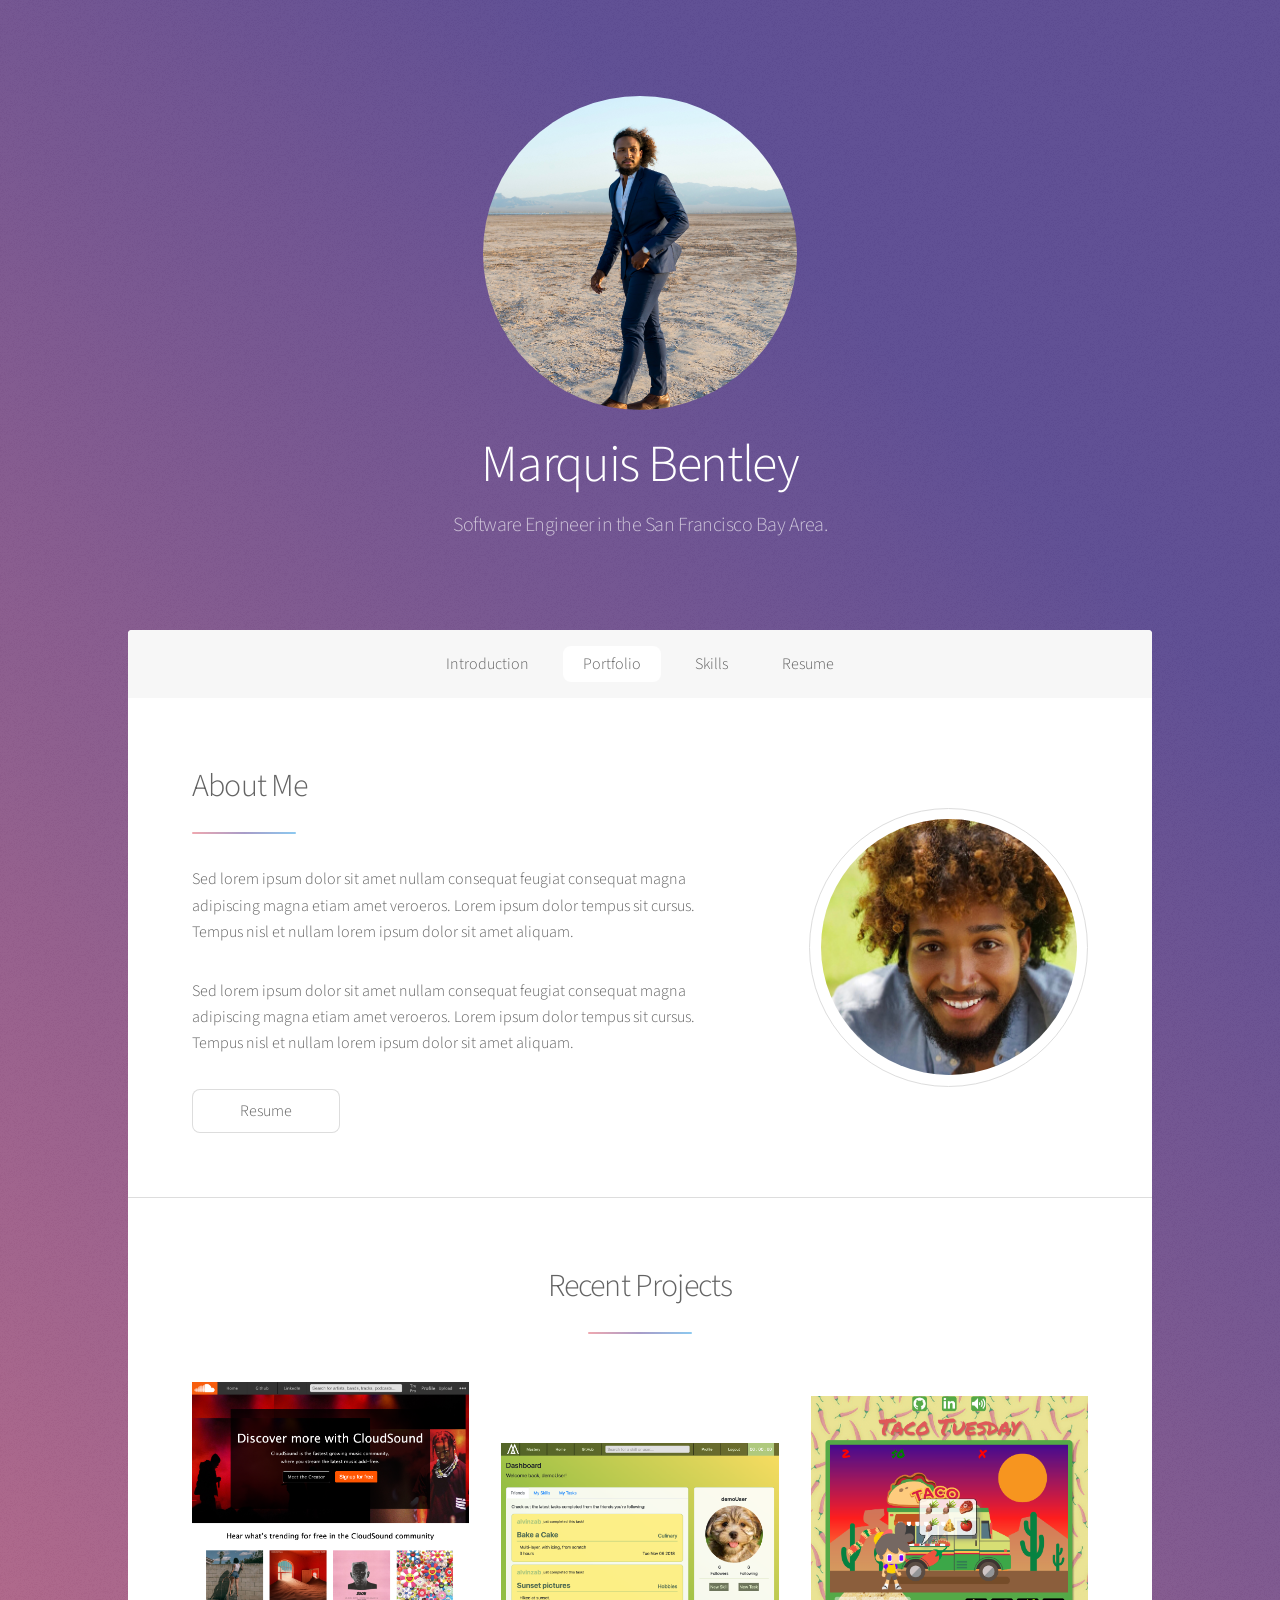
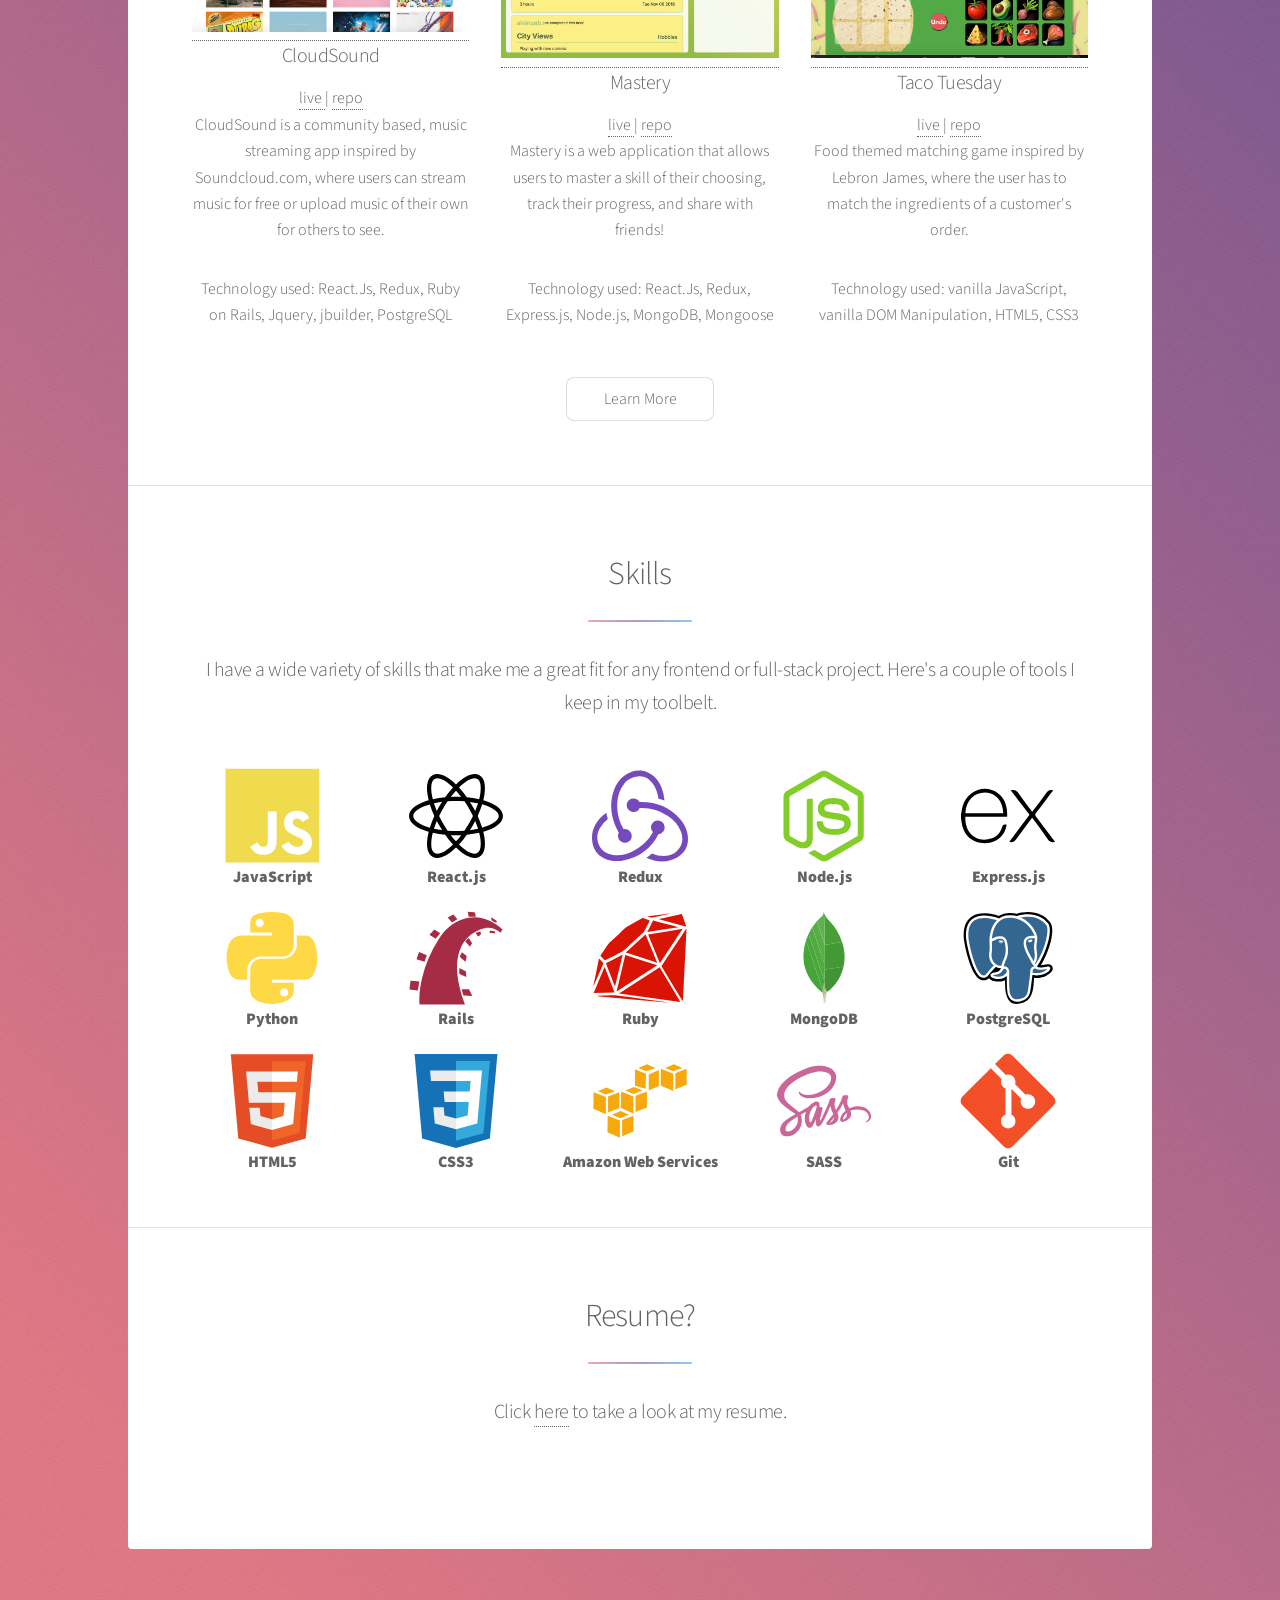
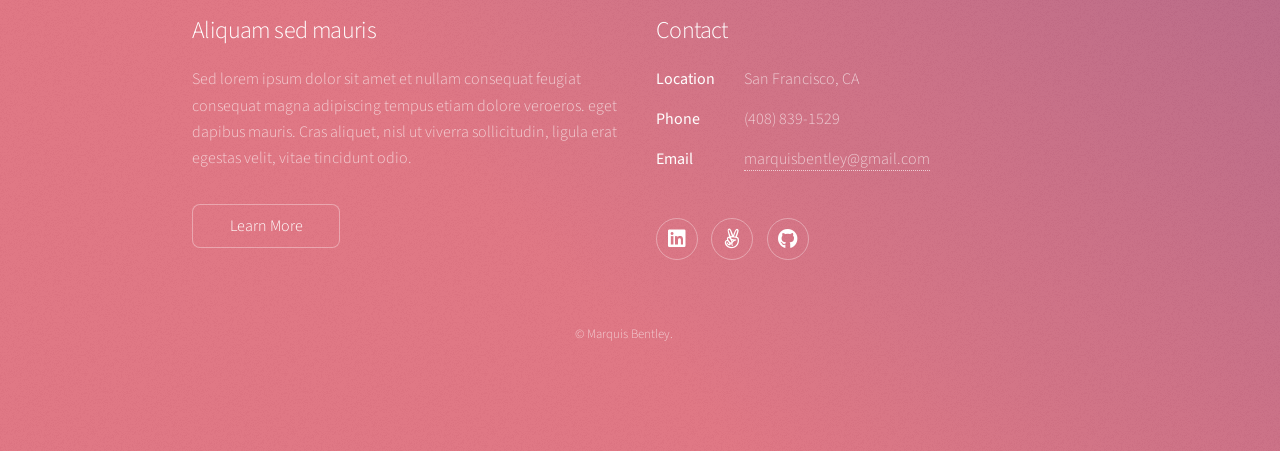
==== commit 2b65ae87: "Add descriptions and tech used to projects" ====
--- a/index.html
+++ b/index.html
@@ -76,7 +76,9 @@
 												repo
 											</a>
 										</span>
-										<p>Sed lorem amet ipsum dolor et amet nullam consequat a feugiat consequat tempus veroeros sed consequat.</p>
+										<p>CloudSound is a community based, music streaming app inspired by Soundcloud.com, where users can stream music for free
+										or upload music of their own for others to see.</p>
+										<p>Technology used: React.Js, Redux, Ruby on Rails, Jquery, jbuilder, PostgreSQL</p>
 									</li>
 									<li class="project">
 										<a target="_blank" rel="noopener noreferrer" href="https://masteryapp.herokuapp.com/#/">
@@ -90,7 +92,9 @@
 												repo
 											</a>
 										</span>
-										<p>Sed lorem amet ipsum dolor et amet nullam consequat a feugiat consequat tempus veroeros sed consequat.</p>
+										<p>Mastery is a web application that allows users to master a skill of their choosing, track their progress, and
+										share with friends!</p>
+										<p>Technology used: React.Js, Redux, Express.js, Node.js, MongoDB, Mongoose</p>
 									</li>
 									<li class="project">
 										<a target="_blank" rel="noopener noreferrer" href="https://codedbyq.github.io/TacoTuesday/">
@@ -105,6 +109,7 @@
 											</a>
 										</span>
 										<p>Food themed matching game inspired by Lebron James, where the user has to match the ingredients of a customer's order.</p>
+										<p>Technology used: vanilla JavaScript, vanilla DOM Manipulation, HTML5, CSS3</p>
 									</li>
 								</ul>
 								<footer class="major">
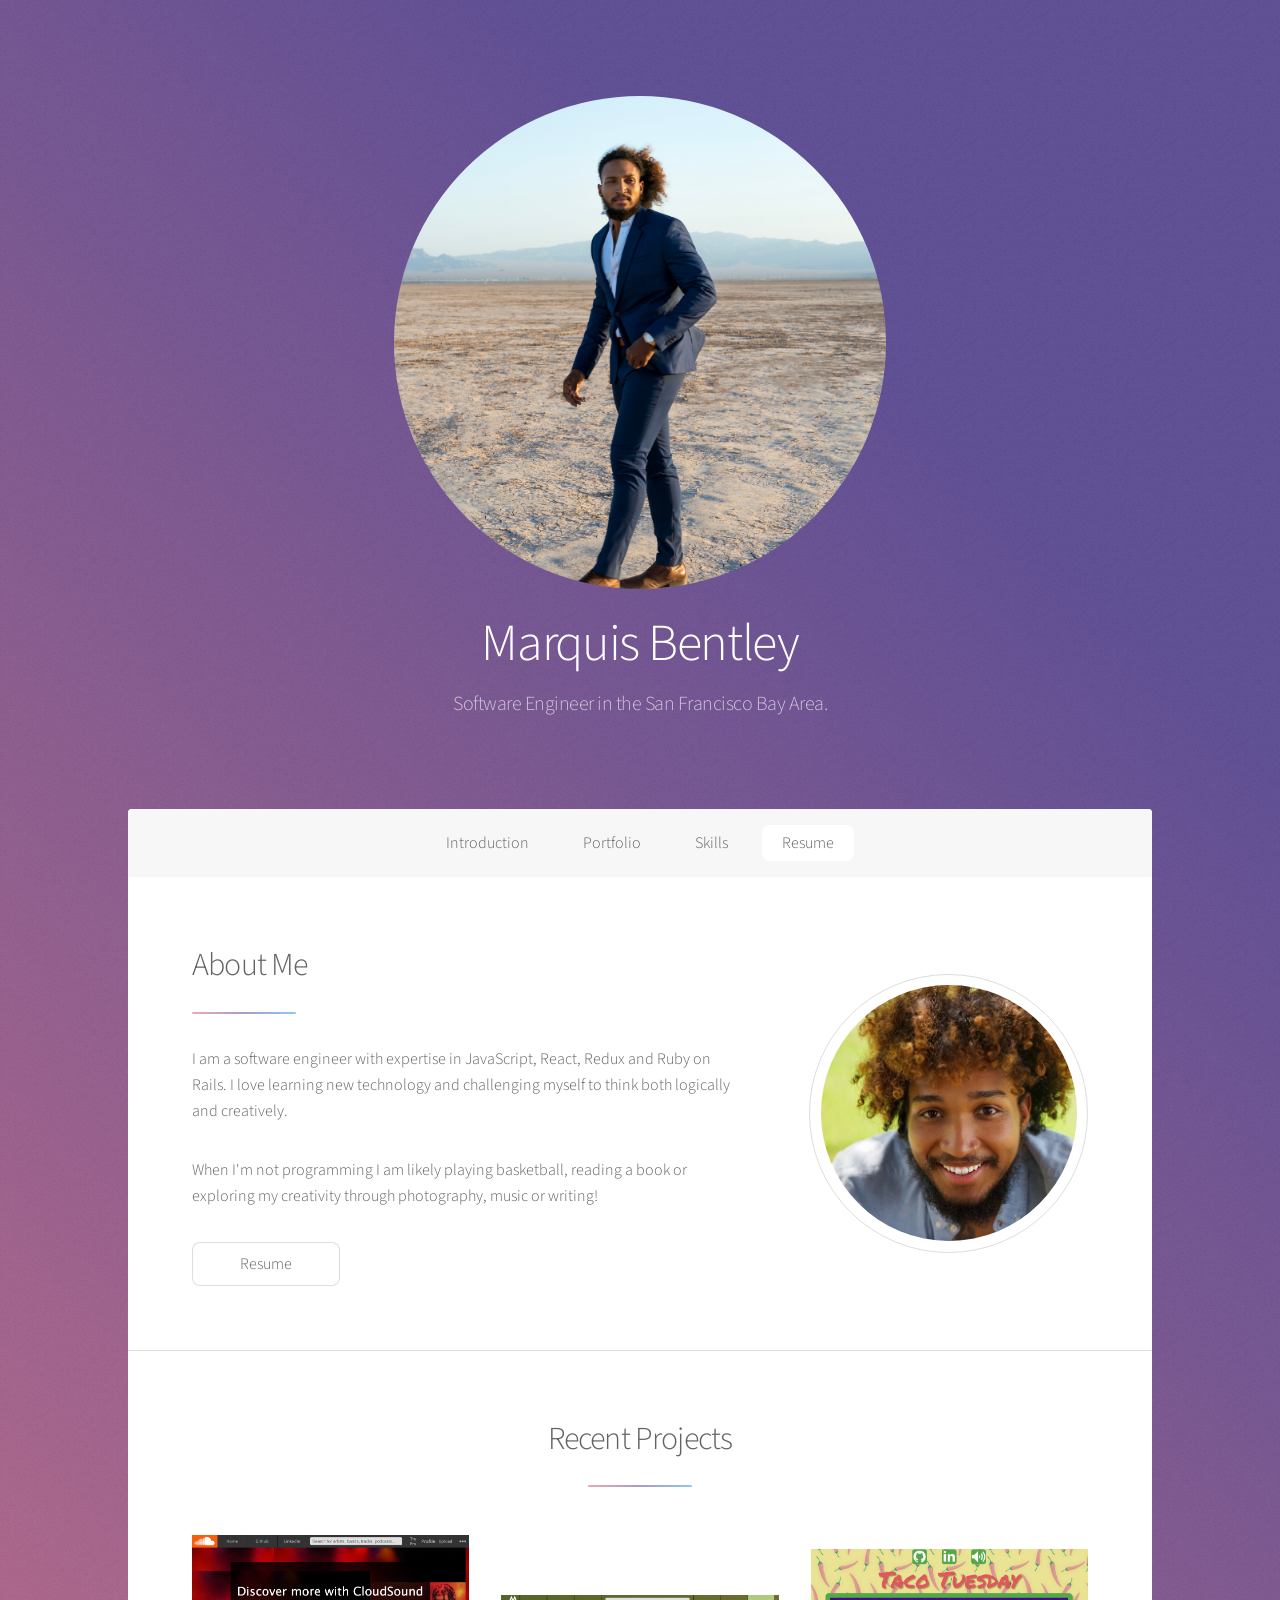
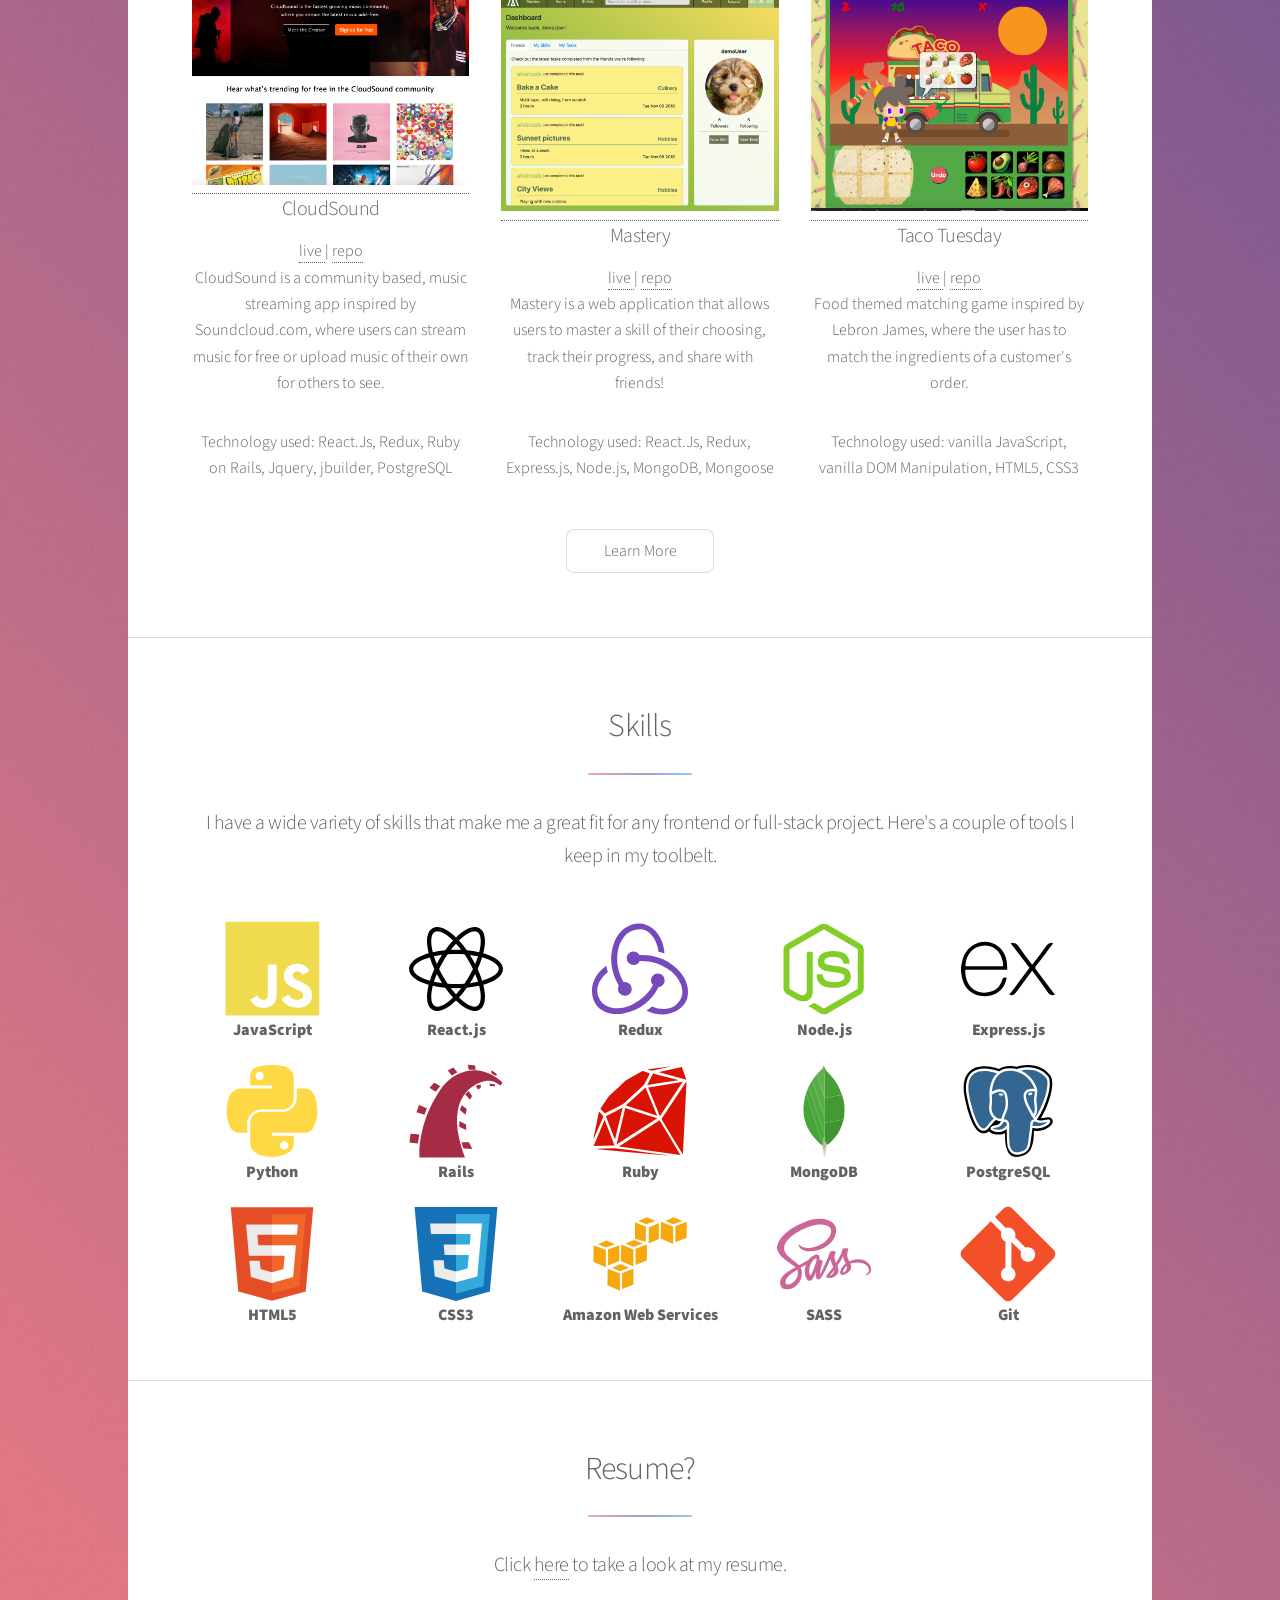
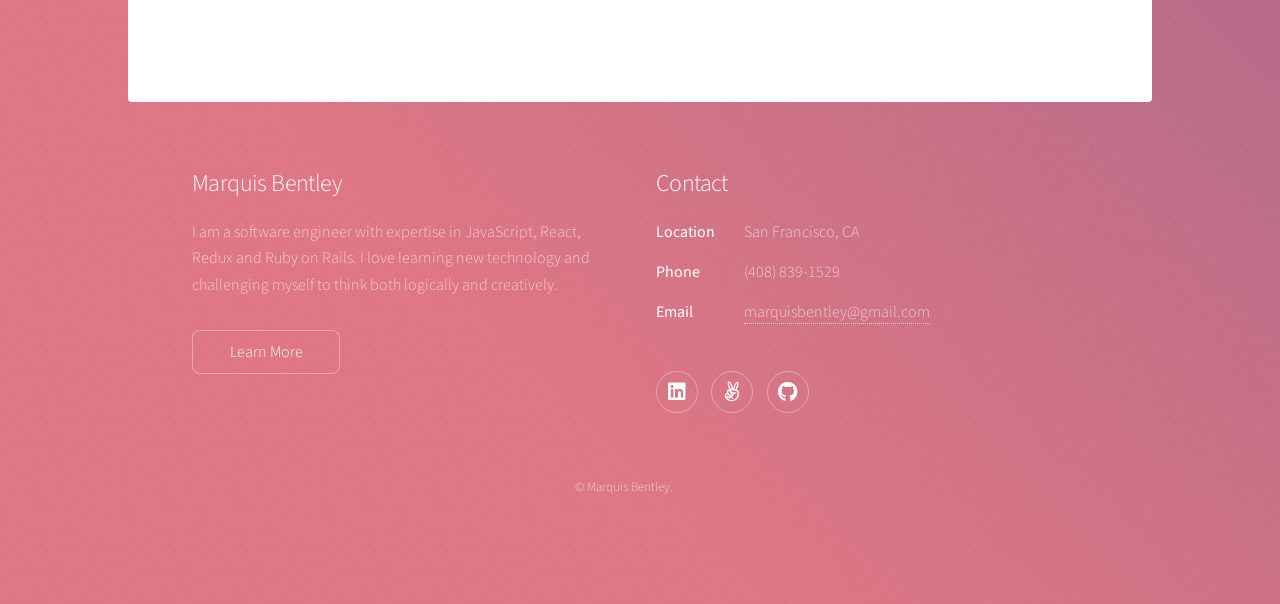
==== commit 16a10de0: "Add about me" ====
--- a/index.html
+++ b/index.html
@@ -44,12 +44,10 @@
 										<header class="major">
 											<h2>About Me</h2>
 										</header>
-										<p>Sed lorem ipsum dolor sit amet nullam consequat feugiat consequat magna
-										adipiscing magna etiam amet veroeros. Lorem ipsum dolor tempus sit cursus.
-										Tempus nisl et nullam lorem ipsum dolor sit amet aliquam.</p>
-										<p>Sed lorem ipsum dolor sit amet nullam consequat feugiat consequat magna
-										adipiscing magna etiam amet veroeros. Lorem ipsum dolor tempus sit cursus.
-										Tempus nisl et nullam lorem ipsum dolor sit amet aliquam.</p>
+										<p>I am a software engineer with expertise in JavaScript, React, Redux and Ruby on Rails. I love learning new technology
+										and challenging myself to think both logically and creatively.</p>
+										<p>When I'm not programming I am likely playing basketball, reading a book or exploring my creativity through photography,
+										music or writing!</p>
 										<ul class="actions">
 											<li><a href="Marquis Bentley Resume.pdf" class="button">Resume</a></li>
 										</ul>
@@ -344,10 +342,11 @@
 				<!-- Footer -->
 					<footer id="footer">
 						<section>
-							<h2>Aliquam sed mauris</h2>
-							<p>Sed lorem ipsum dolor sit amet et nullam consequat feugiat consequat magna adipiscing tempus etiam dolore veroeros. eget dapibus mauris. Cras aliquet, nisl ut viverra sollicitudin, ligula erat egestas velit, vitae tincidunt odio.</p>
+							<h2>Marquis Bentley</h2>
+							<p>I am a software engineer with expertise in JavaScript, React, Redux and Ruby on Rails. I love learning new technology
+							and challenging myself to think both logically and creatively.</p>
 							<ul class="actions">
-								<li><a href="generic.html" class="button">Learn More</a></li>
+								<li><a href="#intro" class="button">Learn More</a></li>
 							</ul>
 						</section>
 						<section>
--- a/assets/css/main.css
+++ b/assets/css/main.css
@@ -3121,7 +3121,7 @@
 				#header.alt .logo img {
 					display: block;
 					margin: 0 auto;
-					max-width: 35%;
+					max-width: 55%;
 					border-radius: 1000px;
 				}
 
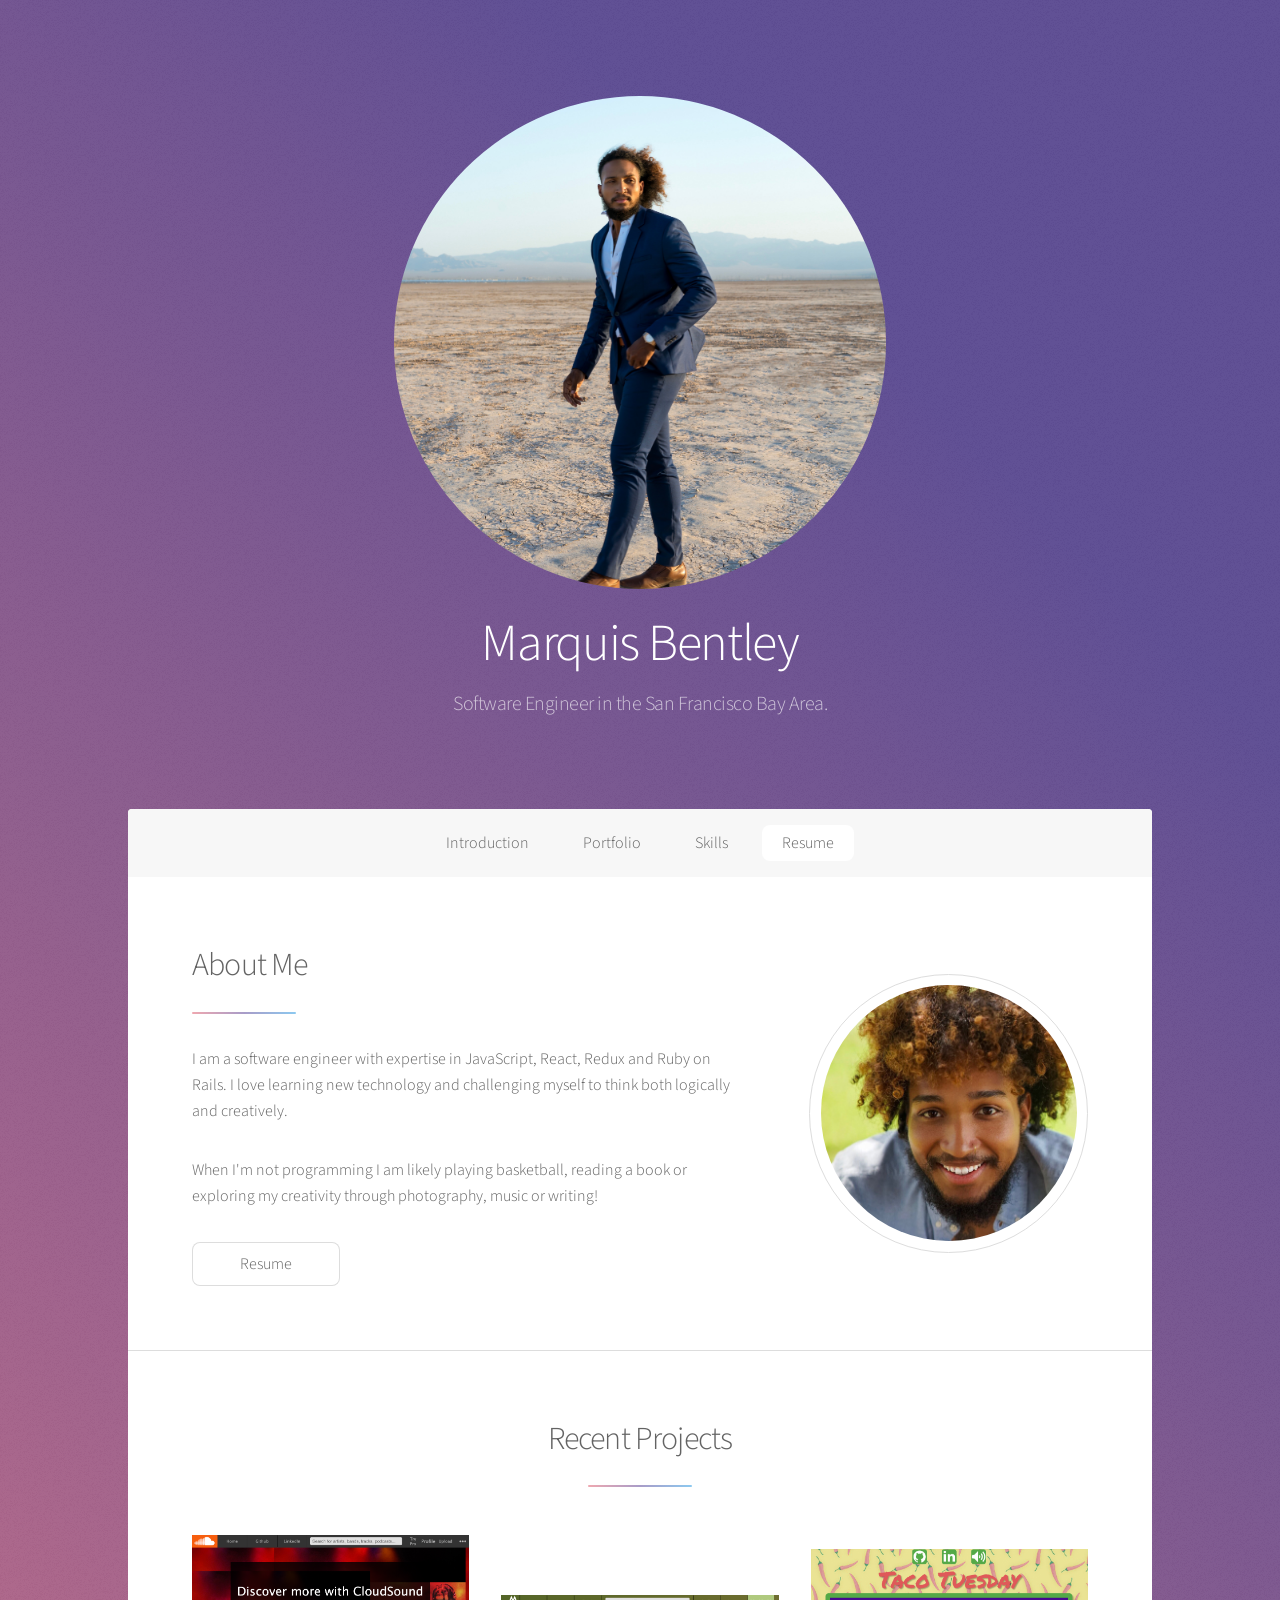
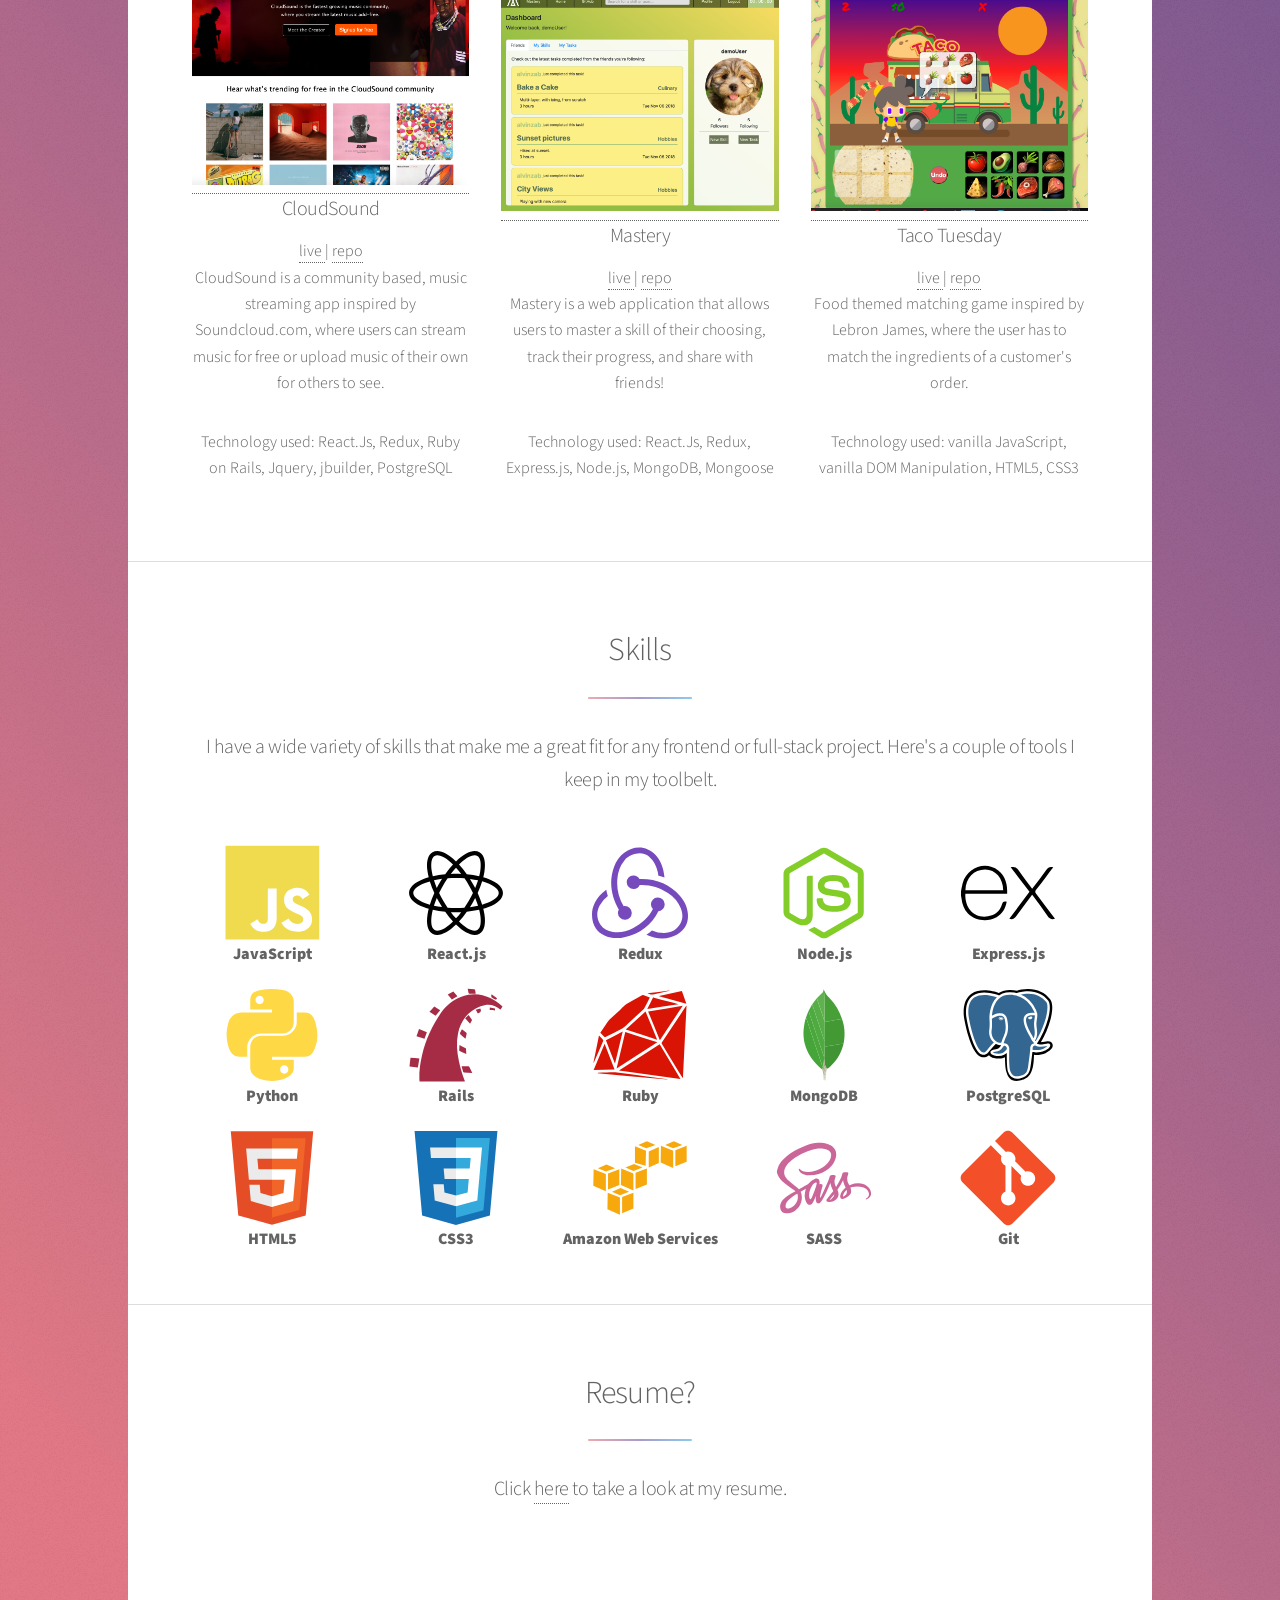
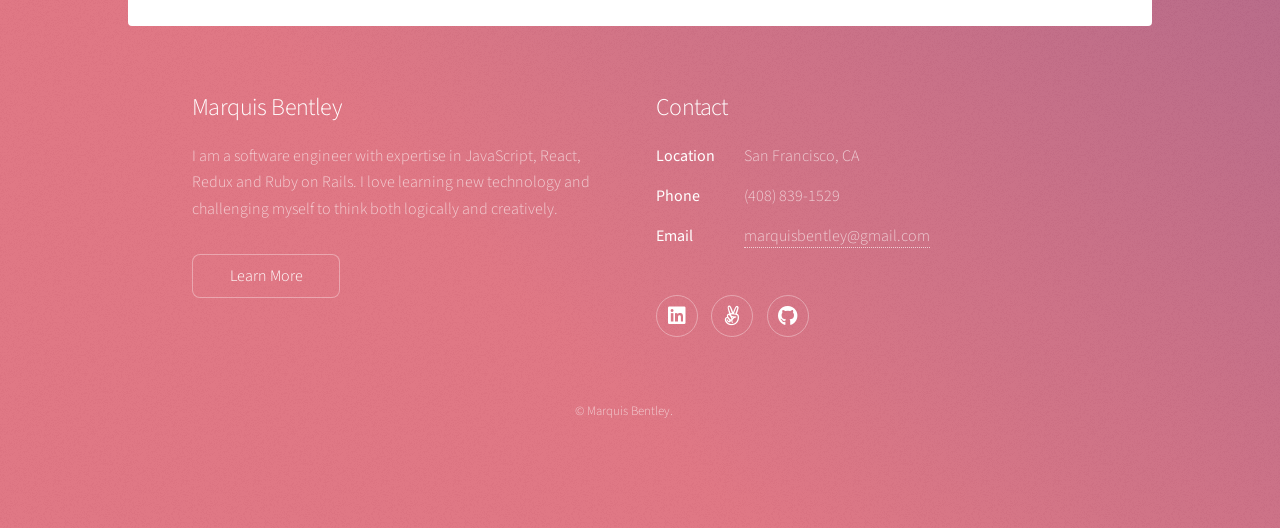
==== commit 0feb55a8: "Remove unused button" ====
--- a/index.html
+++ b/index.html
@@ -110,11 +110,11 @@
 										<p>Technology used: vanilla JavaScript, vanilla DOM Manipulation, HTML5, CSS3</p>
 									</li>
 								</ul>
-								<footer class="major">
+								<!-- <footer class="major">
 									<ul class="actions special">
 										<li><a href="generic.html" class="button">Learn More</a></li>
 									</ul>
-								</footer>
+								</footer> -->
 							</section>
 
 						<!-- Skills Section -->
--- a/assets/css/main.css
+++ b/assets/css/main.css
@@ -3818,7 +3818,7 @@
 
 }
 
-.project > a {
+a {
 	cursor: pointer;
 }
 
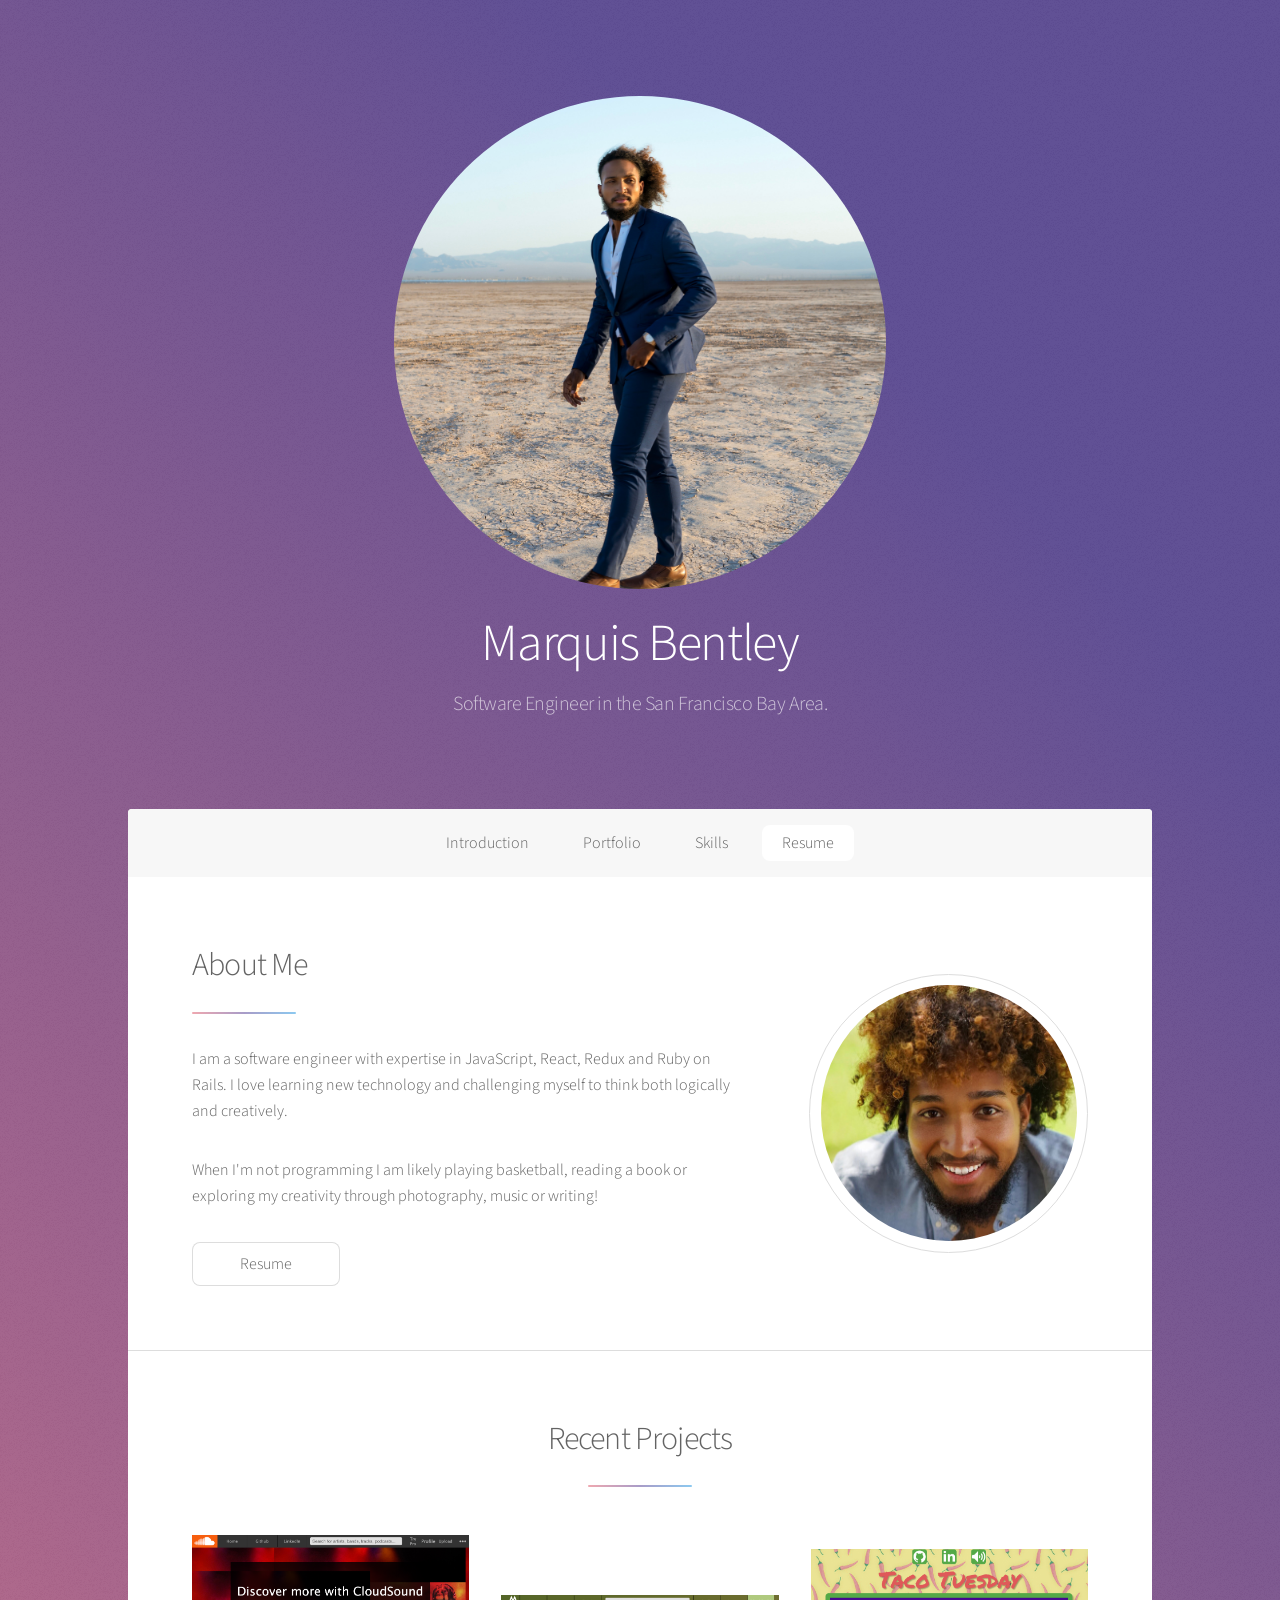
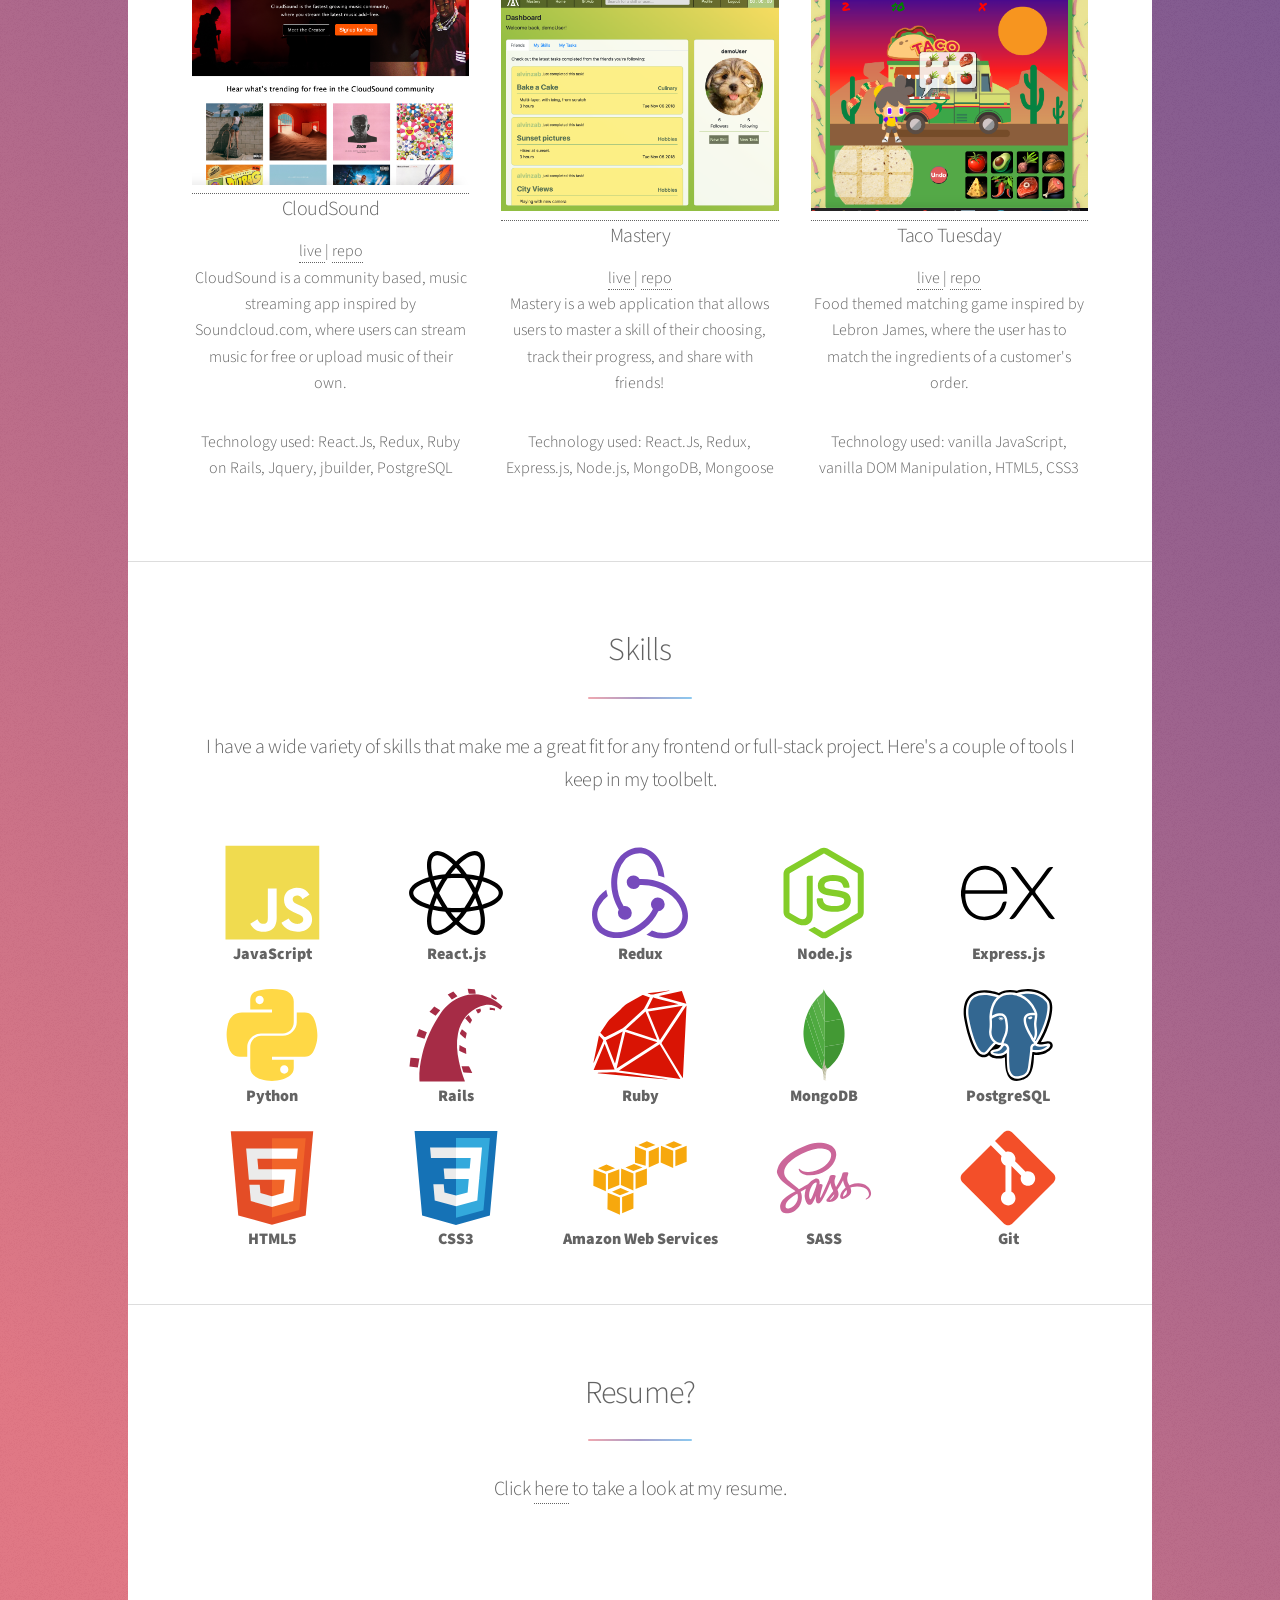
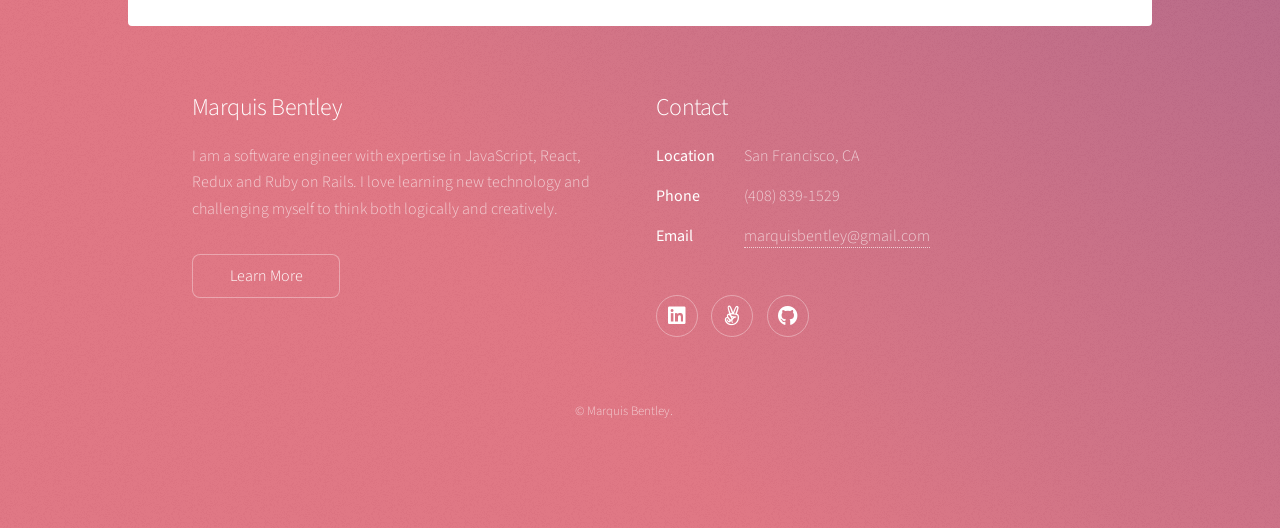
==== commit 8bbc4387: "Shorten the description for the CloudSound project" ====
--- a/index.html
+++ b/index.html
@@ -75,7 +75,7 @@
 											</a>
 										</span>
 										<p>CloudSound is a community based, music streaming app inspired by Soundcloud.com, where users can stream music for free
-										or upload music of their own for others to see.</p>
+										or upload music of their own.</p>
 										<p>Technology used: React.Js, Redux, Ruby on Rails, Jquery, jbuilder, PostgreSQL</p>
 									</li>
 									<li class="project">
